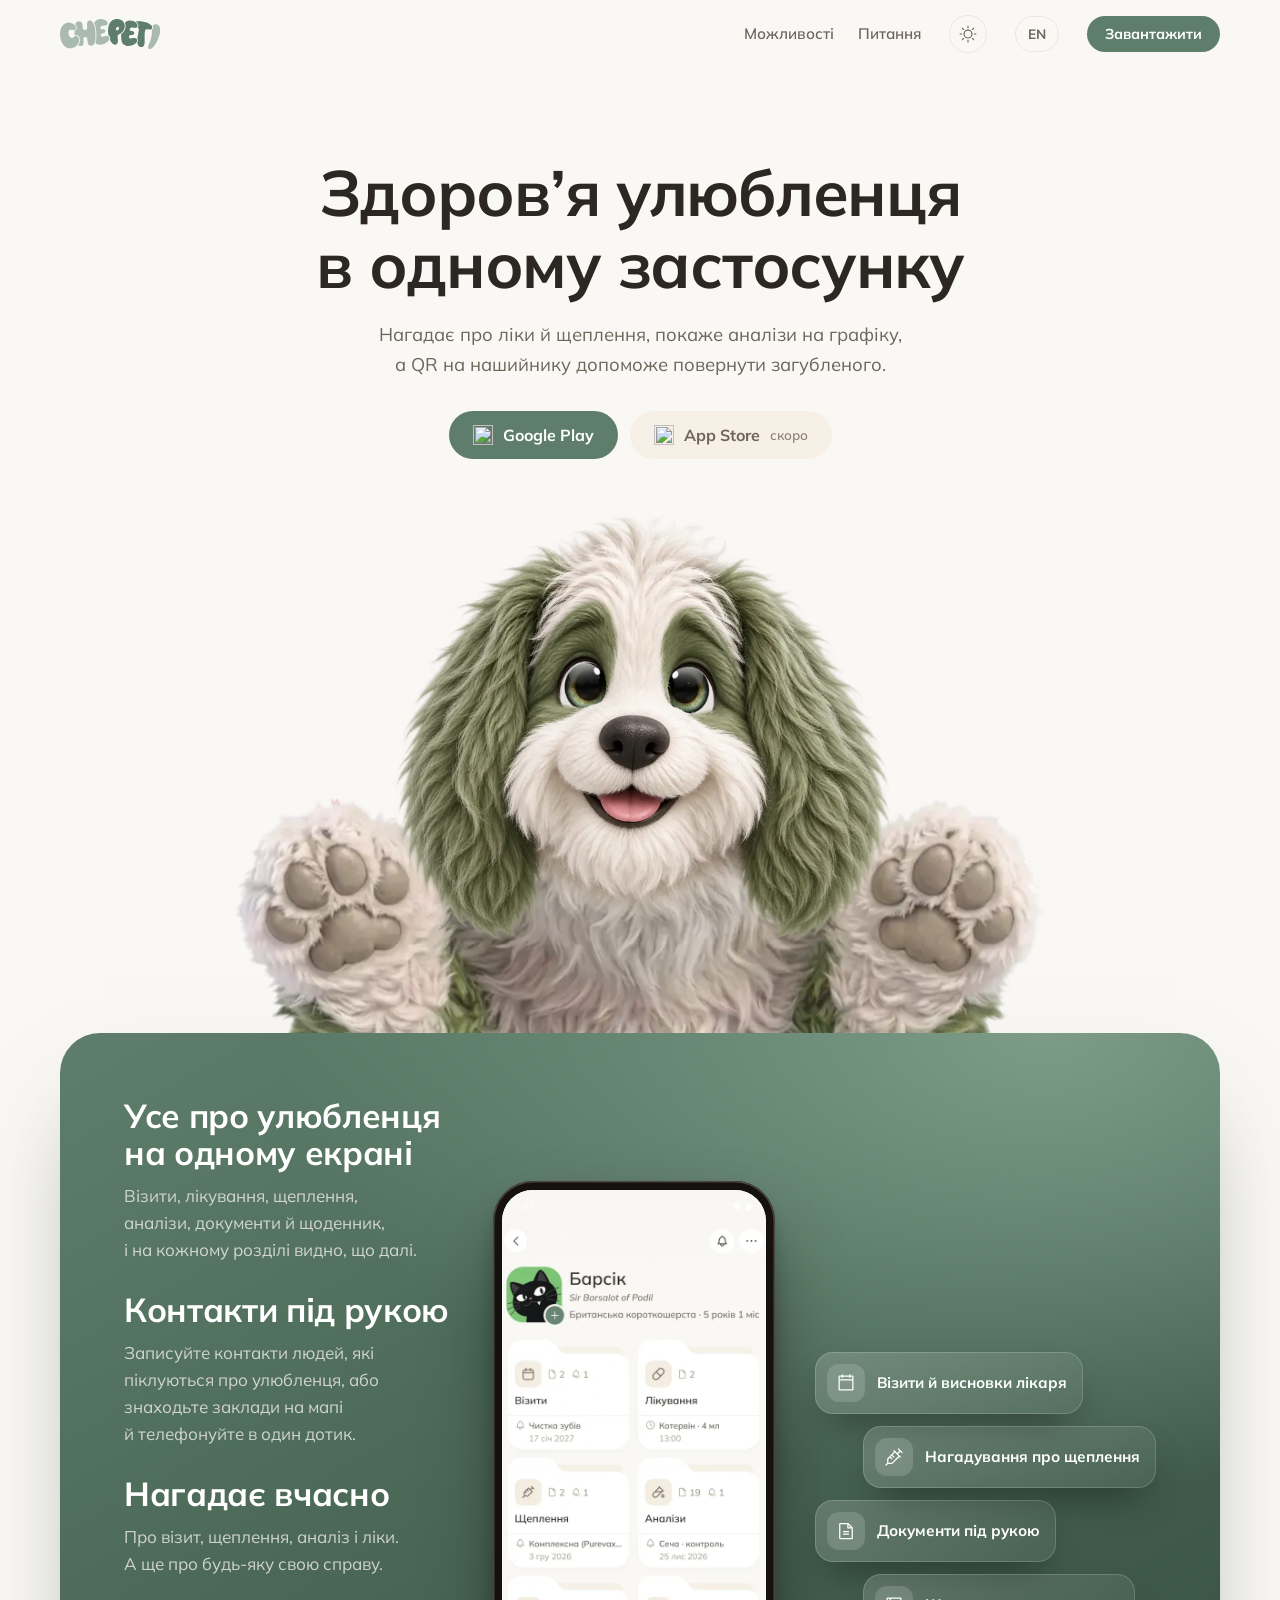
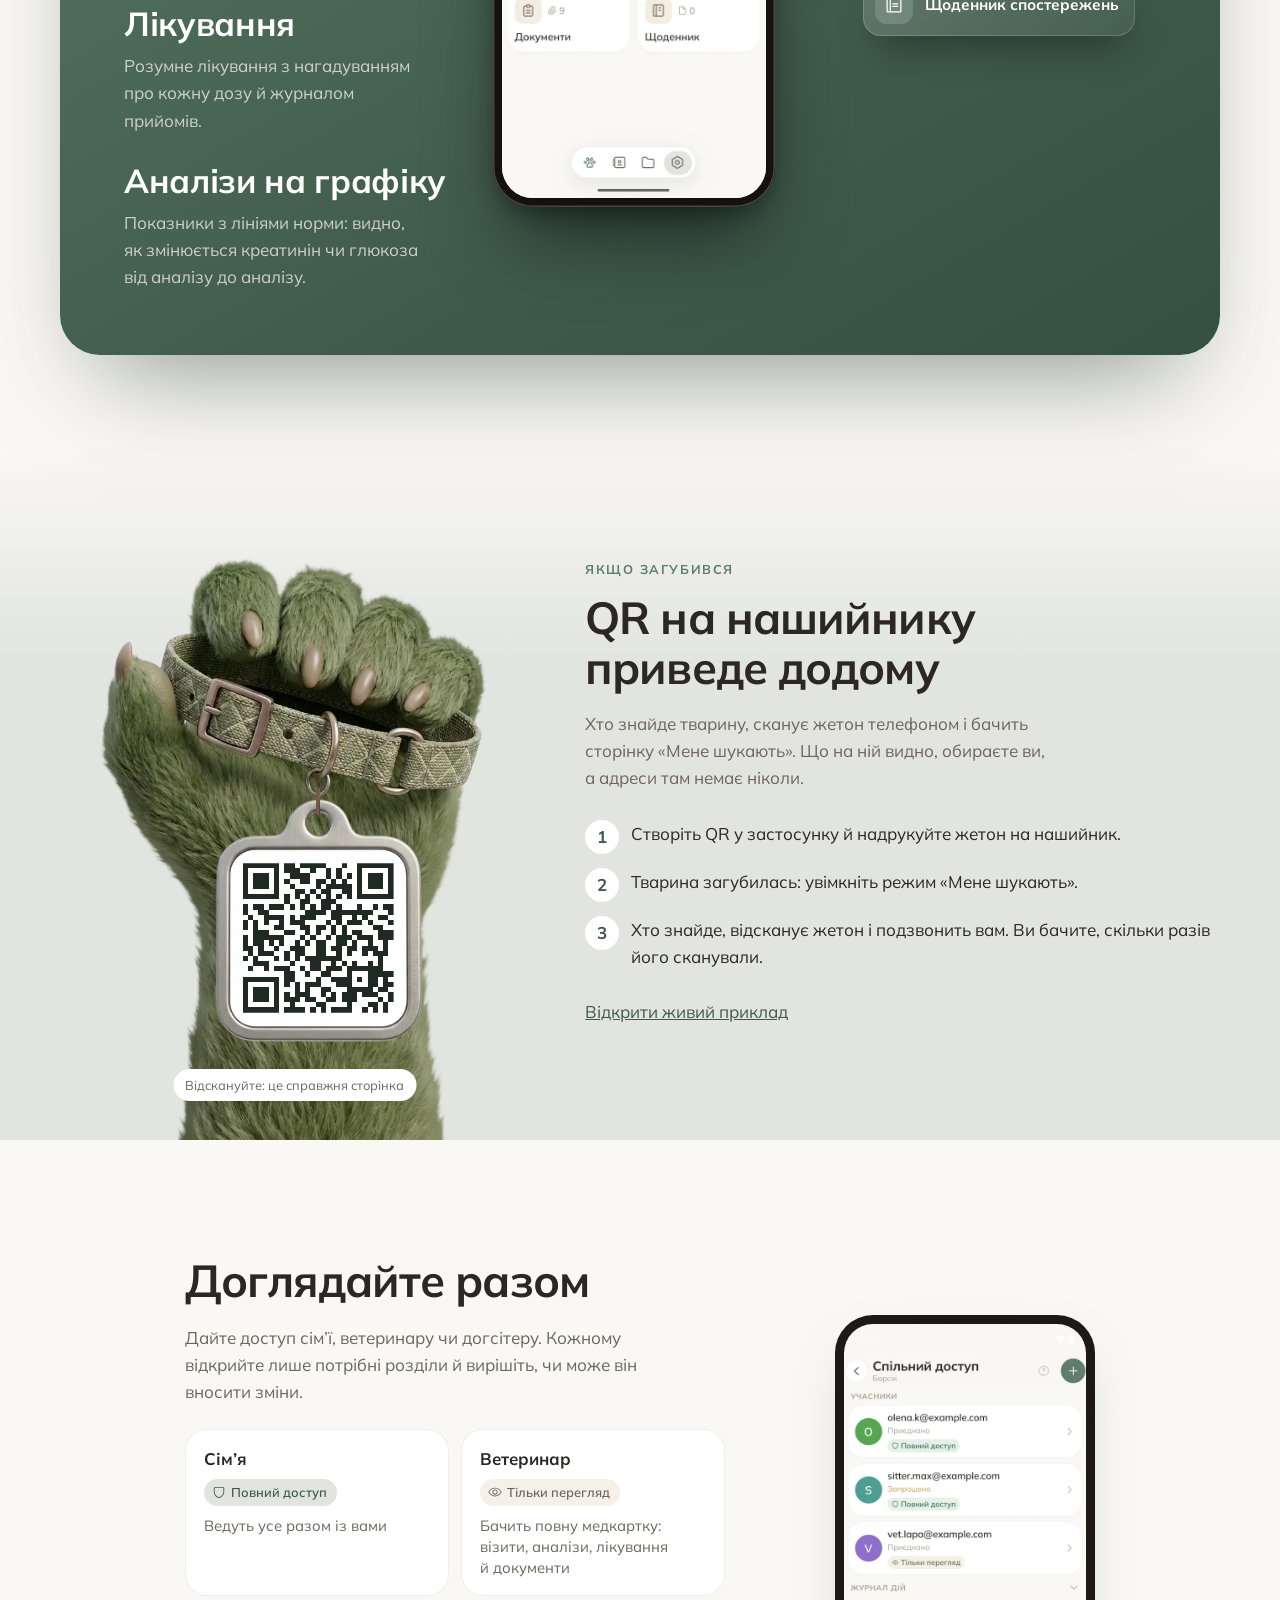
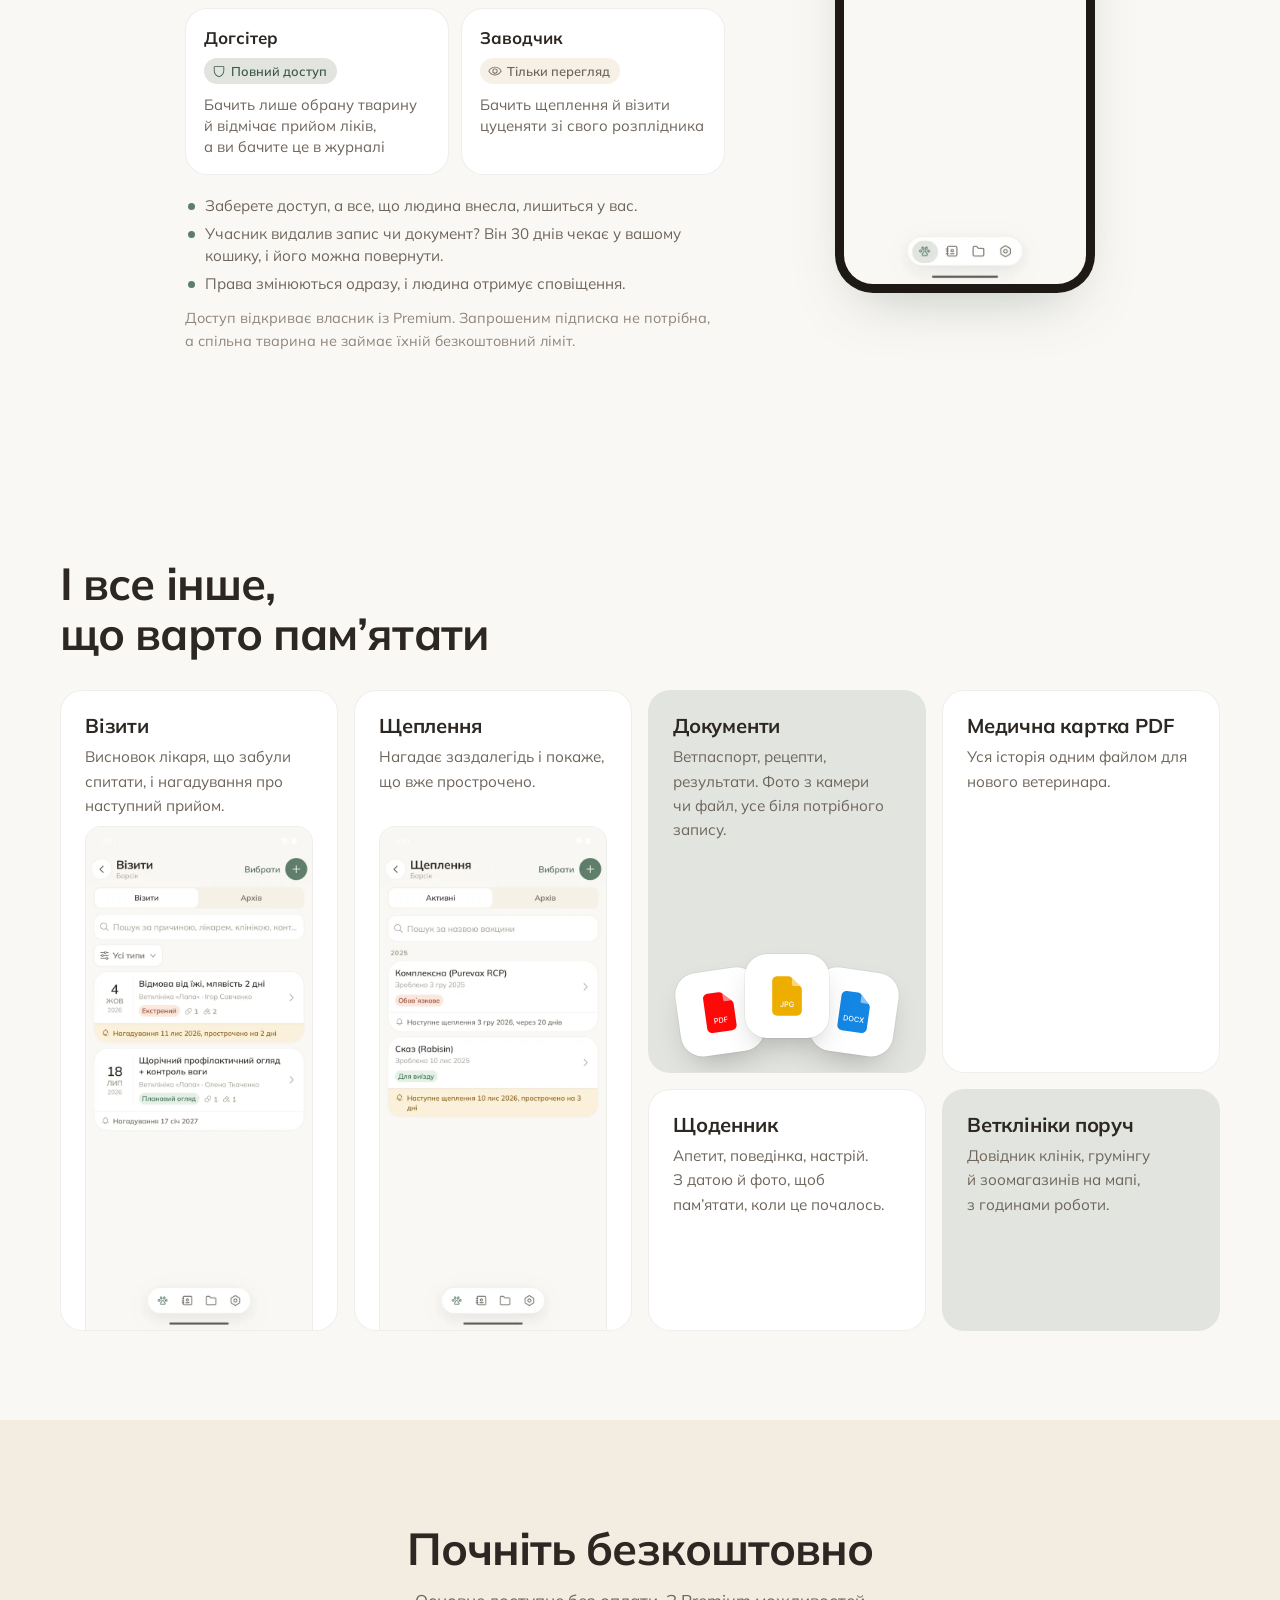
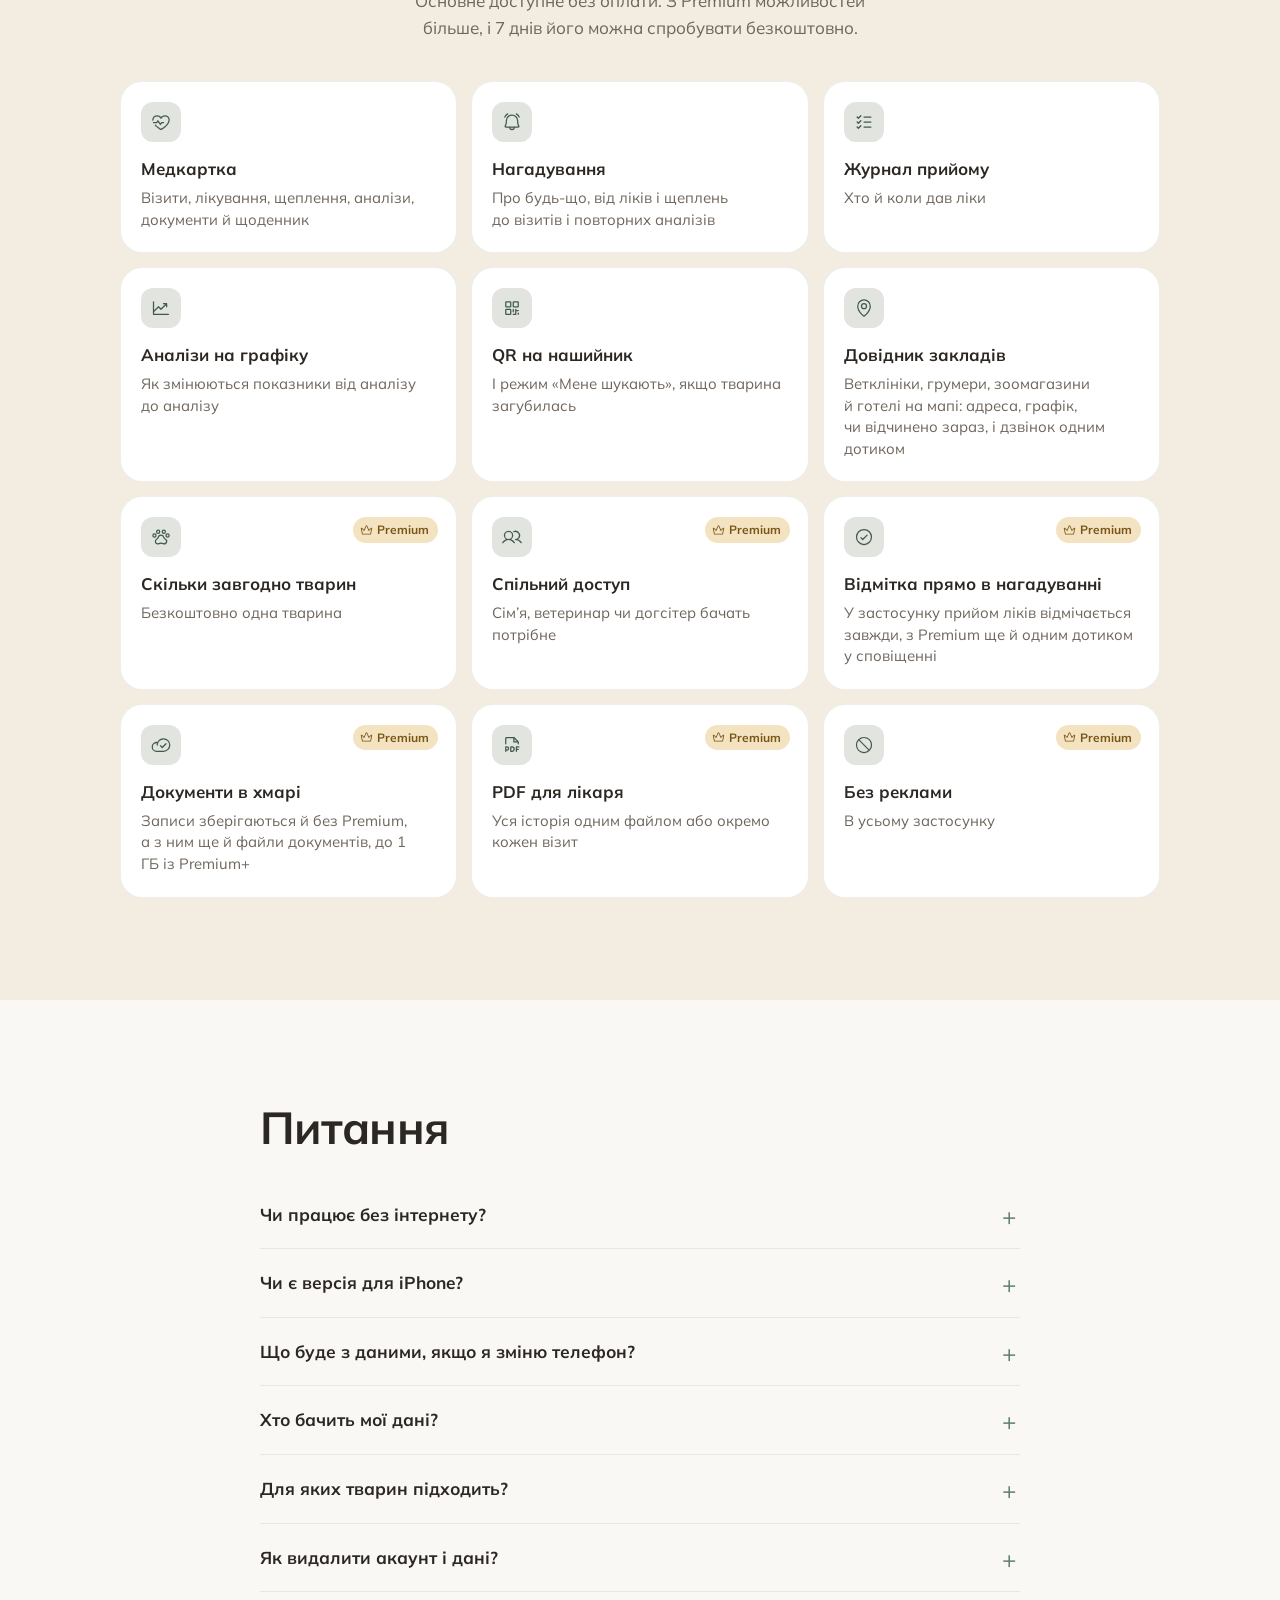
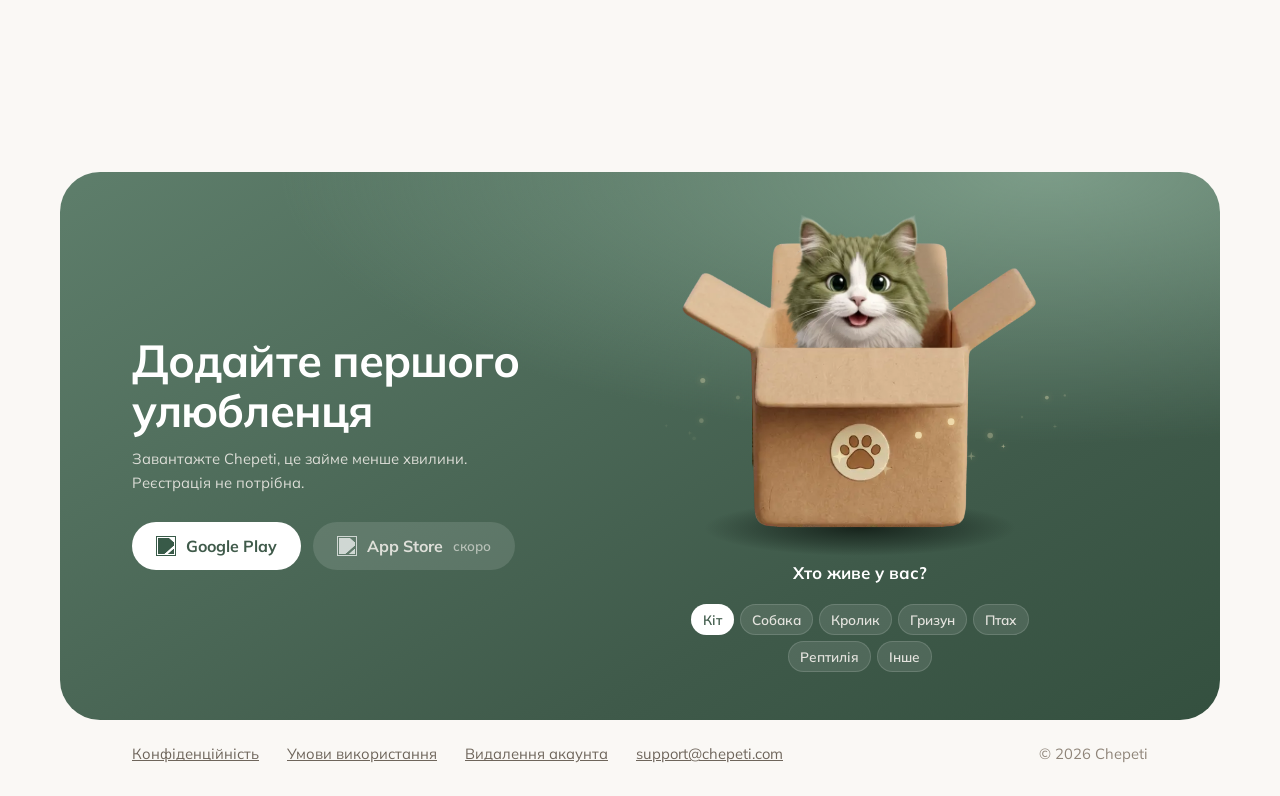
==== index.html @ 8994b9f1 "Лендінг: коробка — тінь на підлозі, рухається в такт хитанню Co-Authored-By: Claude Opus 5.5 <norepl" ====
<!DOCTYPE html>
<html lang="uk">
<head>
<meta charset="utf-8">
<meta name="viewport" content="width=device-width, initial-scale=1">
<title>Chepeti: щеплення, ліки й аналізи улюбленця в одному застосунку</title>
<meta name="description" content="Нагадування про ліки й щеплення, аналізи на графіку, документи, спільний доступ для сім’ї і QR на нашийник, щоб знайти загубленого улюбленця.">
<link rel="canonical" href="https://chepeti.com/">
<link rel="alternate" hreflang="uk" href="https://chepeti.com/">
<link rel="alternate" hreflang="en" href="https://chepeti.com/en/">
<link rel="alternate" hreflang="x-default" href="https://chepeti.com/en/">
<meta name="theme-color" content="#FAF8F5" media="(prefers-color-scheme: light)">
<meta name="theme-color" content="#19120E" media="(prefers-color-scheme: dark)">
<meta property="og:type" content="website">
<meta property="og:title" content="Chepeti: щеплення, ліки й аналізи улюбленця в одному застосунку">
<meta property="og:description" content="Нагадування про ліки й щеплення, аналізи на графіку, документи, спільний доступ для сім’ї і QR на нашийник, щоб знайти загубленого улюбленця.">
<meta property="og:url" content="https://chepeti.com/">
<meta property="og:image" content="https://chepeti.com/assets/og-uk.png">
<meta property="og:image:width" content="1200">
<meta property="og:image:height" content="630">
<meta name="twitter:card" content="summary_large_image">
<meta property="og:locale" content="uk_UA">
<link rel="icon" href="/assets/favicon.png">
<link rel="preload" href="/assets/fonts/Mulish_700Bold.ttf" as="font" type="font/ttf" crossorigin>
<link rel="stylesheet" href="/assets/landing.css?v=44ab7dd6">
<script>document.documentElement.classList.add('js');try{var th=localStorage.getItem('theme');if(th)document.documentElement.dataset.theme=th}catch(e){}</script>
<script src="https://cdnjs.cloudflare.com/ajax/libs/gsap/3.12.5/gsap.min.js" defer></script>
<script src="https://cdnjs.cloudflare.com/ajax/libs/gsap/3.12.5/ScrollTrigger.min.js" defer></script>
<script type="application/ld+json">{"@context": "https://schema.org", "@type": "MobileApplication", "name": "Chepeti", "operatingSystem": "Android", "applicationCategory": "LifestyleApplication", "inLanguage": ["uk", "en"], "description": "Нагадування про ліки й щеплення, аналізи на графіку, документи, спільний доступ для сім’ї і QR на нашийник, щоб знайти загубленого улюбленця.", "url": "https://chepeti.com/", "installUrl": "https://play.google.com/store/apps/details?id=com.chepeti.app", "offers": {"@type": "Offer", "price": "0", "priceCurrency": "USD"}}</script>
<script type="application/ld+json">{"@context": "https://schema.org", "@type": "FAQPage", "mainEntity": [{"@type": "Question", "name": "Чи працює без інтернету?", "acceptedAnswer": {"@type": "Answer", "text": "Так. Дані лежать на телефоні, нагадування приходять і без мережі. Інтернет потрібен для хмарної копії, спільного доступу й сторінки QR. Записи, внесені без мережі, збережуться на телефоні й потраплять у хмару, щойно з’явиться зв’язок."}}, {"@type": "Question", "name": "Чи є версія для iPhone?", "acceptedAnswer": {"@type": "Answer", "text": "Готуємо. Зараз Chepeti є в Google Play, версія для iPhone з’явиться в App Store."}}, {"@type": "Question", "name": "Що буде з даними, якщо я зміню телефон?", "acceptedAnswer": {"@type": "Answer", "text": "Якщо ви додали й підтвердили email, увійдіть в акаунт на новому телефоні, і повернуться всі записи: візити, лікування, щеплення, аналізи, щоденник. З Premium повернуться ще й файли документів."}}, {"@type": "Question", "name": "Хто бачить мої дані?", "acceptedAnswer": {"@type": "Answer", "text": "Лише ви. Без реєстрації все лежить на телефоні, акаунт потрібен тільки для хмарної копії, QR і спільного доступу. Аналітика вмикається лише за вашою згодою, а видалити все можна одним дотиком у застосунку."}}, {"@type": "Question", "name": "Для яких тварин підходить?", "acceptedAnswer": {"@type": "Answer", "text": "Коти, собаки, кролики, гризуни, птахи, рептилії та інші."}}, {"@type": "Question", "name": "Як видалити акаунт і дані?", "acceptedAnswer": {"@type": "Answer", "text": "У застосунку: Профіль, далі «Дані і приватність». Або на сторінці видалення акаунта."}}]}</script>
</head>
<body>
<svg class="grid-bg" aria-hidden="true"></svg>
<header class="top"><div class="wrap">
  <a class="brand" href="/"><svg role="img" aria-label="Chepeti" xmlns="http://www.w3.org/2000/svg" viewBox="0 0 190.1 56.87"><defs><style>.lg-1{opacity:.5;}.lg-1,.lg-2{fill:currentColor;}</style></defs><path class="lg-1" d="M175.93,18.17c-.34.9-.87,1.61-1.55,2.14-.04.72-.07,1.66-.08,2.83l-.08,2.92c-.08,2.33-.28,4.26-.58,5.71-.71,3.45-1.69,6.97-2.91,10.46-.39,1.13-.88,2.46-1.45,3.99l-.66,1.69c-.22.62-.42,1.13-.58,1.55-.91,2.53-1.08,3.8-1.06,4.41.01,1.02.46,1.75,1.39,2.34,1.94,1.23,4.21.7,6.94-1.63,2.57-2.19,5.15-5.65,7.67-10.27,2.43-4.47,4.31-9.14,5.6-13.89,1.38-4.95,1.83-8.98,1.32-12h0c-.31-2.01-1.02-3.74-2.1-5.17-.97-1.26-2.17-2.21-3.55-2.8-1.01-.45-2.03-.68-3.04-.68-.29,0-.59.02-.88.06-1.3.17-2.34.66-3.18,1.5-.52.53-.97,1.23-1.35,2.05.7,1.58.77,3.19.14,4.79Z"/><path class="lg-2" d="M174.58,14.4c-.09-.24-.17-.48-.3-.73-.04-.08-.11-.17-.16-.25-.7-1.21-1.86-2.4-3.52-3.53-3.66-2.49-8.64-4.25-14.82-5.22-2.27-.36-4.38-.53-6.31-.53-2.15,0-4.07.23-5.79.66,1.77,1.27,3.12,2.72,4.01,4.34,1.3,2.36,1.35,4.55.14,6.51-.23.38-.52.7-.82,1,1.41.53,2.3,1.33,2.58,2.42.09.35.24.98-1.5,9.38-.55,2.74-.98,5.12-1.25,7.08-.08.54-.15,1.06-.22,1.58.97,1.27,1.31,2.95.99,5.03-.17,1.06-.58,2.08-1.21,3.07.3,1.96.98,3.68,2.07,5.11,1.58,2.08,3.57,3.06,5.98,2.98,1.54-.06,2.74-.59,3.68-1.65,1.83-2.05,2.63-6.05,2.36-11.9-.24-4.96-.21-9.25.08-12.75.44-5.27,1.3-6.48,2.01-6.94.68-.44,1.71-.61,3.16-.52l3.59.36c1.37.12,2.44.03,3.21-.27.14-.05.26-.12.39-.19.3-.15.57-.33.8-.56.34-.34.6-.76.79-1.27.43-1.09.43-2.14.06-3.2Z"/><path class="lg-2" d="M133.84,16.86c.82-.45,1.93-.64,3.41-.61.46,0,1.08.04,1.85.11l.72.07h0l1.14.11c.96.08,1.77.08,2.44.01h0c.33-.03.64-.07.89-.14.3-.08.57-.18.83-.31.61-.3,1.09-.72,1.45-1.3.9-1.46.85-3.06-.17-4.9-.95-1.71-2.51-3.21-4.61-4.5-.19-.11-.35-.24-.54-.35-.1-.06-.21-.1-.31-.15h0c-.29-.15-.58-.28-.86-.42h0c-2.18-1.03-4.45-1.62-6.78-1.7-.13,0-.27,0-.4,0-2.91,0-5.56.83-7.87,2.47-.71.51-1.39,1.16-2.05,1.93.7,1.57,1.13,3.29,1.26,5.15.26,3.6-.59,7.07-2.54,10.29-1.44,2.38-3.35,4.34-5.66,5.87-.3,4.03-.18,7.76.39,11.09.7,4.03,1.95,6.9,3.73,8.52,1.74,1.6,4.07,2.59,6.95,2.95,2.66.33,5.49.09,8.4-.71,2.83-.76,5.26-1.92,7.22-3.45.87-.69,1.55-1.42,2.1-2.16.27-.37.49-.74.68-1.12.29-.58.51-1.16.61-1.75.22-1.39.07-2.51-.42-3.4-.18-.32-.4-.6-.67-.86-.24-.23-.5-.44-.81-.62-1.85-1.09-4.73-1.22-8.56-.38-1.42.32-2.6.21-3.53-.34-.85-.47-1.38-1.24-1.5-2.24-.1-.93.14-1.76.72-2.47.66-.75,1.57-1.11,2.58-1.06,2.27.13,4.02-.2,5.2-1.01,1.01-.7,1.56-1.68,1.67-3.01.1-1.17-.3-2.09-1.22-2.81-1-.8-2.28-1.1-3.92-.93-2.6.27-3.31-1.31-3.5-2.28-.11-.71-.03-1.38.24-2.03.32-.7.79-1.22,1.41-1.56Z"/><path class="lg-2" d="M122.73,12.45c-.1-1.38-.38-2.67-.83-3.87-.11-.28-.22-.56-.34-.83-.12-.26-.24-.51-.38-.76-.56-1.03-1.26-1.98-2.12-2.83-2.44-2.41-5.77-3.77-9.89-4.04-.42-.02-.83-.04-1.24-.04-3.81,0-7.07,1.08-9.71,3.21-2.65,2.1-4.61,5.19-5.84,9.19-1.14,3.69-1.58,7.85-1.29,12.36.14,2.1.43,4.15.86,6.13,2.11,1.01,3.18,2.95,3.15,5.8,0,.79-.15,1.58-.41,2.37,1.26,2.74,2.66,4.97,4.18,6.6,1.6,1.7,3.25,2.68,4.9,2.91,1.46.21,2.7-.15,3.8-1.12,1.09-.98,1.8-2.38,2.1-4.14.21-1.27.23-2.76.07-4.42-.05-.49-.13-1.17-.24-2.06l-.15-.97c-.06-.4-.09-.73-.1-1.01-.15-1.44-.08-2.6.22-3.48.45-1.17,1.34-2.03,2.67-2.6.87-.37,1.7-.8,2.48-1.27.28-.17.53-.38.8-.57.28-.19.55-.39.81-.59,1.67-1.29,3.1-2.82,4.21-4.65,1.77-2.93,2.55-6.08,2.31-9.35ZM111.32,19.64c-.45.82-1.06,1.42-1.81,1.76-.38.18-.76.27-1.13.27-.4,0-.78-.1-1.14-.31-.48-.29-1.07-.87-1.17-2.01-.1-.83.08-1.67.53-2.47.45-.83,1.05-1.42,1.77-1.76,1.04-.48,1.83-.24,2.3.04.48.28,1.09.86,1.19,2.01.1.83-.08,1.67-.53,2.48Z"/><path class="lg-1" d="M93.56,36.44c-.04-1.29-.38-2.29-.99-3.03-.28-.33-.61-.61-1.01-.84-.18-.11-.34-.24-.55-.32-.11-.04-.23-.07-.34-.11-1.97-.63-4.71-.29-8.17,1.05-1.35.54-2.55.61-3.54.21-.91-.33-1.54-1.02-1.81-1.98-.24-.9-.12-1.76.36-2.56.55-.85,1.35-1.33,2.4-1.45,2.26-.22,3.94-.82,4.99-1.8.89-.84,1.29-1.9,1.22-3.24-.07-1.17-.6-2.02-1.62-2.59-1.11-.63-2.42-.73-4.01-.32-2.53.67-3.46-.79-3.79-1.71-.21-.69-.23-1.36-.05-2.04.21-.74.6-1.33,1.17-1.76.74-.58,1.82-.95,3.29-1.13.45-.07,1.07-.13,1.85-.18l1.86-.1c1.43-.11,2.53-.33,3.27-.64.98-.42,1.64-1.05,2.02-1.94.68-1.58.39-3.16-.89-4.82-1.29-1.68-3.24-3.02-5.8-4-2.03-.75-4.1-1.13-6.15-1.13-.68,0-1.36.04-2.04.12-3.04.4-5.67,1.65-7.81,3.72-1.02,1-1.92,2.33-2.69,3.97,2.22,4.33,3.52,9.91,3.88,16.59.46,8.68.27,15.05-.58,18.93-.18.83-.41,1.58-.66,2.3.48.53.98.98,1.51,1.33,1.95,1.31,4.39,1.94,7.3,1.84,2.68-.09,5.44-.76,8.2-2,2.69-1.19,4.92-2.72,6.64-4.53.96-1.04,1.63-2.07,2.06-3.1.15-.35.29-.69.37-1.03.11-.46.17-.91.18-1.36,0-.12-.03-.22-.03-.33Z"/><path class="lg-2" d="M91.46,10.58c.08-.19.14-.37.2-.56-.09.22-.18.44-.26.67.02-.04.04-.07.06-.11Z"/><path class="lg-1" d="M67.08,24.49c-.32-5.87-1.38-10.82-3.15-14.77-.15-.33-.3-.64-.45-.96-.05-.11-.1-.22-.15-.32-.1-.19-.21-.36-.31-.54-2.09-3.76-4.46-5.42-7.18-5.04-2.02.31-3.33,1.34-4.01,3.16-.74,1.9-.85,4.82-.35,8.7.24,1.98-.07,3.55-.94,4.67-.78,1.02-1.85,1.54-3.18,1.55h-.04c-1.35,0-2.44-.52-3.22-1.53-.75-1-1.11-2.34-1.07-3.98.08-3.94-.54-6.86-1.83-8.67-1.13-1.56-2.83-2.39-5.18-2.55-.17-.01-.34-.02-.51-.02-1.63,0-3.04.57-4.31,1.75-1.12,1.05-1.93,2.46-2.46,4.16.06.06.13.11.19.18,1.22,1.26,2.06,2.67,2.51,4.19.43,1.42.48,2.8.13,4.1-.37,1.3-1.07,2.3-2.07,2.98-.64.44-1.36.67-2.13.74.02,1.36.08,2.76.18,4.21.11,1.52.28,3.02.47,4.51.15-.07.29-.15.44-.21,1.21-.48,2.41-.58,3.57-.3,2.62.63,4.41,2.89,5.31,6.71.98,4.08.23,7.99-2.23,11.6-.16.23-.34.45-.5.67.22.19.44.37.67.53,1.54,1.11,3.13,1.45,4.87,1.05,3.86-.94,5.32-4.04,4.46-9.46-.5-3.11-.29-5.22.63-6.44.52-.69,1.24-1.08,2.14-1.16,1.24-.11,2.32.31,3.11,1.23.94,1.14,1.44,2.9,1.53,5.4.14,3.66.93,6.41,2.37,8.17,1.29,1.58,2.93,2.25,5.06,2.06,2.87-.26,4.91-1.89,6.19-4.93.12-.27.22-.56.33-.85.1-.3.2-.61.29-.93.11-.38.22-.75.31-1.17.82-3.74,1-9.96.55-18.5Z"/><path class="lg-1" d="M35.85,37.59h0c-.77-3.26-2.14-5.08-4.19-5.58-.88-.21-1.75-.13-2.68.24-.25.1-.49.22-.73.35-.24.13-.47.28-.7.44-.23.17-.46.35-.67.55-.18.16-.35.33-.52.51-.99,1.06-2.14,1.62-3.4,1.68-1.16.07-2.32-.32-3.42-1.15-1.06-.83-1.91-1.97-2.54-3.38-.67-1.54-1.01-3.26-1.01-5.14-.01-3.67,1.86-5.05,3.44-5.56,1.53-.49,3.65-.45,6.45.11.07.01.12.02.19.03.2.04.38.05.56.07.26.02.52.01.76-.02.46-.07.88-.23,1.27-.49.71-.48,1.19-1.17,1.46-2.12.27-.99.23-2.08-.12-3.21-.32-1.09-.9-2.1-1.69-3.04-.14-.17-.28-.34-.44-.51-.06-.07-.13-.12-.2-.19-.21-.21-.42-.41-.64-.61-2.16-1.91-4.71-3.1-7.6-3.54-.85-.14-1.7-.2-2.55-.2-2.15,0-4.27.44-6.32,1.3-3.65,1.53-6.46,4.56-8.38,9.01C.06,22.08-.51,27.97.46,34.66c1.1,7.56,3.88,13.24,8.25,16.88,2.02,1.72,4.32,2.87,6.82,3.42,2.5.56,5.15.5,7.87-.17,3.82-.93,6.88-2.69,9.15-5.23.17-.19.34-.38.51-.58.16-.2.32-.42.47-.63.11-.15.23-.29.33-.44,2.23-3.28,2.89-6.66,2-10.34Z"/></svg></a>
  <nav aria-label="Можливості"><a href="#features">Можливості</a><a href="#faq">Питання</a></nav>
  <button class="theme" type="button" aria-label="Світла чи темна тема" title="Світла чи темна тема"><i class="sun"></i><i class="moon"></i></button>
  <a class="lang" href="/en/" hreflang="en">EN</a>
  <details class="dl"><summary class="btn btn-primary btn-sm">Завантажити</summary><div class="dl-menu"><a class="btn btn-primary" href="https://play.google.com/store/apps/details?id=com.chepeti.app" rel="noopener"><img class="mono" src="https://cdn.simpleicons.org/googleplay/ffffff" alt="" width="20" height="20">Google Play</a><span class="btn btn-soon" aria-disabled="true"><img src="https://cdn.simpleicons.org/apple/8F8579" alt="" width="20" height="20">App Store <small>скоро</small></span></div></details>
</div></header>

<main>
<section class="tour" id="features"><div class="tour-stage">
  <div class="tour-intro"><div class="wrap">
    <h1>Здоров’я улюбленця в одному застосунку</h1>
    <p class="lead">Нагадає про ліки й щеплення, покаже аналізи на графіку, а QR на нашийнику допоможе повернути загубленого.</p>
    <div class="cta-row"><a class="btn btn-primary" href="https://play.google.com/store/apps/details?id=com.chepeti.app" rel="noopener"><img class="mono" src="https://cdn.simpleicons.org/googleplay/ffffff" alt="" width="20" height="20">Google Play</a><span class="btn btn-soon" aria-disabled="true"><img src="https://cdn.simpleicons.org/apple/8F8579" alt="" width="20" height="20">App Store <small>скоро</small></span></div>
    <div class="dog" aria-hidden="true">
      <img class="body" src="/assets/dog/body.webp" alt="" width="1200" height="1200">
      <img class="eye eye-l" src="/assets/dog/eye-l.webp" alt="" width="226" height="226">
      <img class="eye eye-r" src="/assets/dog/eye-r.webp" alt="" width="226" height="226">
      <img class="head" src="/assets/dog/head.webp" alt="" width="1000" height="1000" fetchpriority="high">
    </div>
  </div></div>
  <div class="tour-card" data-an="{&quot;dec&quot;: &quot;,&quot;, &quot;prev&quot;: &quot;попередній&quot;, &quot;norm&quot;: &quot;Норма&quot;, &quot;dates&quot;: [&quot;09.12&quot;, &quot;02.01&quot;, &quot;26.01&quot;, &quot;19.02&quot;, &quot;15.03&quot;, &quot;08.04&quot;, &quot;02.05&quot;, &quot;26.05&quot;, &quot;19.06&quot;, &quot;13.07&quot;, &quot;06.08&quot;, &quot;30.08&quot;, &quot;23.09&quot;, &quot;17.10&quot;, &quot;10.11&quot;], &quot;metrics&quot;: [{&quot;name&quot;: &quot;Креатинін&quot;, &quot;unit&quot;: &quot;мкмоль/л&quot;, &quot;v&quot;: [118, 124, 121, 135, 142, 150, 168, 181, 176, 205, 219, 196, 184, 172, 165], &quot;ref&quot;: [71, 212]}, {&quot;name&quot;: &quot;Глюкоза&quot;, &quot;unit&quot;: &quot;ммоль/л&quot;, &quot;v&quot;: [5.1, 5.6, 4.8, 6.2, 5.9, 7.4, 9.1, 8.6, 6.8, 6.1, 5.7, 5.4, 6.0, 5.8, 5.5], &quot;ref&quot;: [3.9, 8.3]}, {&quot;name&quot;: &quot;АЛТ&quot;, &quot;unit&quot;: &quot;Од/л&quot;, &quot;v&quot;: [45, 52, 48, 61, 58, 74, 96, 138, 112, 88, 70, 64, 59, 55, 51], &quot;ref&quot;: [12, 130]}], &quot;rows&quot;: [{&quot;title&quot;: &quot;Біохімія&quot;, &quot;date&quot;: &quot;10 лис 2026&quot;, &quot;series&quot;: 14}, {&quot;title&quot;: &quot;Біохімія&quot;, &quot;date&quot;: &quot;17 жов 2026&quot;, &quot;series&quot;: 13}, {&quot;title&quot;: &quot;Сеча&quot;, &quot;date&quot;: &quot;9 жов 2026&quot;, &quot;vals&quot;: [[&quot;pH&quot;, &quot;6,8&quot;], [&quot;Питома вага&quot;, &quot;1.035&quot;]]}, {&quot;title&quot;: &quot;Кров (загальний аналіз)&quot;, &quot;date&quot;: &quot;4 жов 2026&quot;, &quot;vals&quot;: [[&quot;Лейкоцити&quot;, &quot;14,2×10⁹/л&quot;]]}]}"><div class="tour-steps" aria-hidden="true"><span></span><span></span><span></span><span></span><span></span></div><div class="tour-grid">
    <div class="tour-texts"><div><h3>Усе про улюбленця на одному екрані</h3><p>Візити, лікування, щеплення, аналізи, документи й щоденник, і на кожному розділі видно, що далі.</p></div><div><h3>Контакти під рукою</h3><p>Записуйте контакти людей, які піклуються про улюбленця, або знаходьте заклади на мапі й телефонуйте в один дотик.</p></div><div><h3>Нагадає вчасно</h3><p>Про візит, щеплення, аналіз і ліки. А ще про будь-яку свою справу.</p></div><div><h3>Лікування</h3><p>Розумне лікування з нагадуванням про кожну дозу й журналом прийомів.</p></div><div><h3>Аналізи на графіку</h3><p>Показники з лініями норми: видно, як змінюється креатинін чи глюкоза від аналізу до аналізу.</p></div></div>
    <div class="tour-tilt"><div class="tour-phone"><div class="screens"><img src="/assets/screens/uk-03-pet.webp" alt="Усе про улюбленця на одному екрані" width="600" height="1333" fetchpriority="high"><img src="/assets/screens/uk-13-places.webp" alt="Контакти під рукою" width="600" height="1333" loading="lazy"><img src="/assets/screens/uk-18-reminders.webp" alt="Нагадає вчасно" width="600" height="1333" loading="lazy"><img src="/assets/screens/uk-05-med.webp" alt="Лікування" width="600" height="1333" loading="lazy"><img src="/assets/screens/uk-07-analyses.webp" alt="Аналізи на графіку" width="600" height="1333" loading="lazy"><button type="button" class="an-spot" style="top:32.3%;height:10%" aria-label="Наведіть на аналіз 1"></button><button type="button" class="an-spot" style="top:43.8%;height:10%" aria-label="Наведіть на аналіз 2"></button><button type="button" class="an-spot" style="top:55.3%;height:13.3%" aria-label="Наведіть на аналіз 3"></button><button type="button" class="an-spot" style="top:70.3%;height:15.8%" aria-label="Наведіть на аналіз 4"></button></div></div></div>
    <div class="tour-badges"><div class="badge-set"><div class="badge" style="--m:0"><i style="--ic:url(/assets/icons/calendar-blank.svg)"></i><b>Візити й висновки лікаря</b></div><div class="badge" style="--m:1"><i style="--ic:url(/assets/icons/syringe.svg)"></i><b>Нагадування про щеплення</b></div><div class="badge" style="--m:2"><i style="--ic:url(/assets/icons/file-text.svg)"></i><b>Документи під рукою</b></div><div class="badge" style="--m:3"><i style="--ic:url(/assets/icons/notebook.svg)"></i><b>Щоденник спостережень</b></div></div><div class="badge-set"><div class="badge" style="--m:0"><i style="--ic:url(/assets/icons/first-aid.svg)"></i><b>Ветклініки</b></div><div class="badge" style="--m:1"><i style="--ic:url(/assets/icons/scissors.svg)"></i><b>Грумери</b></div><div class="badge" style="--m:2"><i style="--ic:url(/assets/icons/storefront.svg)"></i><b>Зоомагазини</b></div><div class="badge" style="--m:3"><i style="--ic:url(/assets/icons/bed.svg)"></i><b>Готелі</b></div><div class="badge" style="--m:4"><i style="--ic:url(/assets/icons/dog.svg)"></i><b>Дресирувальники</b></div></div><div class="badge-set"><div class="badge" style="--m:0"><i style="--ic:url(/assets/icons/bell-ringing.svg)"></i><b>Зателефонувати в клініку</b></div><div class="badge" style="--m:1"><i style="--ic:url(/assets/icons/bell-ringing.svg)"></i><b>Здати аналіз сечі</b></div><div class="badge" style="--m:2"><i style="--ic:url(/assets/icons/bell-ringing.svg)"></i><b>Час щеплення: міксоматоз</b></div></div><div class="badge-set"><div class="badge" style="--m:0"><i style="--ic:url(/assets/icons/check-circle.svg)"></i><b>Зафіксувати прийом</b></div><div class="badge" style="--m:1"><i style="--ic:url(/assets/icons/calendar-check.svg)"></i><b>Щоденні прийоми</b></div><div class="badge" style="--m:2"><i style="--ic:url(/assets/icons/arrows-clockwise.svg)"></i><b>Інтервальні прийоми</b></div><div class="badge" style="--m:3"><i style="--ic:url(/assets/icons/hand-pointing.svg)"></i><b>Прийоми за потребою</b></div><div class="badge" style="--m:4"><i style="--ic:url(/assets/icons/camera.svg)"></i><b>Фото препаратів</b></div><div class="badge" style="--m:5"><i style="--ic:url(/assets/icons/list-checks.svg)"></i><b>Журнал: хто й коли дав</b></div></div><div class="badge-set an-set"><div class="an-tip" aria-live="polite"></div></div></div>
  </div></div>
</div></section>

<section class="lost" id="lost"><div class="wrap">
  <div class="lost-visual reveal">
    <div class="paw">
      <img class="paw-arm" src="/assets/paw/paw.webp" alt="" width="670" height="904" loading="lazy">
      <span class="paw-tag"><img src="/assets/paw/badge.webp" alt="" width="670" height="904" loading="lazy"><a class="paw-qr" href="https://p.chepeti.com/7pMdRuCH4Ah" rel="noopener"><img src="/assets/paw/qr.svg" alt="QR-код живого прикладу" width="29" height="29" loading="lazy"></a></span>
      <img class="paw-ring" src="/assets/paw/ring.webp" alt="" width="670" height="904" loading="lazy">
      <span class="paw-cap">Відскануйте: це справжня сторінка</span>
    </div>
  </div>
  <div class="reveal" style="--i:1">
    <p class="eyebrow">Якщо загубився</p>
    <h2 style="margin-top:12px">QR на нашийнику приведе додому</h2>
    <p class="sub">Хто знайде тварину, сканує жетон телефоном і бачить сторінку «Мене шукають». Що на ній видно, обираєте ви, а адреси там немає ніколи.</p>
    <ol class="steps"><li>Створіть QR у застосунку й надрукуйте жетон на нашийник.</li><li>Тварина загубилась: увімкніть режим «Мене шукають».</li><li>Хто знайде, відсканує жетон і подзвонить вам. Ви бачите, скільки разів його сканували.</li></ol>
    <a href="https://p.chepeti.com/7pMdRuCH4Ah" rel="noopener">Відкрити живий приклад</a>
  </div>
</div></section>

<section class="family"><div class="wrap">
  <div class="fam-visual reveal"><div class="phone"><img src="/assets/screens/uk-19-sharing.webp" alt="Екран «Спільний доступ»: троє учасників з різними правами" width="600" height="1333" loading="lazy" style="object-position:top"></div></div>
  <div class="reveal" style="--i:1">
    <h2>Доглядайте разом</h2>
    <p class="sub">Дайте доступ сім’ї, ветеринару чи догсітеру. Кожному відкрийте лише потрібні розділи й вирішіть, чи може він вносити зміни.</p>
    <ul class="roles"><li><b>Сім’я</b><span class="lv0"><i style="--ic:url(/assets/icons/shield.svg)"></i>Повний доступ</span><p>Ведуть усе разом із вами</p></li><li><b>Ветеринар</b><span class="lv1"><i style="--ic:url(/assets/icons/eye.svg)"></i>Тільки перегляд</span><p>Бачить повну медкартку: візити, аналізи, лікування й документи</p></li><li><b>Догсітер</b><span class="lv0"><i style="--ic:url(/assets/icons/shield.svg)"></i>Повний доступ</span><p>Бачить лише обрану тварину й відмічає прийом ліків, а ви бачите це в журналі</p></li><li><b>Заводчик</b><span class="lv1"><i style="--ic:url(/assets/icons/eye.svg)"></i>Тільки перегляд</span><p>Бачить щеплення й візити цуценяти зі свого розплідника</p></li></ul>
    <ul class="fam-facts"><li>Заберете доступ, а все, що людина внесла, лишиться у вас.</li><li>Учасник видалив запис чи документ? Він 30 днів чекає у вашому кошику, і його можна повернути.</li><li>Права змінюються одразу, і людина отримує сповіщення.</li></ul>
    <p class="fam-prem">Доступ відкриває власник із Premium. Запрошеним підписка не потрібна, а спільна тварина не займає їхній безкоштовний ліміт.</p>
  </div>
</div></section>

<section class="more"><div class="wrap">
  <h2 class="reveal">І все інше, що варто пам’ятати</h2>
  <div class="bento">
    <div class="cell shot reveal"><h3>Візити</h3><p>Висновок лікаря, що забули спитати, і нагадування про наступний прийом.</p><img src="/assets/screens/uk-10-visits.webp" alt="Список візитів до ветеринара" width="600" height="1333" loading="lazy"></div>
    <div class="cell shot reveal" style="--i:1"><h3>Щеплення</h3><p>Нагадає заздалегідь і покаже, що вже прострочено.</p><img src="/assets/screens/uk-09-vaccines.webp" alt="Список щеплень з нагадуваннями" width="600" height="1333" loading="lazy"></div>
    <div class="cell tint docs reveal" style="--i:2"><h3>Документи</h3><p>Ветпаспорт, рецепти, результати. Фото з камери чи файл, усе біля потрібного запису.</p><div class="formats" aria-hidden="true"><span><img src="/assets/file-pdf.svg" alt="" width="56" height="56"></span><span><img src="/assets/file-jpg.svg" alt="" width="56" height="56"></span><span><img src="/assets/file-docx.svg" alt="" width="56" height="56"></span></div></div>
    <div class="cell reveal" style="--i:3"><h3>Медична картка PDF</h3><p>Уся історія одним файлом для нового ветеринара.</p></div>
    <div class="cell reveal" style="--i:2"><h3>Щоденник</h3><p>Апетит, поведінка, настрій. З датою й фото, щоб пам’ятати, коли це почалось.</p></div>
    <div class="cell tint reveal" style="--i:3"><h3>Ветклініки поруч</h3><p>Довідник клінік, грумінгу й зоомагазинів на мапі, з годинами роботи.</p></div>
  </div>
</div></section>

<section class="plans" id="plans"><div class="wrap">
  <h2 class="reveal">Почніть безкоштовно</h2>
  <p class="sub reveal">Основне доступне без оплати. З Premium можливостей більше, і 7 днів його можна спробувати безкоштовно.</p>
  <ul class="feats"><li class="reveal" style="--i:0"><i style="--ic:url(/assets/icons/heartbeat.svg)"></i><b>Медкартка</b><p>Візити, лікування, щеплення, аналізи, документи й щоденник</p></li><li class="reveal" style="--i:1"><i style="--ic:url(/assets/icons/bell-ringing.svg)"></i><b>Нагадування</b><p>Про будь-що, від ліків і щеплень до візитів і повторних аналізів</p></li><li class="reveal" style="--i:2"><i style="--ic:url(/assets/icons/list-checks.svg)"></i><b>Журнал прийому</b><p>Хто й коли дав ліки</p></li><li class="reveal" style="--i:0"><i style="--ic:url(/assets/icons/chart-line-up.svg)"></i><b>Аналізи на графіку</b><p>Як змінюються показники від аналізу до аналізу</p></li><li class="reveal" style="--i:1"><i style="--ic:url(/assets/icons/qr-code.svg)"></i><b>QR на нашийник</b><p>І режим «Мене шукають», якщо тварина загубилась</p></li><li class="reveal" style="--i:2"><i style="--ic:url(/assets/icons/map-pin.svg)"></i><b>Довідник закладів</b><p>Ветклініки, грумери, зоомагазини й готелі на мапі: адреса, графік, чи відчинено зараз, і дзвінок одним дотиком</p></li><li class="reveal pro" style="--i:0"><i style="--ic:url(/assets/icons/paw-print.svg)"></i><b>Скільки завгодно тварин</b><p>Безкоштовно одна тварина</p><span class="pro-chip"><i style="--ic:url(/assets/icons/crown-simple.svg)"></i>Premium</span></li><li class="reveal pro" style="--i:1"><i style="--ic:url(/assets/icons/users.svg)"></i><b>Спільний доступ</b><p>Сім’я, ветеринар чи догсітер бачать потрібне</p><span class="pro-chip"><i style="--ic:url(/assets/icons/crown-simple.svg)"></i>Premium</span></li><li class="reveal pro" style="--i:2"><i style="--ic:url(/assets/icons/check-circle.svg)"></i><b>Відмітка прямо в нагадуванні</b><p>У застосунку прийом ліків відмічається завжди, з Premium ще й одним дотиком у сповіщенні</p><span class="pro-chip"><i style="--ic:url(/assets/icons/crown-simple.svg)"></i>Premium</span></li><li class="reveal pro" style="--i:0"><i style="--ic:url(/assets/icons/cloud-check.svg)"></i><b>Документи в хмарі</b><p>Записи зберігаються й без Premium, а з ним ще й файли документів, до 1 ГБ із Premium+</p><span class="pro-chip"><i style="--ic:url(/assets/icons/crown-simple.svg)"></i>Premium</span></li><li class="reveal pro" style="--i:1"><i style="--ic:url(/assets/icons/file-pdf.svg)"></i><b>PDF для лікаря</b><p>Уся історія одним файлом або окремо кожен візит</p><span class="pro-chip"><i style="--ic:url(/assets/icons/crown-simple.svg)"></i>Premium</span></li><li class="reveal pro" style="--i:2"><i style="--ic:url(/assets/icons/prohibit.svg)"></i><b>Без реклами</b><p>В усьому застосунку</p><span class="pro-chip"><i style="--ic:url(/assets/icons/crown-simple.svg)"></i>Premium</span></li></ul>
</div></section>

<section class="faq" id="faq"><div class="wrap">
  <h2>Питання</h2>
  <details><summary>Чи працює без інтернету?</summary><p>Так. Дані лежать на телефоні, нагадування приходять і без мережі. Інтернет потрібен для хмарної копії, спільного доступу й сторінки QR. Записи, внесені без мережі, збережуться на телефоні й потраплять у хмару, щойно з’явиться зв’язок.</p></details><details><summary>Чи є версія для iPhone?</summary><p>Готуємо. Зараз Chepeti є в Google Play, версія для iPhone з’явиться в App Store.</p></details><details><summary>Що буде з даними, якщо я зміню телефон?</summary><p>Якщо ви додали й підтвердили email, увійдіть в акаунт на новому телефоні, і повернуться всі записи: візити, лікування, щеплення, аналізи, щоденник. З Premium повернуться ще й файли документів.</p></details><details><summary>Хто бачить мої дані?</summary><p>Лише ви. Без реєстрації все лежить на телефоні, акаунт потрібен тільки для хмарної копії, QR і спільного доступу. Аналітика вмикається лише за вашою згодою, а видалити все можна одним дотиком у застосунку.</p></details><details><summary>Для яких тварин підходить?</summary><p>Коти, собаки, кролики, гризуни, птахи, рептилії та інші.</p></details><details><summary>Як видалити акаунт і дані?</summary><p>У застосунку: Профіль, далі «Дані і приватність». Або на сторінці <a href="/delete-account.html">видалення акаунта</a>.</p></details>
</div></section>

</main>

<footer class="foot"><div class="foot-card">
  <div class="foot-cta">
    <div class="foot-text reveal"><h2>Додайте першого улюбленця</h2><p>Завантажте Chepeti, це займе менше хвилини. Реєстрація не потрібна.</p><div class="cta-row"><a class="btn btn-primary" href="https://play.google.com/store/apps/details?id=com.chepeti.app" rel="noopener"><img class="mono" src="https://cdn.simpleicons.org/googleplay/ffffff" alt="" width="20" height="20">Google Play</a><span class="btn btn-soon" aria-disabled="true"><img src="https://cdn.simpleicons.org/apple/8F8579" alt="" width="20" height="20">App Store <small>скоро</small></span></div></div>
    <div class="pb reveal" style="--i:1">
      <div class="pb-box" data-sp="cat" aria-hidden="true">
        <i class="pb-ground"></i>
        <img class="pb-back" src="/assets/box/back.webp" alt="" width="640" height="640">
        <div class="pb-cast"><img class="pb-mv" src="/assets/box/cat.webp" alt="" width="640" height="640"></div>
        <div class="pb-pit"><img class="pb-mv pb-pet" src="/assets/box/cat.webp" alt="" width="640" height="640"><i class="pb-mv pb-shade" style="--src:url(/assets/box/cat.webp)"></i></div>
        <img class="pb-front" src="/assets/box/front.webp" alt="" width="640" height="640">
      </div>
      <p class="pb-q">Хто живе у вас?</p>
      <div class="pb-kinds" role="radiogroup" aria-label="Хто живе у вас?"><button type="button" role="radio" aria-checked="true" data-sp="cat">Кіт</button><button type="button" role="radio" aria-checked="false" data-sp="dog">Собака</button><button type="button" role="radio" aria-checked="false" data-sp="rabbit">Кролик</button><button type="button" role="radio" aria-checked="false" data-sp="rodent">Гризун</button><button type="button" role="radio" aria-checked="false" data-sp="bird">Птах</button><button type="button" role="radio" aria-checked="false" data-sp="reptile">Рептилія</button><button type="button" role="radio" aria-checked="false" data-sp="other">Інше</button></div>
    </div>
  </div>
</div>
  <div class="foot-links">
    <a href="/privacy.html">Конфіденційність</a><a href="/terms.html">Умови використання</a><a href="/delete-account.html">Видалення акаунта</a>
    <a href="mailto:support@chepeti.com">support@chepeti.com</a>
    <span class="copy">© 2026 Chepeti</span>
  </div>
</footer>
<script src="/assets/landing.js?v=0fba9341" defer></script>
<script src="/assets/tour.js?v=3582ac54" defer></script>
<script src="/assets/analyses.js?v=65f1976d" defer></script>
<script src="/assets/dog.js?v=57c71c9b" defer></script>
<script src="/assets/petcard.js?v=4c0f94b0" defer></script>
</body>
</html>
---- assets/landing.css ----
/* Лендінг chepeti.com. Кольори, шрифт і скруглення — з токенів застосунку (chepeti-app/src/theme/tokens.ts, акцент sage),
   щоб сайт і застосунок виглядали одним продуктом. Радіуси: кнопки — pill, картки й рамки — 22px, телефон — 38px. */
@font-face { font-family: Mulish; src: url(fonts/Mulish_400Regular.ttf) format('truetype'); font-weight: 400; font-display: swap; }
@font-face { font-family: Mulish; src: url(fonts/Mulish_600SemiBold.ttf) format('truetype'); font-weight: 600; font-display: swap; }
@font-face { font-family: Mulish; src: url(fonts/Mulish_700Bold.ttf) format('truetype'); font-weight: 700; font-display: swap; }

:root {
  --paper: #FAF8F5; --paper2: #F3ECE1; --surface: #FFFFFF; --surface2: #F6F0E7;
  --ink: #2C2722; --ink2: #6E655B; --ink3: #8F8579;
  --line: rgba(44, 39, 34, .08);
  --accent: #5E7E6B; --accent-deep: #3F5A4A; --accent-on: #FFFFFF; --accent-tint: #E1E4DF;
  --danger: #BD4F32; --danger-tint: #FAE7DE;
  --ill-paper: #FFFFFF; --ill-cream: #F6F0E7; --ill-ink: #2C2722; --ill-tint: #E1E4DF;
  --shadow: 0 24px 60px -24px rgba(63, 90, 74, .35);
  --r: 22px; --r-phone: 38px;
  color-scheme: light;
}
@media (prefers-color-scheme: dark) {
  :root:not([data-theme="light"]) {
    --paper: #19120E; --paper2: #221913; --surface: #241B14; --surface2: #2E241B;
    --ink: #F3EBE0; --ink2: #B7AB9C; --ink3: #9A8F81;
    --line: rgba(243, 235, 224, .09);
    --accent: #82A88E; --accent-deep: #A9C7B2; --accent-on: #16221A; --accent-tint: #30332A;
    --danger: #E07A5F; --danger-tint: #3A231A;
    --ill-paper: #E2D5C4; --ill-cream: #5E4D3F; --ill-ink: #241A13; --ill-tint: rgba(48, 51, 42, .55);
    --shadow: 0 24px 60px -24px rgba(0, 0, 0, .6);
    color-scheme: dark;
  }
}
:root[data-theme="dark"] {
    --paper: #19120E; --paper2: #221913; --surface: #241B14; --surface2: #2E241B;
    --ink: #F3EBE0; --ink2: #B7AB9C; --ink3: #9A8F81;
    --line: rgba(243, 235, 224, .09);
    --accent: #82A88E; --accent-deep: #A9C7B2; --accent-on: #16221A; --accent-tint: #30332A;
    --danger: #E07A5F; --danger-tint: #3A231A;
    --ill-paper: #E2D5C4; --ill-cream: #5E4D3F; --ill-ink: #241A13; --ill-tint: rgba(48, 51, 42, .55);
    --shadow: 0 24px 60px -24px rgba(0, 0, 0, .6);
    color-scheme: dark;
}

* { box-sizing: border-box; }
html { -webkit-text-size-adjust: 100%; }
body { margin: 0; background: var(--paper); color: var(--ink); font: 400 17px/1.6 Mulish, system-ui, sans-serif; -webkit-font-smoothing: antialiased; }
img, svg { display: block; max-width: 100%; }
img { height: auto; }
a { color: var(--accent-deep); }
:focus-visible { outline: 3px solid var(--accent); outline-offset: 3px; border-radius: 8px; }
.wrap { width: min(1160px, 100% - 40px); margin-inline: auto; }
h1, h2, h3 { text-wrap: balance; margin: 0; font-weight: 700; letter-spacing: -.02em; line-height: 1.12; }
h1 { font-size: clamp(2.3rem, 4.4vw, 3.5rem); }
h2 { font-size: clamp(1.9rem, 3.6vw, 2.8rem); }
h3 { font-size: 1.25rem; letter-spacing: -.01em; }
p { margin: 0; }
.lead { text-wrap: balance; color: var(--ink2); font-size: 1.15rem; max-width: 34ch; }
.sub { color: var(--ink2); max-width: 46ch; }
.eyebrow { font-size: .8rem; font-weight: 700; letter-spacing: .12em; text-transform: uppercase; color: var(--accent); }

/* Шапка */
.top { position: sticky; top: 0; z-index: 20; background: color-mix(in srgb, var(--paper) 88%, transparent); backdrop-filter: blur(14px); -webkit-backdrop-filter: blur(14px); border-bottom: 1px solid transparent; transition: border-color .3s; }
.top.scrolled { border-bottom-color: var(--line); }
.top .wrap { display: flex; align-items: center; gap: 28px; height: 68px; }
.brand { display: flex; align-items: center; color: var(--accent); text-decoration: none; }
.brand svg { height: 30px; width: auto; display: block; }
.top nav { display: flex; gap: 24px; margin-left: auto; }
.top nav a { color: var(--ink2); text-decoration: none; font-weight: 600; font-size: .95rem; }
.top nav a:hover { color: var(--ink); }
.lang { font-weight: 700; font-size: .85rem; color: var(--ink2); text-decoration: none; border: 1px solid var(--line); border-radius: 999px; padding: 6px 12px; }

/* Кнопки */
.btn { display: inline-flex; align-items: center; gap: 10px; border-radius: 999px; padding: 14px 24px; font: 700 1rem Mulish, sans-serif; text-decoration: none; white-space: nowrap; transition: transform .2s cubic-bezier(.16,1,.3,1), background .2s; }
.btn:active { transform: scale(.98); }
.btn img { width: 20px; height: 20px; }
.btn-primary { background: var(--accent); color: var(--accent-on); }
.btn-primary:hover { background: var(--accent-deep); }
@media (prefers-color-scheme: dark) { :root:not([data-theme="light"]) .btn img.mono { filter: invert(1); } }
:root[data-theme="dark"] .btn img.mono { filter: invert(1); }
.btn-soon { background: var(--surface2); color: var(--ink2); cursor: default; }
.btn-soon small { font-weight: 600; color: var(--ink3); }
.btn-sm { padding: 9px 18px; font-size: .9rem; }
.cta-row { display: flex; flex-wrap: wrap; gap: 12px; }

/* Телефон: справжній скриншот у рамці */
.phone { position: relative; width: 100%; max-width: 300px; aspect-ratio: 1080 / 2400; border-radius: var(--r-phone); padding: 9px; background: #1E1915; box-shadow: var(--shadow); }
.phone img { width: 100%; height: 100%; object-fit: cover; border-radius: calc(var(--r-phone) - 9px); }

/* 1. Перший екран */
.hero { padding: clamp(32px, 6vw, 72px) 0 clamp(48px, 7vw, 96px); }
.hero .wrap { display: grid; grid-template-columns: 1.15fr .85fr; align-items: center; gap: 48px; }
.hero h1 { max-width: 17ch; }
.hero .lead { margin: 20px 0 32px; }
.hero-art { position: relative; justify-self: center; width: min(100%, 440px); }
.hero-art .ill { position: absolute; left: -26%; bottom: -4%; width: 62%; }
.hero-art .phone { margin-left: auto; max-width: 268px; }

/* 2. Загубився: суцільна тонована смуга */
.lost { background: var(--accent-tint); padding: clamp(56px, 8vw, 112px) 0; }
.lost .wrap { display: grid; grid-template-columns: .85fr 1.15fr; gap: 56px; align-items: center; }
.lost h2 { max-width: 16ch; }
.lost .sub { margin: 18px 0 28px; }
.steps { list-style: none; padding: 0; margin: 0 0 28px; display: grid; gap: 14px; counter-reset: s; }
.steps li { display: grid; grid-template-columns: 34px 1fr; gap: 12px; align-items: start; counter-increment: s; }
.steps li::before { content: counter(s); display: grid; place-items: center; width: 34px; height: 34px; border-radius: 999px; background: var(--surface); color: var(--accent-deep); font-weight: 700; }

/* 3. Ліки: два телефони внахльост */
.meds { padding: clamp(64px, 9vw, 128px) 0; }
.meds .wrap { display: grid; grid-template-columns: 1fr 1fr; gap: 56px; align-items: center; }
.pair { position: relative; height: clamp(440px, 52vw, 600px); }
.pair .phone { position: absolute; max-width: 250px; }
.pair .phone:first-child { left: 0; top: 0; }
.pair .phone:last-child { right: 4%; bottom: 0; }
.meds h2 { max-width: 15ch; }
.meds .sub { margin: 18px 0 24px; }
.note { color: var(--ink2); font-size: .95rem; max-width: 44ch; padding: 14px 18px; background: var(--surface2); border-radius: 16px; }
.note b { color: var(--ink); }

/* 4. Аналізи: текст зверху, кадр графіка по центру */
.tests { padding: clamp(56px, 8vw, 104px) 0; background: var(--paper2); }
.tests .wrap { display: grid; justify-items: center; text-align: center; gap: 18px; }
.tests .sub { margin-inline: auto; }
.tests .phone { max-width: 290px; margin-top: 20px; }

/* 5. Разом з сімʼєю: ілюстрація власника */
.family { padding: clamp(64px, 9vw, 120px) 0; }
.family .wrap { display: grid; grid-template-columns: .9fr 1.1fr; gap: 48px; align-items: center; }
.family .ill { width: min(100%, 460px); }
.family .sub { margin: 18px 0 0; }

/* 6. Решта: бенто з 6 клітинок (6 тем — 6 клітинок) */
.more { padding: clamp(48px, 7vw, 96px) 0; }
.more h2 { max-width: 18ch; margin-bottom: 32px; }
.bento { display: grid; grid-template-columns: repeat(4, 1fr); grid-auto-rows: minmax(150px, auto); gap: 16px; }
.cell { background: var(--surface); border: 1px solid var(--line); border-radius: var(--r); padding: 24px; display: flex; flex-direction: column; gap: 8px; overflow: hidden; }
.cell p { color: var(--ink2); font-size: .95rem; }
.cell.shot { grid-row: span 2; padding-bottom: 0; }
.cell.shot img { margin-top: auto; width: 100%; border-radius: 16px 16px 0 0; border: 1px solid var(--line); border-bottom: 0; }
.cell.tint { background: var(--accent-tint); border-color: transparent; }
.cell.wide { grid-column: span 2; }

/* 7. Приватність */
.privacy { padding: clamp(56px, 8vw, 104px) 0; border-top: 1px solid var(--line); }
.privacy .wrap { display: grid; grid-template-columns: 1fr 1fr; gap: 48px; align-items: center; }
.privacy .ill { width: min(100%, 400px); justify-self: end; }
.facts { margin-top: 28px; display: grid; gap: 22px; }
.facts div { padding-left: 18px; border-left: 3px solid var(--accent); }
.facts p { color: var(--ink2); font-size: .97rem; margin-top: 4px; }

/* 8. Безкоштовно і Premium */
.plans { padding: clamp(56px, 8vw, 104px) 0; background: var(--paper2); }
.plans h2 { text-align: center; }
.plans .sub { text-align: center; margin: 14px auto 40px; }
.cols { display: grid; grid-template-columns: 1fr 1.25fr; gap: 20px; max-width: 900px; margin-inline: auto; }
.plan { background: var(--surface); border-radius: var(--r); padding: 32px; border: 1px solid var(--line); }
.plan.premium { border: 2px solid var(--accent); }
.plan h3 { font-size: 1.4rem; }
.plan .price { color: var(--ink2); margin: 6px 0 20px; font-weight: 600; }
.plan ul { margin: 0; padding: 0; list-style: none; display: grid; gap: 12px; }
.plan li { display: grid; grid-template-columns: 22px 1fr; gap: 10px; }
.plan li::before { content: ""; width: 6px; height: 11px; margin: 5px 0 0 6px; border: solid var(--accent); border-width: 0 2.5px 2.5px 0; transform: rotate(45deg); }

/* 9. Питання */
.faq { padding: clamp(56px, 8vw, 104px) 0; }
.faq .wrap { max-width: 760px; }
.faq h2 { margin-bottom: 28px; }
details { border-bottom: 1px solid var(--line); }
summary { cursor: pointer; list-style: none; padding: 20px 40px 20px 0; font-weight: 700; font-size: 1.08rem; position: relative; }
summary::-webkit-details-marker { display: none; }
summary::after { content: "+"; position: absolute; right: 4px; top: 16px; font-size: 1.5rem; font-weight: 400; color: var(--accent); transition: transform .25s; }
details[open] summary::after { transform: rotate(45deg); }
details p { color: var(--ink2); padding-bottom: 22px; max-width: 62ch; }

/* 10. Фінал і підвал */
.final { padding: clamp(56px, 8vw, 96px) 0; }
.final .wrap { background: var(--accent); color: var(--accent-on); border-radius: calc(var(--r) + 10px); padding: clamp(36px, 6vw, 64px); display: grid; grid-template-columns: 1fr auto; gap: 32px; align-items: center; }
.final p { opacity: .9; margin-top: 10px; max-width: 40ch; }
.final .btn-primary { background: var(--accent-on); color: var(--accent-deep); }
.final .btn-primary:hover { background: var(--paper); }
.final .btn img.mono { filter: none; }
:root .final .btn img.mono { filter: none; }
footer { padding: 40px 0 56px; color: var(--ink2); font-size: .92rem; }
footer .wrap { display: flex; flex-wrap: wrap; gap: 16px 28px; align-items: center; }
footer a { color: var(--ink2); }
footer .copy { margin-left: auto; }

/* Поява блоків під час прокрутки: лише transform і opacity; без «зменшити рух» — одразу видно */
@media (prefers-reduced-motion: no-preference) {
  .js .reveal { opacity: 0; transform: translateY(28px); transition: opacity .8s cubic-bezier(.16,1,.3,1), transform .8s cubic-bezier(.16,1,.3,1); transition-delay: calc(var(--i, 0) * 90ms); }
  .js .reveal.in { opacity: 1; transform: none; }
}

/* Телефон: одна колонка */
@media (max-width: 860px) {
  body { font-size: 16px; }
  .top nav { display: none; }
  .top .btn-sm { margin-left: auto; }
  .hero .wrap, .lost .wrap, .meds .wrap, .family .wrap, .privacy .wrap, .cols, .final .wrap { grid-template-columns: 1fr; }
  .hero-art { width: min(100%, 340px); }
  .lost-visual { order: 2; justify-content: center; }
  .pair { height: 470px; max-width: 380px; margin-inline: auto; order: 2; }
  .pair .phone { max-width: 210px; }
  .family .ill, .privacy .ill { justify-self: center; width: min(100%, 320px); }
  .bento { grid-template-columns: 1fr 1fr; }
  .cell.wide { grid-column: span 2; }
  .final .wrap { text-align: left; }
  footer .copy { margin-left: 0; width: 100%; }
}
@media (max-width: 520px) {
  .bento { grid-template-columns: 1fr; }
  .cell.wide { grid-column: auto; }
  .cell.shot { grid-row: auto; }
  .btn { padding: 13px 20px; }
}

/* Перемикач теми */
.theme { width: 38px; height: 38px; border-radius: 999px; border: 1px solid var(--line); background: transparent; color: var(--ink2); display: grid; place-items: center; cursor: pointer; }
.theme:hover { color: var(--ink); }
.theme i { width: 18px; height: 18px; background: currentColor; -webkit-mask: var(--ic) center / contain no-repeat; mask: var(--ic) center / contain no-repeat; }
.theme .sun { --ic: url(/assets/icons/sun.svg); }
.theme .moon { --ic: url(/assets/icons/moon.svg); }
.theme .moon { display: none; }
:root[data-theme="dark"] .theme .sun { display: none; }
:root[data-theme="dark"] .theme .moon { display: block; }
@media (prefers-color-scheme: dark) { :root:not([data-theme="light"]) .theme .sun { display: none; } :root:not([data-theme="light"]) .theme .moon { display: block; } }

/* Тур застосунком: перший екран + картка з телефоном, екрани міняються під час прокрутки (GSAP, tour.js).
   Без JS чи з «зменшити рух» — статичний варіант нижче: заголовок, потім картка з першим кадром і списком підписів. */
.tour { position: relative; }
.tour-stage { position: relative; }
.tour-intro { padding: clamp(40px, 7vw, 88px) 0 clamp(32px, 5vw, 56px); text-align: center; }
.tour-intro h1 { max-width: 20ch; margin-inline: auto; font-size: clamp(2.3rem, 5vw, 4.2rem); }
.tour-intro .lead { margin: 20px auto 32px; text-align: center; max-width: 56ch; }
.tour-intro .cta-row { justify-content: center; }
.tour-intro .ill { width: min(60vw, 230px); margin: 28px auto 0; }
.tour-card { margin: 0 auto clamp(48px, 7vw, 96px); width: min(1160px, 100% - 40px); border-radius: 40px; overflow: hidden; color: #F4F1EC;
  background: radial-gradient(120% 90% at 85% 0%, #7C9C88 0%, transparent 55%), linear-gradient(150deg, #5E7E6B 0%, #3F5A4A 70%, #34503F 100%);
  box-shadow: 0 50px 100px -40px rgba(40, 60, 48, .55); }
:root[data-theme="dark"] .tour-card { background: radial-gradient(120% 90% at 85% 0%, #3E5547 0%, transparent 55%), linear-gradient(150deg, #2C3E33 0%, #1D2A22 100%); }
@media (prefers-color-scheme: dark) { :root:not([data-theme="light"]) .tour-card { background: radial-gradient(120% 90% at 85% 0%, #3E5547 0%, transparent 55%), linear-gradient(150deg, #2C3E33 0%, #1D2A22 100%); } }
.tour-grid { display: grid; grid-template-columns: 1fr auto 1fr; align-items: center; gap: 40px; padding: clamp(32px, 5vw, 64px); min-height: 100%; }
.tour-texts { display: grid; gap: 28px; }
.tour-texts h3 { font-size: clamp(1.5rem, 2.6vw, 2.2rem); color: #fff; }
.tour-texts p { color: rgba(244, 241, 236, .78); margin-top: 10px; max-width: 30ch; }
.tour-phone { position: relative; width: min(clamp(220px, 22vw, 290px), (100svh - 68px - 4vh - 80px) * .45); aspect-ratio: 1080 / 2400; border-radius: 40px; padding: 9px; background: #14110E;
  box-shadow: inset 0 0 0 1.5px #4A443D, 0 40px 80px -20px rgba(0,0,0,.6), 0 12px 24px -8px rgba(0,0,0,.4); transform-style: preserve-3d; will-change: transform; }
.tour-phone .screens { position: relative; width: 100%; height: 100%; border-radius: 31px; overflow: hidden; background: #FAF8F5; }
.tour-phone img { position: absolute; inset: 0; width: 100%; height: 100%; object-fit: cover; object-position: top; }
.tour-phone img + img { opacity: 0; }
.tour-phone::after { content: ""; position: absolute; inset: 9px; border-radius: 31px; pointer-events: none; background: linear-gradient(115deg, rgba(255,255,255,.12) 0%, rgba(255,255,255,0) 40%); }
.tour-badges { position: relative; align-self: stretch; }
.badge-set { display: grid; grid-template-columns: max-content; justify-items: start; gap: 12px; align-content: center; height: 100%; }
.badge-set .badge:nth-child(even) { margin-left: 48px; }
.badge { display: flex; align-items: center; gap: 12px; padding: 12px 16px 12px 12px; border-radius: 18px; color: #fff;
  /* Без backdrop-filter (17.11): під плашками рівний градієнт картки, розмиття там не видно, а на ПК воно перемальовувалось
     на кожному кадрі прокрутки й гальмувало тур. */
  background: linear-gradient(135deg, rgba(255,255,255,.17), rgba(255,255,255,.05));
  box-shadow: inset 0 0 0 1px rgba(255,255,255,.17), 0 20px 40px -14px rgba(0,0,0,.45); }
.badge b { font-size: .95rem; font-weight: 700; line-height: 1.25; white-space: nowrap; }
.badge > i { flex: none; width: 38px; height: 38px; border-radius: 12px; background: rgba(255,255,255,.15); position: relative; }
.badge > i::after { content: ""; position: absolute; inset: 9px; background: #fff; -webkit-mask: var(--ic) center / contain no-repeat; mask: var(--ic) center / contain no-repeat; }


.tour-steps { position: absolute; top: 26px; left: 0; right: 0; display: flex; justify-content: center; gap: 8px; z-index: 2; }
.tour-steps span { width: 22px; height: 4px; border-radius: 4px; background: rgba(255,255,255,.25); }
.tour-steps span.on { background: #fff; }
.tour-card { position: relative; }
.tour:not(.anim) .badge-set:not(:first-child) { display: none; }
.tour:not(.anim) .tour-steps { display: none; }

/* Анімований режим (клас .anim ставить tour.js): сцена на весь екран, картка й тексти керуються GSAP */
.tour.anim .tour-stage { height: 100svh; overflow: hidden; display: grid; place-items: center; }
.tour.anim .tour-intro { position: absolute; inset: 0; display: grid; align-content: center; padding-top: 68px; }
.tour.anim .tour-card { position: absolute; inset: 68px 0 0; margin: auto; width: 90vw; height: calc(100svh - 68px - 4vh); }
.tour.anim .tour-grid { height: 100%; }
.tour.anim .tour-texts { position: relative; height: 220px; }
.tour.anim .tour-texts > div { position: absolute; inset: 0; display: flex; flex-direction: column; justify-content: center; opacity: 0; }
.tour.anim .badge-set { position: absolute; inset: 0; }
.tour.anim .badge { opacity: 0; }

@media (max-width: 860px) {
  .tour-grid { grid-template-columns: 1fr; justify-items: center; text-align: center; gap: 22px; padding: 28px 20px; }
  .tour-texts p { margin-inline: auto; }
  .tour-phone { width: min(56vw, 230px); }
  .tour-tilt { order: 2; }
  .tour-texts { order: 1; width: 100%; }
  .tour-badges { order: 3; min-height: 96px; width: 100%; }
  .badge-set { grid-template-columns: repeat(2, minmax(0, 1fr)); gap: 8px; align-content: start; }
  .badge-set .badge:nth-child(even) { margin-left: 0; }
    .badge { padding: 8px 10px; gap: 8px; border-radius: 14px; max-width: none; }
  .badge > i { width: 28px; height: 28px; border-radius: 9px; } .badge > i::after { inset: 6px; }
  .badge b { font-size: .8rem; text-align: left; white-space: normal; }
  .badge-set .badge:nth-child(n+5) { display: none; }
  .tour:not(.anim) .tour-grid { grid-template-columns: 1fr; }
  .tour.anim .tour-texts { height: 130px; }
  .tour.anim .tour-texts h3 { font-size: 1.35rem; }
  .tour.anim .tour-card { width: 94vw; height: calc(100svh - 68px - 3vh); border-radius: 28px; }
  .tour-phone { width: min(56vw, 230px, (100svh - 68px - 3vh - 360px) * .45); }
  .tour-steps { top: 14px; }
}

.tour-tilt { transform-style: preserve-3d; }

/* Аналізи: телефон зі списком і картка графіка поруч (як QR у «Якщо загубився») */
.tests2 { padding: clamp(64px, 9vw, 120px) 0; }
.tests2 .wrap { display: grid; grid-template-columns: 1fr 1fr; gap: 56px; align-items: center; }
.tests2 .sub { margin: 18px 0 0; }
.tests-visual { position: relative; display: flex; justify-content: center; }
.tests-visual .phone { max-width: 260px; }
.chart-card { position: absolute; right: -2%; bottom: 8%; width: min(62%, 320px); margin: 0; background: #fff; border-radius: var(--r); padding: 10px 10px 14px; box-shadow: var(--shadow); }
.chart-card img { width: 100%; border-radius: 14px; }
.chart-card figcaption { margin-top: 8px; text-align: center; font-size: .82rem; color: #6E655B; font-weight: 600; }
@media (max-width: 860px) { .tests2 .wrap { grid-template-columns: 1fr; } .tests-visual .phone { max-width: 210px; margin-right: 30%; } .chart-card { width: 62%; right: 0; } }

/* «Документи»: віяло білих квадратів зі значками форматів (ті самі, що в застосунку) */
.cell.docs { position: relative; }
.formats { margin-top: auto; padding-top: 24px; display: flex; justify-content: center; align-items: flex-end; }
.formats span { width: 84px; height: 84px; border-radius: 22px; background: #fff; display: grid; place-items: center;
  box-shadow: 0 14px 30px -12px rgba(44, 39, 34, .35), 0 0 0 1px rgba(44, 39, 34, .05); margin: 0 -8px; transition: transform .3s cubic-bezier(.16,1,.3,1); }
.formats span:nth-child(1) { transform: rotate(-8deg) translateY(6px); }
.formats span:nth-child(2) { transform: translateY(-10px); z-index: 1; }
.formats span:nth-child(3) { transform: rotate(8deg) translateY(6px); }
.formats img { width: 56px; height: 56px; }
.cell.docs:hover .formats span:nth-child(1) { transform: rotate(-12deg) translate(-6px, 4px); }
.cell.docs:hover .formats span:nth-child(3) { transform: rotate(12deg) translate(6px, 4px); }

/* Аналізи: зони на рядках скриншота й підказка з графіком (analyses.js) */
.an-visual { flex-direction: column; align-items: flex-start; }
.an-visual .phone { position: relative; }
.an-spot { position: absolute; left: 5%; right: 5%; border: 0; padding: 0; background: transparent; border-radius: 16px; cursor: pointer;
  box-shadow: inset 0 0 0 2px transparent; transition: box-shadow .2s; }
.an-spot.on, .an-spot:hover, .an-spot:focus-visible { box-shadow: inset 0 0 0 2.5px var(--accent); }
.an-tip { position: absolute; left: 200px; top: calc(var(--top, 32%) - 2%); width: min(330px, calc(100% - 200px)); background: var(--surface); color: var(--ink);
  border-radius: var(--r); padding: 16px 16px 14px; box-shadow: var(--shadow), 0 0 0 1px var(--line); z-index: 2;
  transition: top .35s cubic-bezier(.16,1,.3,1); }
.an-tip.pop { animation: an-pop .35s cubic-bezier(.16,1,.3,1); }
@keyframes an-pop { from { opacity: 0; transform: translateY(6px) scale(.98); } }
@media (prefers-reduced-motion: reduce) { .an-tip, .an-tip.pop { animation: none; transition: none; } }
.an-title { font-weight: 700; display: flex; justify-content: space-between; gap: 10px; margin-bottom: 10px; }
.an-title span { font-weight: 400; color: var(--ink2); font-size: .85rem; }
.an-tabs { display: flex; gap: 6px; margin-bottom: 10px; }
.an-tabs button { border: 1px solid var(--line); background: transparent; color: var(--ink2); border-radius: 999px; padding: 5px 11px; font: 600 .8rem Mulish, sans-serif; cursor: pointer; }
.an-tabs button[aria-selected="true"] { background: var(--accent); border-color: var(--accent); color: var(--accent-on); }
.an-now { margin-bottom: 4px; color: var(--ink2); font-size: .9rem; }
.an-now b { font-size: 1.5rem; color: var(--ink); margin-right: 2px; }
.an-now span { margin-left: 10px; font-size: .8rem; }
.an-tip svg { width: 100%; height: auto; display: block; }
.an-tip svg text { font: 600 9px Mulish, sans-serif; fill: var(--ink3); }
.an-line { stroke-dasharray: 1; stroke-dashoffset: 1; animation: an-draw .8s .1s cubic-bezier(.16,1,.3,1) forwards; }
@keyframes an-draw { to { stroke-dashoffset: 0; } }
@media (prefers-reduced-motion: reduce) { .an-line { animation: none; stroke-dashoffset: 0; } }
.an-norm, .an-note { color: var(--ink2); font-size: .82rem; margin-top: 6px; }
.an-vals { list-style: none; margin: 0; padding: 0; display: grid; gap: 8px; }
.an-vals li { display: flex; justify-content: space-between; gap: 12px; padding: 10px 12px; background: var(--surface2); border-radius: 12px; }
.an-vals b { color: #8A5A12; }
.an-hint { margin-top: 18px; color: var(--ink3); font-size: .85rem; }
@media (max-width: 860px) { .an-tip { position: relative; left: auto; top: auto; width: 100%; margin-top: -40px; transition: none; } .an-visual .phone { margin-right: 0; } }
.an-hint { align-self: flex-start; padding-left: 60px; }
@media (max-width: 860px) { .an-visual { align-items: center; } .an-hint { align-self: center; padding-left: 0; } }

/* Аналізи — на зеленій картці, як продовження туру (логіка та сама, analyses.js) */
.tests2 { padding: 0 0 clamp(48px, 7vw, 96px); }
.tests2 > .wrap { border-radius: 40px; padding: clamp(32px, 5vw, 64px); color: #F4F1EC;
  background: radial-gradient(120% 90% at 15% 0%, #7C9C88 0%, transparent 55%), linear-gradient(150deg, #5E7E6B 0%, #3F5A4A 70%, #34503F 100%);
  box-shadow: 0 50px 100px -40px rgba(40, 60, 48, .55); }
:root[data-theme="dark"] .tests2 > .wrap { background: radial-gradient(120% 90% at 15% 0%, #3E5547 0%, transparent 55%), linear-gradient(150deg, #2C3E33 0%, #1D2A22 100%); }
@media (prefers-color-scheme: dark) { :root:not([data-theme="light"]) .tests2 > .wrap { background: radial-gradient(120% 90% at 15% 0%, #3E5547 0%, transparent 55%), linear-gradient(150deg, #2C3E33 0%, #1D2A22 100%); } }
.tests2 h2 { color: #fff; }
.tests2 .sub { color: rgba(244, 241, 236, .78); }
.tests2 .who span { background: linear-gradient(135deg, rgba(255,255,255,.17), rgba(255,255,255,.05)); border: 0; color: #fff;
  box-shadow: inset 0 0 0 1px rgba(255,255,255,.17); }
.tests2 .an-hint { color: rgba(244, 241, 236, .7); }
.tests2 .an-spot.on, .tests2 .an-spot:hover, .tests2 .an-spot:focus-visible { box-shadow: inset 0 0 0 2.5px #5E7E6B; }
.tests2 .phone { box-shadow: 0 40px 80px -20px rgba(0,0,0,.6); }
@media (max-width: 860px) { .tests2 > .wrap { width: calc(100% - 24px); border-radius: 28px; padding: 28px 18px; } }

/* Аналізи — 5-й крок туру: зони на рядках телефона активні лише на цьому кроці, підказка — на місці плашок */
.tour .screens { position: relative; }
.tour .an-spot { pointer-events: none; opacity: 0; }
.tour[data-step="4"] .an-spot { pointer-events: auto; opacity: 1; z-index: 2; }
.tour .an-set { grid-template-columns: minmax(0, 330px); }
.tour .an-tip { position: static; width: 100%; transition: none; }
.tour .an-hint { color: rgba(244, 241, 236, .75); margin-top: 4px; padding-left: 4px; }
.tour .an-spot.on, .tour .an-spot:hover { box-shadow: inset 0 0 0 2.5px #5E7E6B; }
@media (max-width: 860px) {
  .tour .an-set { grid-template-columns: 1fr; }
  .tour .an-tip { padding: 10px 12px; }
  .tour .an-tip svg { max-height: 54px; }
  .tour .an-tabs { margin-bottom: 6px; } .tour .an-tabs button { padding: 3px 9px; font-size: .75rem; }
  .tour .an-now { margin-bottom: 0; } .tour .an-now b { font-size: 1.15rem; }
  .tour .an-vals { gap: 4px; } .tour .an-vals li { padding: 6px 10px; }
  .tour .an-norm, .tour .an-hint, .tour .an-note { display: none; }
  .tour .an-title { margin-bottom: 6px; }
}
/* Активний рядок — не обводка, а точка біля краю телефона (власник 13.11) */
.an-spot, .an-spot.on, .an-spot:hover, .an-spot:focus-visible, .tour .an-spot.on, .tour .an-spot:hover { box-shadow: none; }
.an-spot::after { content: ""; position: absolute; right: -11px; top: 50%; width: 8px; height: 8px; margin-top: -4px; border-radius: 999px;
  background: #5E7E6B; box-shadow: 0 0 0 2px #fff; opacity: 0; transform: scale(.4); transition: opacity .2s, transform .25s cubic-bezier(.16,1,.3,1); }
.an-spot.on::after { opacity: 1; transform: none; }
.an-spot:hover::after { opacity: .6; transform: none; }
.an-spot:focus-visible { outline: 2px solid #fff; outline-offset: 2px; }
/* Тінь зеленої картки туру лягає на наступний блок; його тло проявляється з фону сторінки плавно, без різкого краю */
.tour { position: relative; z-index: 1; }
.lost { background: linear-gradient(to bottom, var(--paper) 0, var(--accent-tint) 220px); }
.tour.anim .tour-stage { overflow-x: clip; overflow-y: visible; }

/* Песик на першому екрані: голова поверх, очі під нею (видно крізь отвори), рухає їх dog.js */
.dog { position: relative; width: min(46vw, 500px); aspect-ratio: 1; margin: 18px auto 0; }
.dog img { position: absolute; display: block; }
.dog .head { inset: 0; width: 100%; height: 100%; z-index: 2; }
.dog .eye { width: 18.02%; height: 18.02%; z-index: 1; will-change: transform; }
.dog .eye-l { left: 30.30%; top: 32.86%; }
.dog .eye-r { left: 50.40%; top: 33.33%; }
.tour.anim .tour-intro { align-content: start; padding-top: calc(68px + clamp(16px, 5vh, 56px)); }
@media (max-width: 860px) { .dog { width: min(78vw, 360px); } }

/* «Якщо загубився»: лапа тримає нашийник, жетон зі справжнім QR гойдається на кільці.
   Шари на одному полотні 670×904: лапа, жетон (+QR), кільце зверху — так кільце проходить крізь вушко.
   Точка підвісу — центр вушка (369, 408). Жетон збільшено в 1,3 раза навколо неї, щоб QR легше сканувався. */
.lost-visual { display: block; align-self: end; margin-bottom: calc(-1 * clamp(56px, 8vw, 112px)); }
.paw { position: relative; display: block; width: min(100%, 440px); aspect-ratio: 670 / 904; margin: 0 auto; }
.paw > img, .paw-tag, .paw-tag > img { position: absolute; inset: 0; width: 100%; height: 100%; display: block; }
.paw-tag { transform-origin: 55.07% 45.13%; transform: scale(1.3); }
.paw-qr { position: absolute; left: 42.09%; top: 51.33%; width: 26.27%; aspect-ratio: 1; }
.paw-qr img { display: block; width: 100%; height: 100%; }
.paw-ring { z-index: 1; pointer-events: none; } /* кільце накриває все полотно — інакше перехоплює тап по QR */
.paw-cap { position: absolute; left: 50%; top: 88%; transform: translateX(-50%); white-space: nowrap; z-index: 2;
  background: #fff; color: #6E655B; font-size: .8rem; padding: 6px 12px; border-radius: 999px; box-shadow: var(--shadow); }
@media (prefers-reduced-motion: no-preference) {
  .paw-tag { animation: tag-swing 5s ease-in-out infinite; }
  @keyframes tag-swing { 0%, 100% { transform: scale(1.3) rotate(-3deg); } 50% { transform: scale(1.3) rotate(3deg); } }
}
@media (max-width: 860px) { .paw { width: min(78vw, 340px); } }

/* «Доглядайте разом»: ролі — картки 2×2, різниця в одному реченні й чіпі рівня */
.family .wrap { grid-template-columns: minmax(0, 560px) auto; justify-content: center; gap: clamp(32px, 7vw, 112px); align-items: center; }
.fam-visual { order: 2; } /* телефон праворуч: у блоці вище ліворуч уже лапа (власник 14.11) */
.fam-visual .phone { max-width: 260px; }
.roles { list-style: none; margin: 24px 0 0; padding: 0; display: grid; grid-template-columns: 1fr 1fr; gap: 12px; max-width: 540px; }
.roles li { background: var(--surface); border: 1px solid var(--line); border-radius: var(--r); padding: 16px 18px; }
.roles b { display: block; font-size: 1.05rem; }
.roles span { white-space: nowrap; display: inline-flex; align-items: center; gap: 5px; margin-top: 6px; padding: 3px 10px 3px 8px; border-radius: 999px; font-size: .8rem; font-weight: 600; }
.roles .lv0 { background: var(--accent-tint); color: var(--accent-deep); }
.roles .lv1 { background: var(--surface2); color: var(--ink2); }
.roles i { width: 14px; height: 14px; background: currentColor; -webkit-mask: var(--ic) center / contain no-repeat; mask: var(--ic) center / contain no-repeat; }
.roles p { margin: 10px 0 0; color: var(--ink2); font-size: .93rem; line-height: 1.4; }
.fam-facts { list-style: none; margin: 20px 0 0; padding: 0; display: grid; gap: 6px; max-width: 540px; }
.fam-facts li { position: relative; padding-left: 20px; color: var(--ink2); font-size: .95rem; line-height: 1.45; }
.fam-facts li::before { content: ""; position: absolute; left: 3px; top: .55em; width: 7px; height: 7px; border-radius: 50%; background: var(--accent); }
.fam-prem { margin-top: 12px; font-size: .9rem; color: var(--ink3); max-width: 540px; }
@media (max-width: 860px) {
  .family .wrap { grid-template-columns: 1fr; }
  .fam-visual { order: 2; }
  .fam-visual .phone { max-width: 240px; margin: 0 auto; }
}
@media (max-width: 520px) { .roles { gap: 8px; } .roles li { padding: 12px 12px 14px; } .roles b { font-size: .95rem; } .roles p { font-size: .85rem; } .roles span { font-size: .74rem; padding: 3px 8px 3px 6px; } }
@media (max-width: 330px) { .roles { grid-template-columns: 1fr; } }

/* Можливості: один перелік, Premium-пункти з чіпом у куті (замість двох тарифних карток) */
.feats { list-style: none; margin: 0; padding: 0; display: grid; grid-template-columns: repeat(3, 1fr); gap: 14px; max-width: 1040px; margin-inline: auto; }
.feats li { position: relative; background: var(--surface); border: 1px solid var(--line); border-radius: var(--r); padding: 20px 20px 22px; }
.feats li > i { display: block; width: 40px; height: 40px; border-radius: 12px; background: var(--accent-tint); position: relative; }
.feats li > i::after { content: ""; position: absolute; inset: 10px; background: var(--accent-deep); -webkit-mask: var(--ic) center / contain no-repeat; mask: var(--ic) center / contain no-repeat; }
.feats b { display: block; margin-top: 14px; font-size: 1.05rem; }
.feats p { margin: 4px 0 0; color: var(--ink2); font-size: .93rem; line-height: 1.45; }
.pro-chip { position: absolute; top: 20px; right: 18px; display: inline-flex; align-items: center; gap: 4px; padding: 3px 9px 3px 7px; border-radius: 999px;
  background: #F3E3C0; color: #7A5418; font-size: .75rem; font-weight: 700; }
.pro-chip i { width: 13px; height: 13px; background: currentColor; -webkit-mask: var(--ic) center / contain no-repeat; mask: var(--ic) center / contain no-repeat; }
@media (prefers-color-scheme: dark) { :root:not([data-theme="light"]) .pro-chip { background: #4A3A1C; color: #F1D28E; } }
:root[data-theme="dark"] .pro-chip { background: #4A3A1C; color: #F1D28E; }
@media (max-width: 860px) { .feats { grid-template-columns: 1fr 1fr; } }
@media (max-width: 520px) { .feats { gap: 8px; } .feats li { padding: 14px 12px 16px; } .feats b { font-size: .95rem; } .feats p { font-size: .85rem; }
  .pro-chip { top: 14px; right: 10px; padding: 2px 7px 2px 5px; font-size: .68rem; } }

/* Підвал: заклик завантажити й посилання на одній зеленій картці, праворуч песик «клас» стоїть на лінії посилань */
.foot { padding: clamp(40px, 6vw, 80px) 0 20px; }
.foot-card { width: min(1160px, 100% - 40px); margin: 0 auto; border-radius: 40px; overflow: hidden; color: #F4F1EC;
  background: radial-gradient(120% 90% at 85% 0%, #7C9C88 0%, transparent 55%), linear-gradient(150deg, #5E7E6B 0%, #3F5A4A 70%, #34503F 100%); }
:root[data-theme="dark"] .foot-card { background: radial-gradient(120% 90% at 85% 0%, #3E5547 0%, transparent 55%), linear-gradient(150deg, #2C3E33 0%, #1D2A22 100%); }
@media (prefers-color-scheme: dark) { :root:not([data-theme="light"]) .foot-card { background: radial-gradient(120% 90% at 85% 0%, #3E5547 0%, transparent 55%), linear-gradient(150deg, #2C3E33 0%, #1D2A22 100%); } }
.foot-cta { display: grid; grid-template-columns: 1fr auto; align-items: end; gap: 24px; padding: clamp(36px, 6vw, 72px) clamp(28px, 6vw, 72px) 0; }
.foot-text { align-self: center; padding-bottom: clamp(28px, 4vw, 56px); }
.foot-text h2 { color: #fff; }
.foot-text p { margin-top: 12px; max-width: 40ch; color: rgba(244, 241, 236, .85); }
.foot-text .cta-row { margin-top: 28px; display: flex; flex-wrap: wrap; gap: 12px; }
.foot .btn-primary { background: #fff; color: #3F5A4A; }
.foot .btn-primary:hover { background: #F4F1EC; }
.foot .btn img.mono { filter: brightness(0) saturate(100%) invert(31%) sepia(14%) saturate(800%) hue-rotate(95deg); }
.foot .btn-soon { background: rgba(255, 255, 255, .12); color: rgba(244, 241, 236, .85); }
.foot .btn-soon small { color: rgba(244, 241, 236, .6); }
.foot .btn-soon img { filter: brightness(0) invert(1); opacity: .7; }
.foot-dog { display: block; width: clamp(200px, 26vw, 300px); height: auto; margin-bottom: -2px; }
.foot-links { display: flex; flex-wrap: wrap; gap: 12px 28px; align-items: center; padding: 22px clamp(28px, 6vw, 72px) 26px;
  border-top: 1px solid rgba(244, 241, 236, .18); font-size: .92rem; }
.foot-links a { color: rgba(244, 241, 236, .85); }
.foot-links a:hover { color: #fff; }
.foot-links .copy { margin-left: auto; color: rgba(244, 241, 236, .6); }
@media (max-width: 860px) {
  .foot-card { border-radius: 28px; width: calc(100% - 24px); }
  .foot-cta { grid-template-columns: 1fr; }
  .foot-text { padding-bottom: 8px; }
  .foot-dog { width: min(56vw, 220px); justify-self: center; }
  .foot-links .copy { margin-left: 0; width: 100%; }
}
.lost { overflow-x: clip; } /* збільшене прозоре полотно жетона виступало за край на телефоні */
/* Підвал на всю ширину (власник 14.11): фон від краю до краю, вміст — по ширині .wrap */
.foot { padding-bottom: 0; }
.foot-card { width: 100%; border-radius: 0; }
.foot-cta, .foot-links { padding-inline: max(20px, (100% - 1160px) / 2); }
@media (max-width: 860px) { .foot-card { width: 100%; border-radius: 0; } }
/* Голова песика виглядає над зеленим на світлий фон; сам він не торкається лінії посилань (власник 14.11) */
.foot { padding-top: clamp(120px, 12vw, 170px); }
.foot-card { overflow: visible; }
.foot-cta { padding-top: clamp(28px, 4vw, 48px); }
.foot-dog { margin-top: calc(-1 * clamp(90px, 9vw, 130px)); margin-bottom: 22px; }
@media (max-width: 860px) {
  .foot { padding-top: 40px; }
  .foot-dog { margin-top: 0; margin-bottom: 16px; }
}
/* Песик «клас» більший (власник 14.11): нова версія з тінню */
.foot-dog { width: clamp(260px, 30vw, 380px); margin-top: calc(-1 * clamp(110px, 11vw, 160px)); }
@media (max-width: 860px) { .foot-dog { width: min(64vw, 260px); margin-top: 0; } }
/* Сітка-слід під усією сторінкою (ідея — InteractiveGrid, переписано без React): клітинка під курсором спалахує й повільно гасне.
   Лежить під вмістом; зелена картка туру й підвал мають свій фон і накривають її. На першому екрані шлейф показує, за чим стежить песик (власник 14.11). Лише з мишею. */
.grid-bg { position: fixed; inset: 0; width: 100%; height: 100%; z-index: 0; pointer-events: none; color: var(--ink); display: none; }
.has-grid .grid-bg { display: block; }
.has-grid main, .has-grid .foot { position: relative; z-index: 1; }
.grid-bg rect { fill: currentColor; fill-opacity: 0; stroke: none; transition: fill-opacity 1s ease-out; }
.grid-bg rect.on { fill-opacity: .07; transition: none; }
@media (prefers-reduced-motion: reduce) { .grid-bg rect { transition: none; } }
/* Подяка півколом над головою песика «клас» (власник 14.11): дуга на світлому тлі над зеленим */
.foot-dog { position: relative; }
.foot-dog img { display: block; width: 100%; height: auto; }
.foot-arc { position: absolute; inset: 0; width: 100%; height: 100%; overflow: visible; pointer-events: none; }
.foot-arc text { fill: var(--ink2); font: 700 22px Mulish, sans-serif; letter-spacing: .14em; text-transform: uppercase; }
@media (max-width: 860px) { .foot-dog { margin-top: 36px; } .foot-arc text { fill: rgba(244, 241, 236, .8); } } /* на телефоні песик увесь на зеленому — текст світлий, зверху місце для дуги */
@media (max-width: 420px) { .tour-intro h1 { font-size: clamp(1.8rem, 8.6vw, 2.3rem); } } /* на 375 px «Здоров’я улюбленця» не влазило в рядок */
@media (max-width: 860px) { .tour.anim .tour-texts p { font-size: .9rem; line-height: 1.45; max-width: 36ch; margin-top: 6px; } } /* довший опис першого кроку вилазив за верх картки */
/* Легкий режим туру на телефоні (клас .lite ставить tour.js): без розмиття під плашками й шапкою — щільний фон замість скла */
.tour.lite .badge { backdrop-filter: none; -webkit-backdrop-filter: none; background: rgba(255, 255, 255, .13); }
@media (pointer: coarse), (max-width: 860px) { .top { backdrop-filter: none; -webkit-backdrop-filter: none; background: color-mix(in srgb, var(--paper) 97%, transparent); } }
/* svh у турі: висота екрана з видимим адресним рядком — не змінюється, коли рядок ховається, тож сцена й картка не розʼїжджаються (власник 14.11) */
/* Тур на телефоні (власник 14.11): телефон більший і обрізається низом картки, плашки лежать поверх нього внизу,
   під ними темний перехід, щоб білий текст читався на світлому скріні */
@media (max-width: 860px) {
  .tour.anim .tour-grid { display: flex; flex-direction: column; align-items: center; justify-content: flex-start; gap: 16px; padding: 34px 16px 0; }
  .tour.anim .tour-phone { width: min(76vw, 330px); flex: none; }
  .tour.anim .tour-badges { position: absolute; left: 12px; right: 12px; bottom: 14px; width: auto; min-height: 0; z-index: 3; }
  .tour.anim .badge-set { inset: auto 0 0 0; height: auto; }
  .tour.anim .tour-card::after { content: ""; position: absolute; left: 0; right: 0; bottom: 0; height: 34%; z-index: 2; pointer-events: none;
    background: linear-gradient(to top, rgba(28, 42, 34, .92) 30%, rgba(28, 42, 34, 0)); }
}
/* Тур на телефоні: текст від верху (не по центру — довгий опис вилазив над карткою під крапки), телефон нижче (власник 14.11) */
@media (max-width: 860px) {
  .tour.anim .tour-grid { padding-top: 40px; gap: 18px; }
  .tour.anim .tour-texts { height: 150px; flex: none; }
  .tour.anim .tour-texts > div { justify-content: flex-start; }
}
/* Шапка (власник 14.11): «Завантажити» відкриває віконце з Google Play і App Store; на телефоні тема й мова — праворуч біля кнопки */
.dl { position: relative; }
.dl { border-bottom: 0; } /* роздільник питань FAQ (details) не для кнопки «Завантажити» в шапці — лінія під нею, 17.11 */
.dl summary { list-style: none; cursor: pointer; }
.dl summary::-webkit-details-marker { display: none; }
.dl-menu { position: absolute; right: 0; top: calc(100% + 10px); display: grid; gap: 8px; padding: 10px; border-radius: 22px; background: var(--surface);
  border: 1px solid var(--line); box-shadow: 0 24px 48px -16px rgba(0, 0, 0, .28); z-index: 30; }
.dl-menu .btn { justify-content: flex-start; }
@media (max-width: 860px) {
  .top .wrap { gap: 10px; }
  .top .theme { margin-left: auto; }
  .top .btn-sm { margin-left: 0; }
}
/* Легкий тур: без важких тіней на плашках і телефоні — їх перемальовує кожен кадр прокрутки */
.tour.lite .badge { box-shadow: inset 0 0 0 1px rgba(255, 255, 255, .17); }
.tour.lite .tour-phone { box-shadow: inset 0 0 0 1.5px #4A443D; }
/* Плашки туру на телефоні: дві рівні колонки на всю ширину — довгі не вилазять за край, короткі не «танцюють» (власник 14.11) */
@media (max-width: 860px) {
  .tour .badge-set { justify-items: stretch; }
  .tour .badge { min-width: 0; width: 100%; }
  .tour .badge b { min-width: 0; overflow-wrap: anywhere; }
}
/* «Завантажити»: без «+» від стилю FAQ (він повертався у «×» на кнопці); закривається тапом повз (власник 14.11).
   Ширина за вмістом: інакше віконце стискалось до ширини кнопки, і «скоро» впиралось у край */
.dl summary::after { content: none; display: none; }
.dl-menu { width: max-content; }

/* Поява першого екрана, як у застосунку (Stagger: блоки по черзі піднімаються на 14 px із проявленням, 0,42 с, крок 50 мс,
   крива 0.22, .9, .3, 1). Песик виринає знизу трохи довше. Лише CSS — стартує до завантаження скриптів; текст не ховається
   довше за мить (власник 17.11). Анімуємо дітей .tour-intro, не сам блок: ним керує тур (GSAP). */
@keyframes rise { from { opacity: 0; transform: translateY(14px); } }
@keyframes dog-rise { from { opacity: 0; transform: translateY(60px) scale(.94); } }
@media (prefers-reduced-motion: no-preference) {
  .top .wrap > * { animation: rise .42s cubic-bezier(.22,.9,.3,1) both; animation-delay: .02s; }
  .tour-intro h1 { animation: rise .42s cubic-bezier(.22,.9,.3,1) .07s both; }
  .tour-intro .lead { animation: rise .42s cubic-bezier(.22,.9,.3,1) .12s both; }
  .tour-intro .cta-row { animation: rise .42s cubic-bezier(.22,.9,.3,1) .17s both; }
  .tour-intro .dog { animation: dog-rise .7s cubic-bezier(.22,.9,.3,1) .22s both; }
}

/* Тур на телефоні без «прибивання» (tour.js → .flow, власник 18.11): кроки один під одним, сторінка гортається звичайно. */
.tour.flow .tour-card { margin: 8px auto 40px; width: calc(100% - 24px); border-radius: 28px; }
.tour.flow .tour-grid { display: flex; flex-direction: column; gap: 56px; padding: 40px 18px 44px; }
.flow-step { display: flex; flex-direction: column; align-items: center; gap: 18px; text-align: center; }
.flow-step > div:first-child h3 { font-size: 1.45rem; color: #fff; }
.flow-step > div:first-child p { color: rgba(244, 241, 236, .82); margin: 8px auto 0; max-width: 34ch; font-size: .95rem; }
/* Повний скрін, плашки поверх низу телефона (власник 18.11); фон плашок щільний — скрін під ними не просвічує. */
.flow-media { position: relative; width: min(78vw, 310px); }
.flow-phone { width: 100%; aspect-ratio: 1080 / 2400; border-radius: 36px; padding: 8px; background: #14110E;
  box-shadow: inset 0 0 0 1.5px #4A443D, 0 24px 48px -18px rgba(0,0,0,.55); }
.flow-phone .screens { position: relative; width: 100%; height: 100%; border-radius: 29px; overflow: hidden; background: #FAF8F5; }
.flow-phone img { position: absolute; inset: 0; width: 100%; height: 100%; object-fit: cover; object-position: top; display: block; }
.tour.flow .flow-media > .badge-set.badge-set { display: flex; flex-direction: column; gap: 8px; position: absolute; left: 0; right: 0; bottom: 18px; height: auto; z-index: 2; }
/* Плашки по боках, наїжджають на скрін (власник 18.11): непарні — зліва з виступом за телефон, парні — справа. */
.tour.flow .flow-media > .badge-set > .badge:nth-child(odd) { align-self: flex-start; margin-left: -19px; }
.tour.flow .flow-media > .badge-set > .badge:nth-child(even) { align-self: flex-end; margin-right: -19px; } /* сильніше за «:not(.anim) лише перший набір» */
.tour.flow .badge-set .badge:nth-child(even) { margin-left: 0; }
.tour.flow .badge { padding: 8px 12px 8px 8px; border-radius: 14px; background: rgba(52, 76, 62, .84); box-shadow: inset 0 0 0 1px rgba(255,255,255,.2), 0 10px 24px -10px rgba(0,0,0,.5); }
.tour.flow .badge b { font-size: .85rem; white-space: normal; text-align: left; }
.tour.flow .badge > i { width: 30px; height: 30px; border-radius: 9px; }
.tour.flow .badge > i::after { inset: 7px; }
.tour.flow .flow-media > .an-set.badge-set { display: block; left: -10px; right: -10px; }
.tour.flow .flow-step .badge { width: auto; flex: 0 0 auto; max-width: 88%; }

/* Тулуб песика (власник 18.11): окремий шар позаду голови (очі лишаються на своїх місцях), у 2,2 раза ширший за голову —
   за макетом власника (18.11, поміряно за очима й подушечками лап): лапи стирчать з боків над вухами; нижня частина ховається під зеленою карткою туру. */
.dog .body { left: -56%; top: 3%; width: 220%; max-width: none; height: auto; z-index: 0; }
/* Телефон (тур без «прибивання»): зелена картка наїжджає на низ песика, тулуб ховається під нею. */
.tour.flow .tour-intro { position: relative; z-index: 0; }
.tour.flow .tour-card { position: relative; z-index: 1; margin-top: -36px; }
/* З тулубом лапи виходять за голову на ~30% з кожного боку: на телефоні песик менший, щоб лапи вмістились у ширину екрана. */
@media (max-width: 860px) { .dog { width: min(56vw, 300px); } }
.tour-intro { overflow-x: clip; }

/* Підвал, варіант А (власник 18.11): заокруглена зелена картка, як тур; песик «клас» сидить у ній, голова визирає над верхнім
   краєм; службові посилання — окремим тихим рядком на фоні сторінки під карткою. Скасовує «на всю ширину» від 14.11. */
.foot { padding-top: clamp(110px, 11vw, 150px); padding-bottom: 0; }
.foot-card { width: min(1160px, 100% - 40px); margin: 0 auto; border-radius: 40px; overflow: visible; }
.foot-cta { padding: clamp(36px, 5vw, 64px) clamp(28px, 6vw, 72px) 0; }
.foot-dog { width: clamp(240px, 26vw, 330px); margin-top: calc(-1 * clamp(100px, 10vw, 140px)); margin-bottom: clamp(20px, 3vw, 36px); }
.foot-links { width: min(1160px, 100% - 40px); margin: 0 auto; padding: 22px clamp(28px, 6vw, 72px) 30px; border-top: 0; color: var(--ink2); }
.foot-links a { color: var(--ink2); }
.foot-links a:hover { color: var(--ink); }
.foot-links .copy { color: var(--ink3); }
@media (max-width: 860px) {
  .foot { padding-top: 120px; }
  .foot-card { width: calc(100% - 24px); border-radius: 28px; }
  .foot-cta { padding: 0 22px; justify-items: center; text-align: center; }
  .foot-dog { order: -1; width: min(58vw, 230px); margin-top: -96px; }
  .foot-arc text { fill: var(--ink2); }
  .foot-text .cta-row { justify-content: center; }
  .foot-text p { margin-inline: auto; }
  .foot-links { width: calc(100% - 24px); padding: 20px 10px 28px; justify-content: center; text-align: center; }
}

/* Підвал: коробка, з якої визирає улюбленець (власник 18.11). Три шари на одному полотні 640×640: задня частина коробки,
   тварина в «ямі» (обрізана по низу коробки, щоб, ховаючись, не вилазила знизу), передні стінки. */
.foot { padding-top: clamp(40px, 6vw, 80px); }
.foot-cta { align-items: end; }
.pb { width: min(100%, 400px); display: grid; justify-items: center; gap: 10px; margin-bottom: clamp(28px, 4vw, 48px); }
.pb-box { position: relative; width: 100%; aspect-ratio: 1; margin: -12% 0 -14%; cursor: pointer; transform-origin: 50% 85%; }
.pb-box > img, .pb-pit, .pb-cast { position: absolute; inset: 0; width: 100%; height: 100%; }
/* Яма: видно лише над вінцем коробки й усередині її силуету, тож тварина, пірнаючи, не вилазить знизу чи збоку. */
.pb-pit { clip-path: polygon(0 -20%, 100% -20%, 100% 40%, 77% 40%, 77% 84.5%, 23% 84.5%, 23% 40%, 0 40%); }
.pb-mv { position: absolute; left: 12%; top: 0%; width: 74%; height: auto; aspect-ratio: 1; transition: transform .3s cubic-bezier(.5,0,.75,0); }
/* Підгонка висоти під вид (власник 18.11): кіт трохи нижче, кролик вище. */
.pb-box[data-sp="cat"] .pb-mv { top: 3%; }
.pb-box[data-sp="rabbit"] .pb-mv { top: -3.5%; }
.pb-box.down .pb-mv { transform: translateY(78%); }
.pb-box.up .pb-mv { transition: transform .55s cubic-bezier(.3,1.5,.5,1); }
/* Тінь коробки на тварині: темніє донизу до вінця, по силуету самої тварини. */
.pb-shade { -webkit-mask: var(--src) center / 100% no-repeat; mask: var(--src) center / 100% no-repeat;
  background: linear-gradient(to bottom, transparent 38%, rgba(60, 36, 12, .35) 56%); }
/* Тінь тварини на коробці ззаду: силует, зсунутий назад-праворуч, лише там, де є коробка. */
.pb-cast { -webkit-mask: url(box/back.webp) center / 100% no-repeat; mask: url(box/back.webp) center / 100% no-repeat; }
.pb-cast .pb-mv { filter: brightness(0) blur(5px); opacity: .22; translate: 6% -4%; }
/* Кільце зірочок довкола коробки (власник 18.11): дві «комети» по нахиленому еліпсу; задня половина за коробкою, передня — перед. */
.pb-box { isolation: isolate; }
.pb-back { z-index: 1; } .pb-cast { z-index: 2; } .pb-pit { z-index: 3; } .pb-front { z-index: 4; }
.pb-orbit { position: absolute; inset: 0; pointer-events: none; filter: drop-shadow(0 0 3px rgba(255, 232, 160, .9)); }
.pb-orbit.back { z-index: 0; } .pb-orbit.front { z-index: 5; }
.pb-star { position: absolute; width: var(--s); height: var(--s); margin: calc(var(--s) / -2) 0 0 calc(var(--s) / -2); background: #FFF1C4;
  clip-path: polygon(50% 0, 60% 40%, 100% 50%, 60% 60%, 50% 100%, 40% 60%, 0 50%, 40% 40%); }
.pb-star.dot { clip-path: circle(30%); }
.pb-box.wob { animation: pb-wob .5s ease-in-out; }
@keyframes pb-wob { 25% { transform: rotate(-2.5deg); } 60% { transform: rotate(2deg); } 85% { transform: rotate(-.8deg); } }
/* Тінь коробки на «підлозі». Коробка хитається навколо низу, тінь — ні: гасить поворот і лише зсувається та стискається в такт. */
.pb-ground { position: absolute; left: 11%; width: 78%; top: 78%; height: 14%; z-index: 0; border-radius: 50%;
  background: radial-gradient(closest-side, rgba(5, 12, 8, .7), rgba(5, 12, 8, .3) 60%, transparent); transform-origin: 50% 50%; }
.pb-box.wob .pb-ground { animation: pb-shwob .5s ease-in-out; }
@keyframes pb-shwob { 25% { transform: rotate(2.5deg) translateX(-3%) scaleX(.93); } 60% { transform: rotate(-2deg) translateX(2.5%) scaleX(.95); }
  85% { transform: rotate(.8deg) translateX(-1%) scaleX(.98); } }
.pb-q { margin: 18px 0 8px; color: #fff; font-weight: 700; font-size: 1.05rem; }
.pb-kinds { display: flex; flex-wrap: wrap; justify-content: center; gap: 6px; }
.pb-kinds button { font: 600 .85rem Mulish, sans-serif; color: rgba(244, 241, 236, .9); background: rgba(255,255,255,.1); border: 0; border-radius: 999px;
  padding: 7px 12px; cursor: pointer; box-shadow: inset 0 0 0 1px rgba(255,255,255,.14); transition: background .2s, color .2s; }
.pb-kinds button[aria-checked="true"] { background: #fff; color: #3F5A4A; }
@media (max-width: 860px) {
  .foot { padding-top: 40px; }
  .foot-cta { padding: 32px 18px 0; }
  .pb { margin: 0 auto 28px; width: min(100%, 340px); }
}
@media (prefers-reduced-motion: reduce) { .pb-mv, .pb-box.up .pb-mv { transition: none; } .pb-box.wob, .pb-box.wob .pb-ground { animation: none; } }
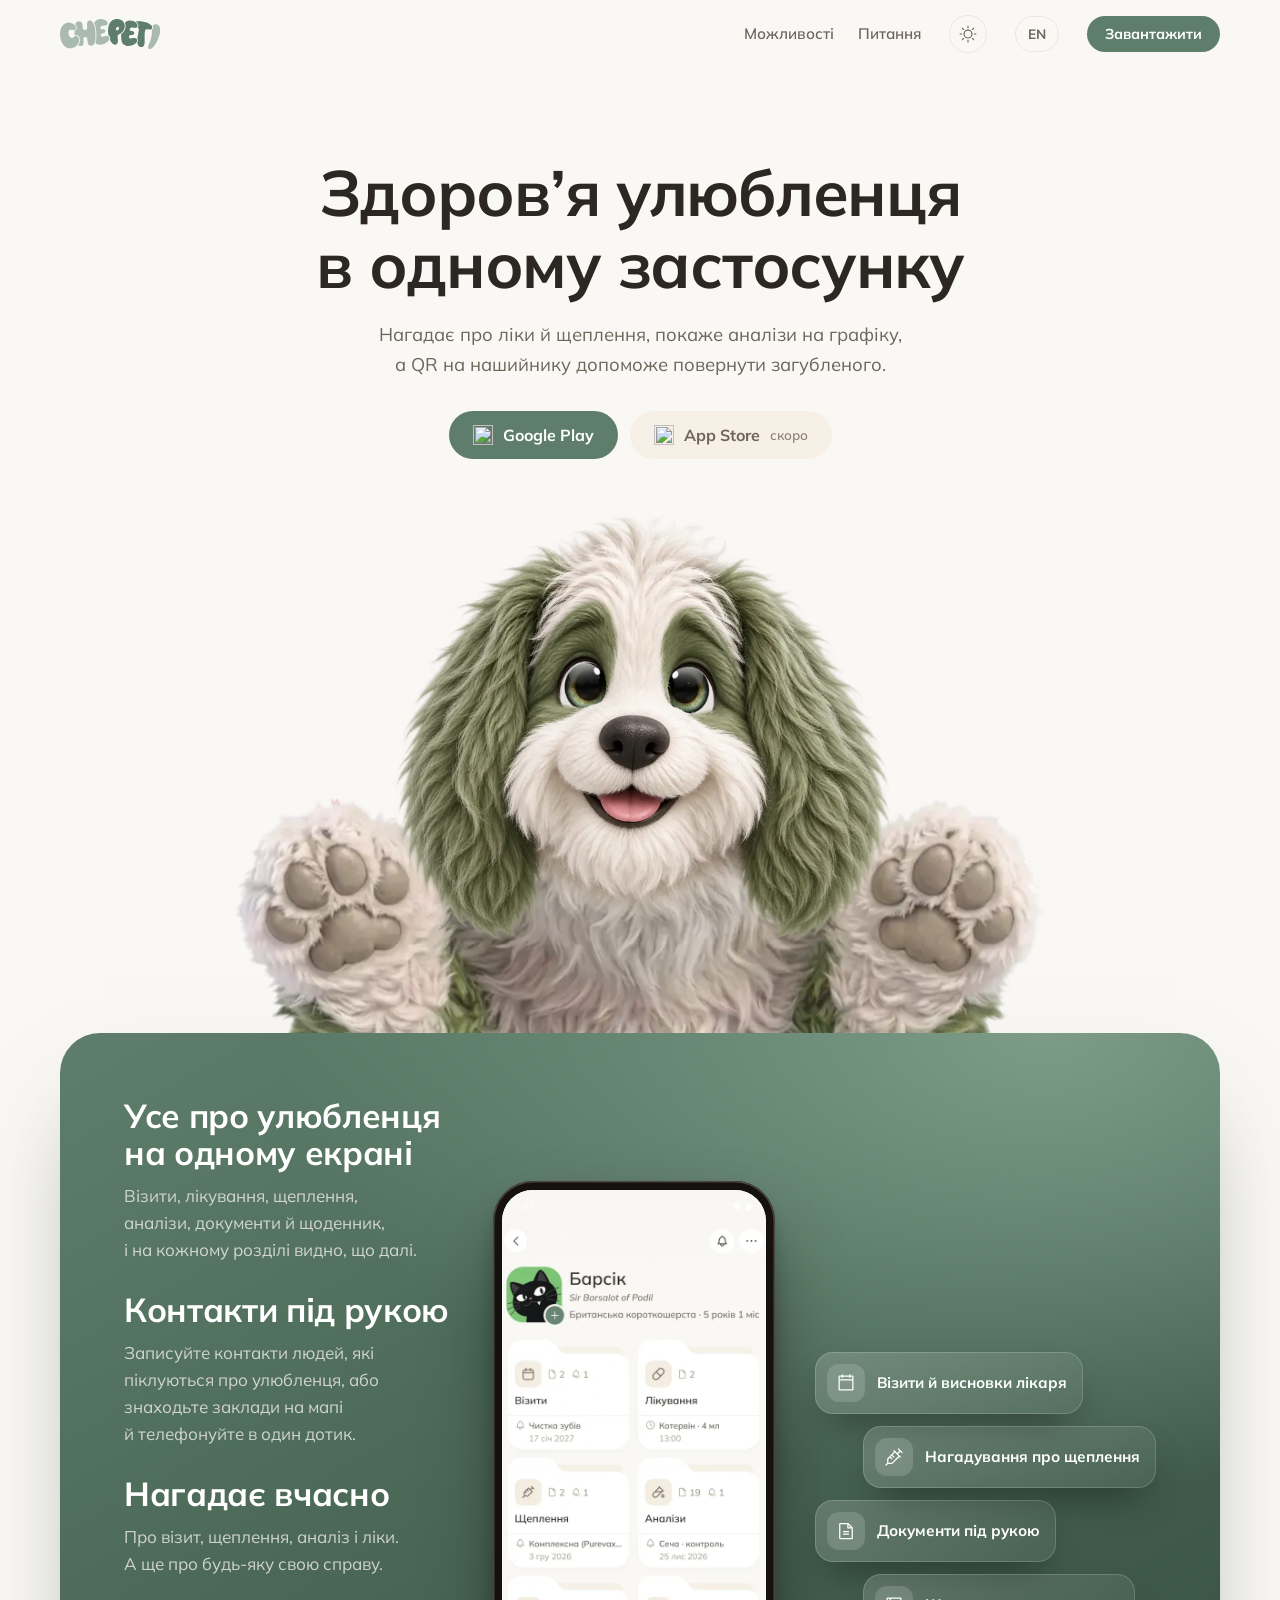
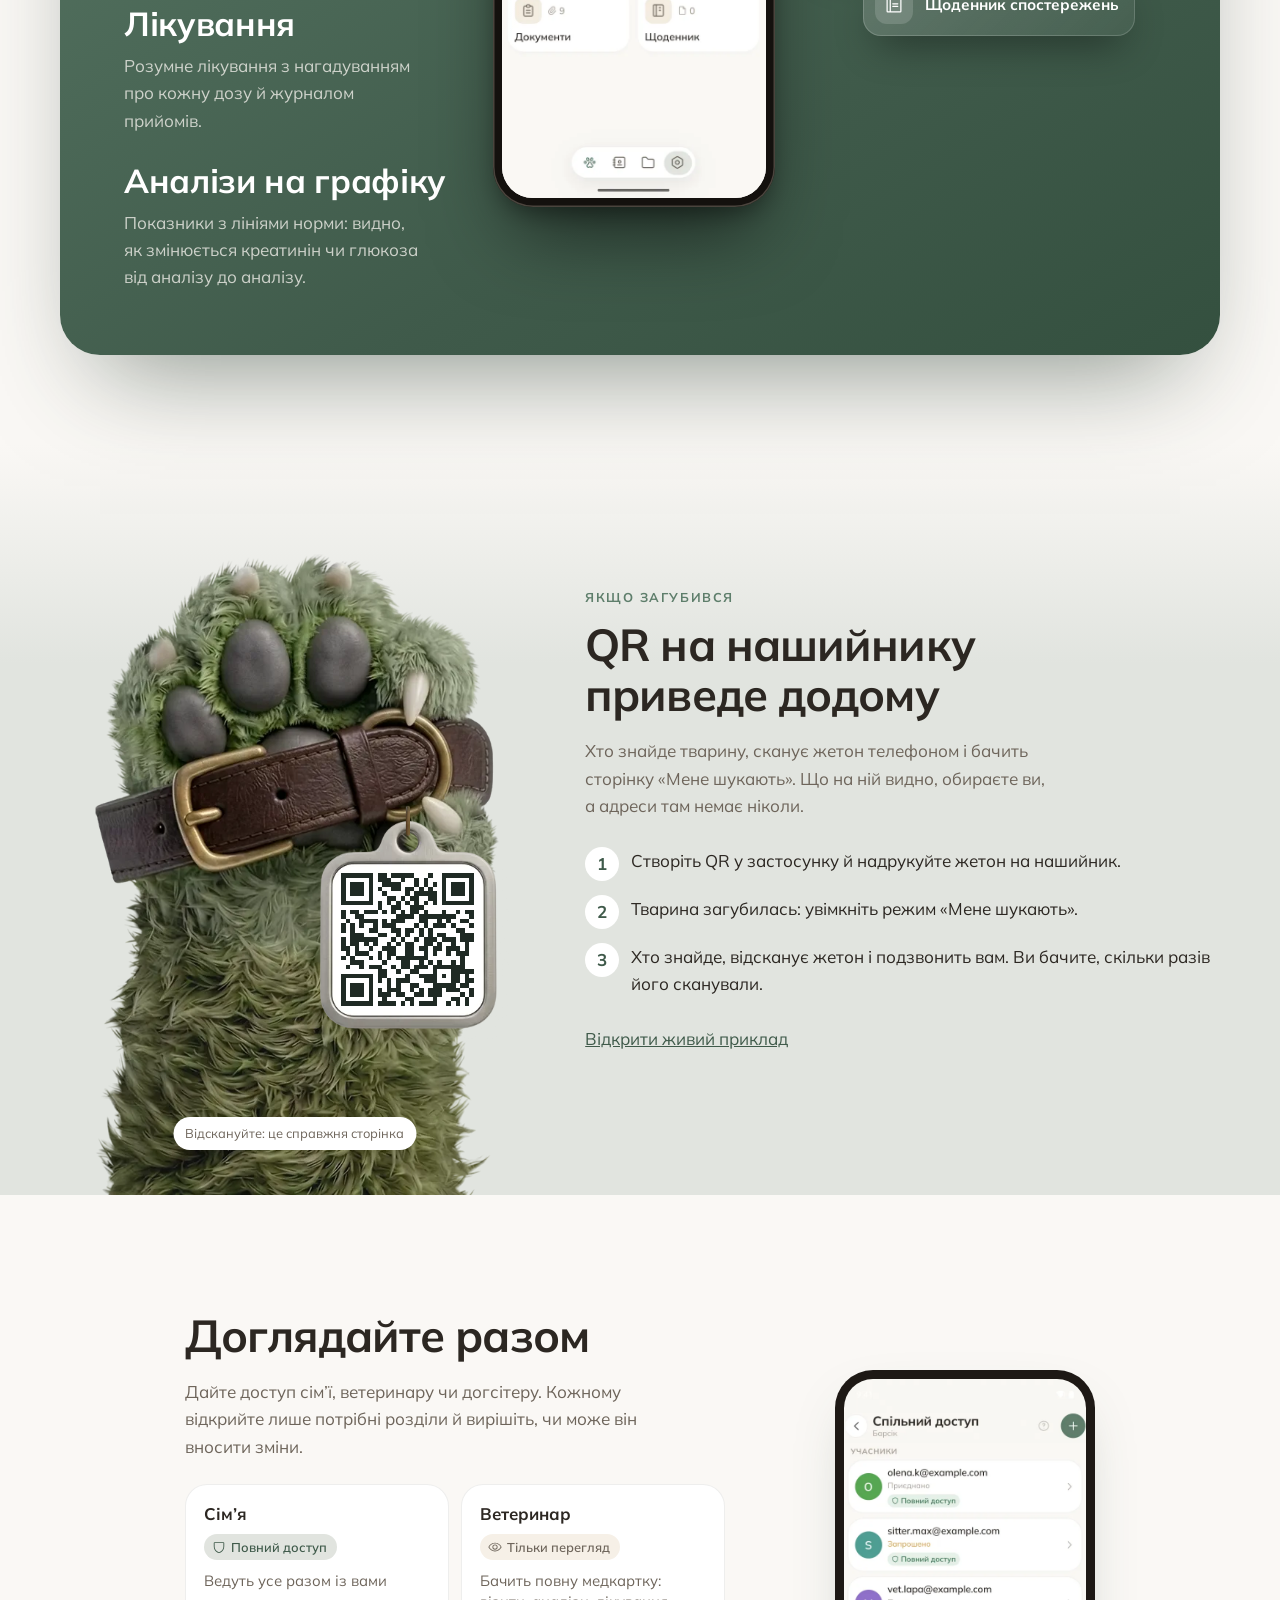
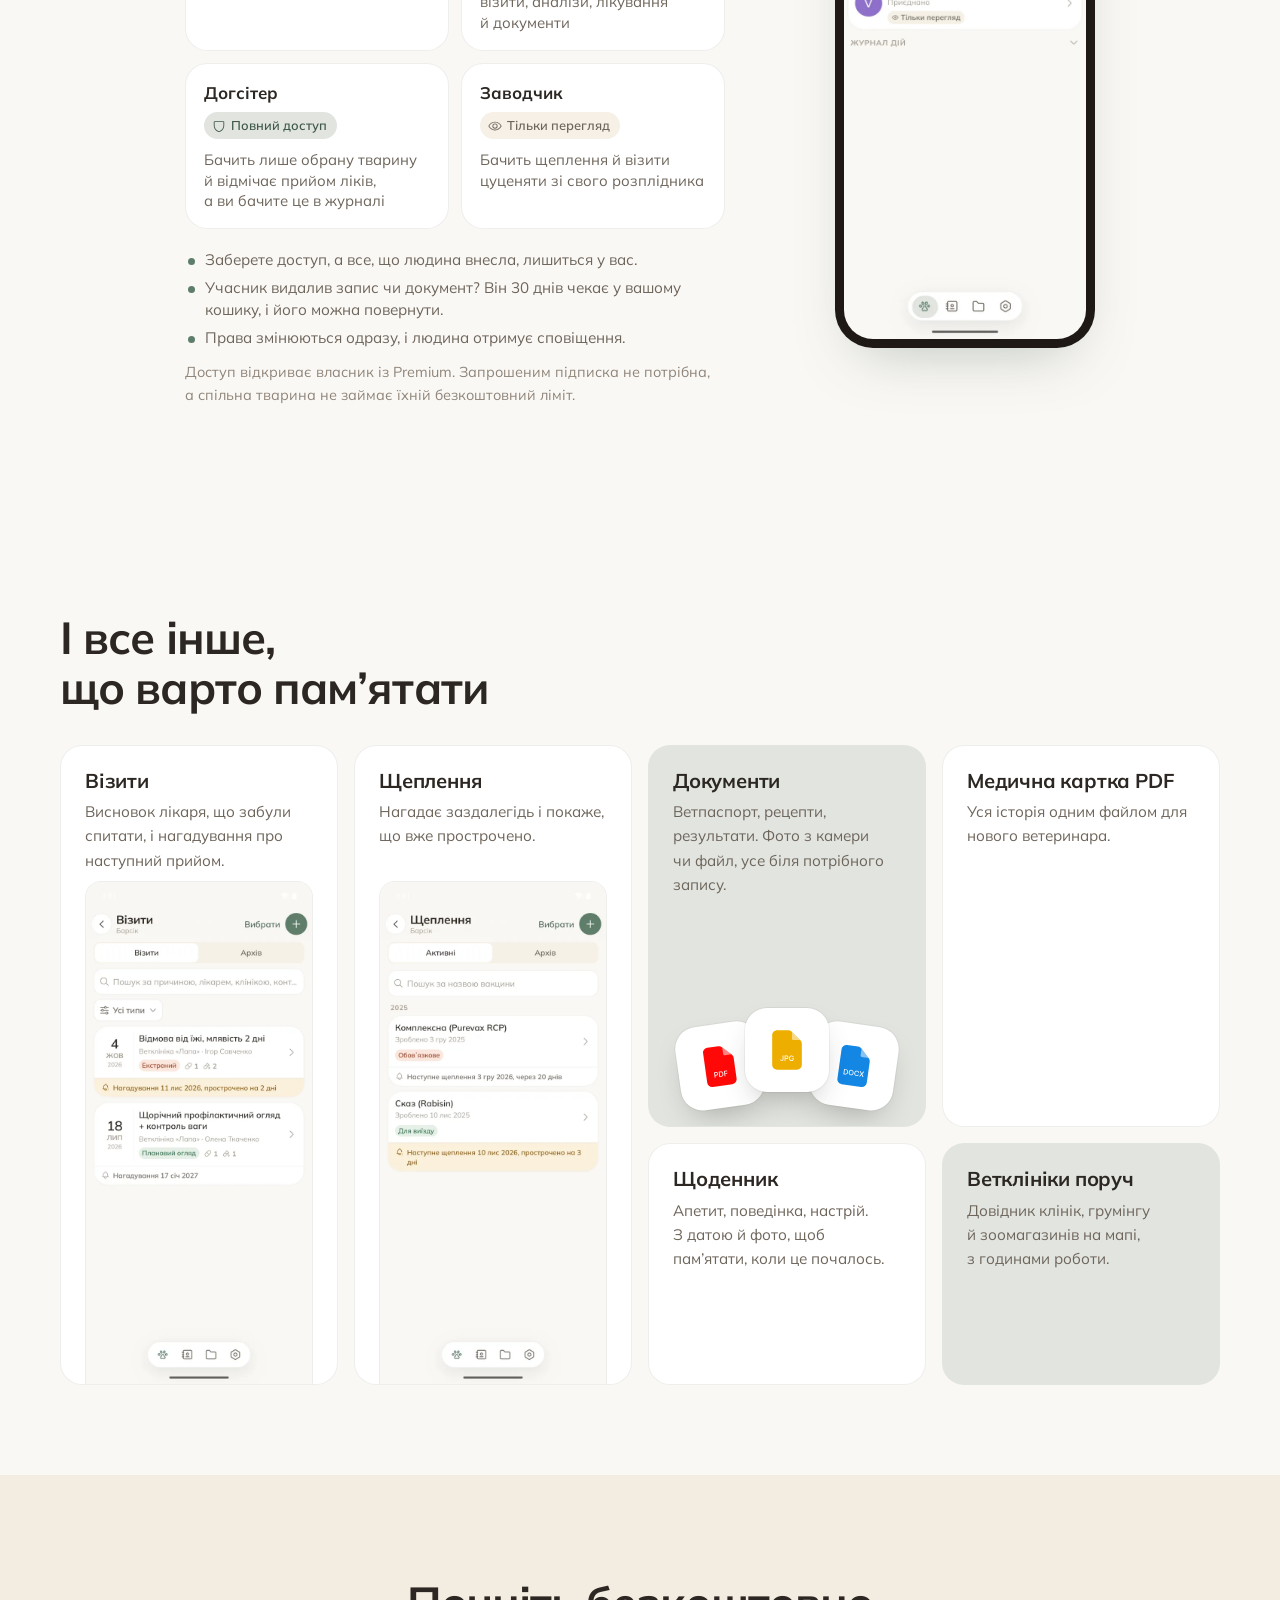
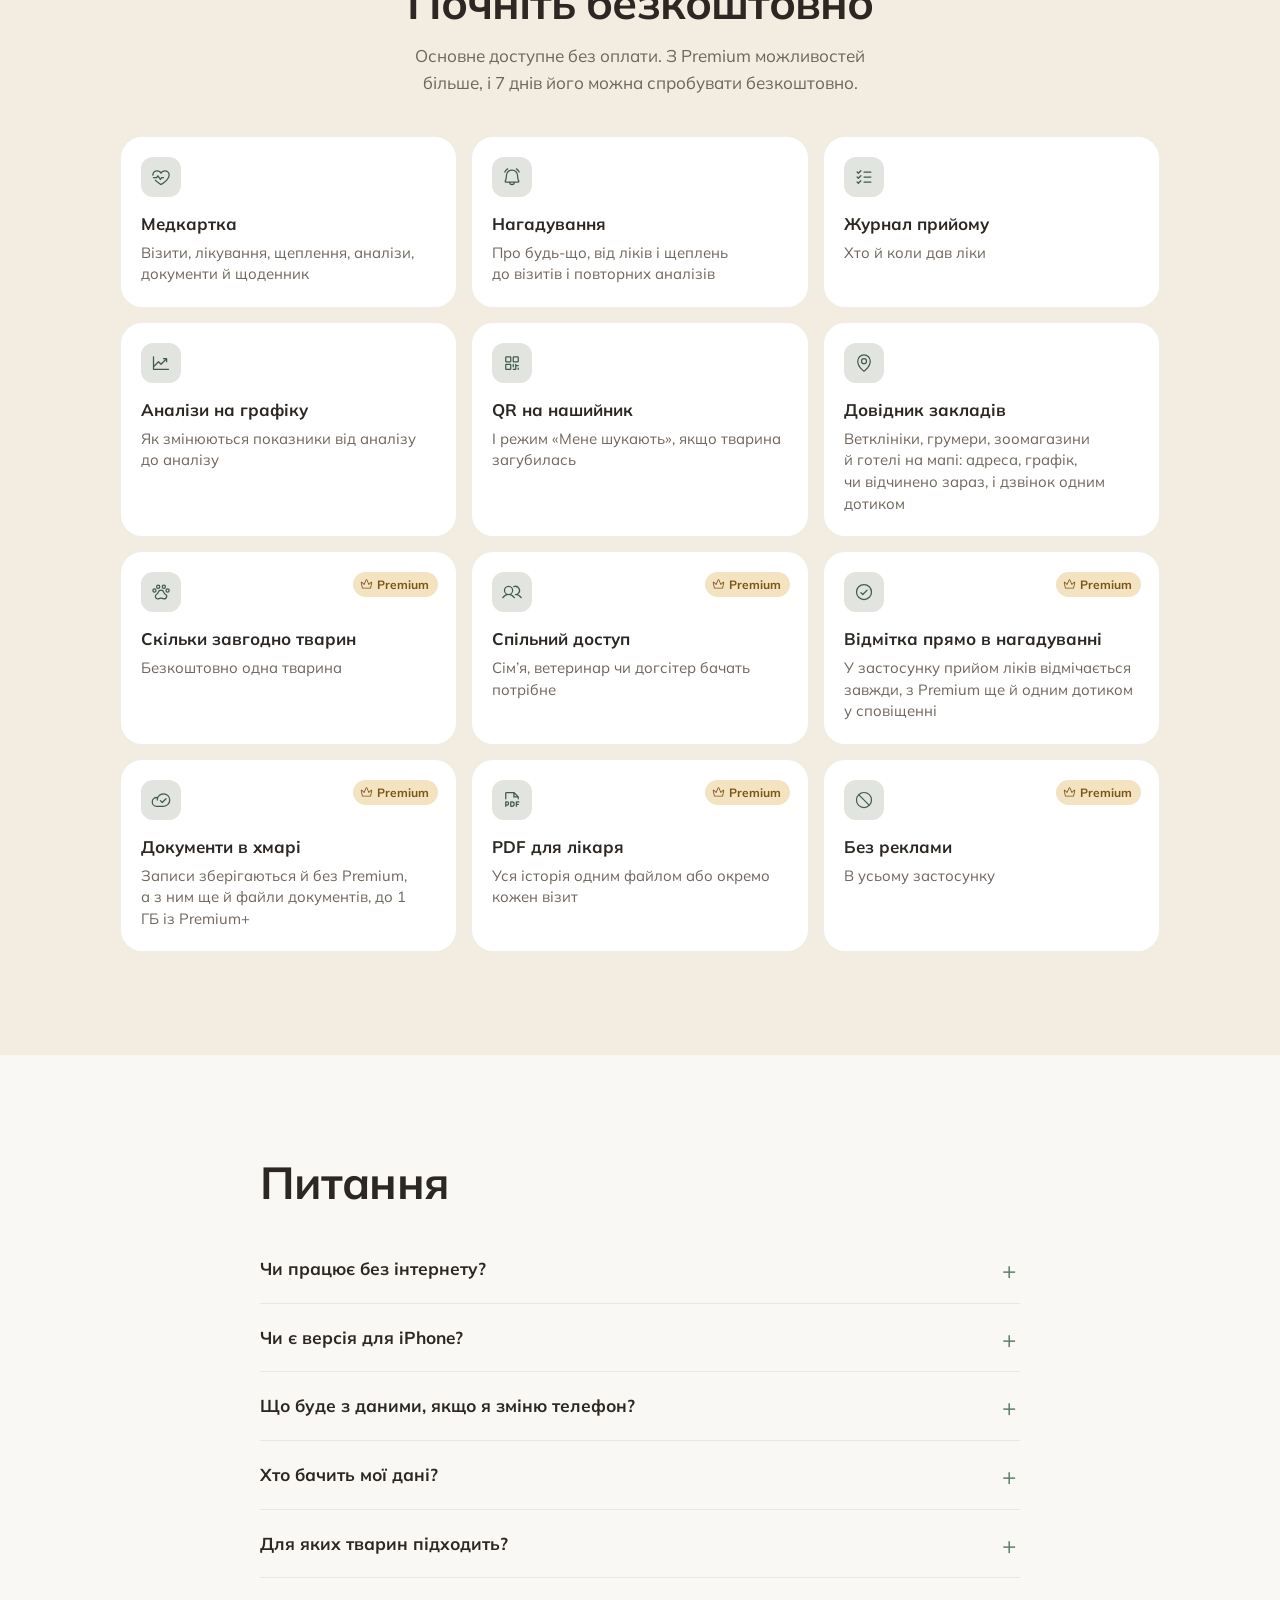
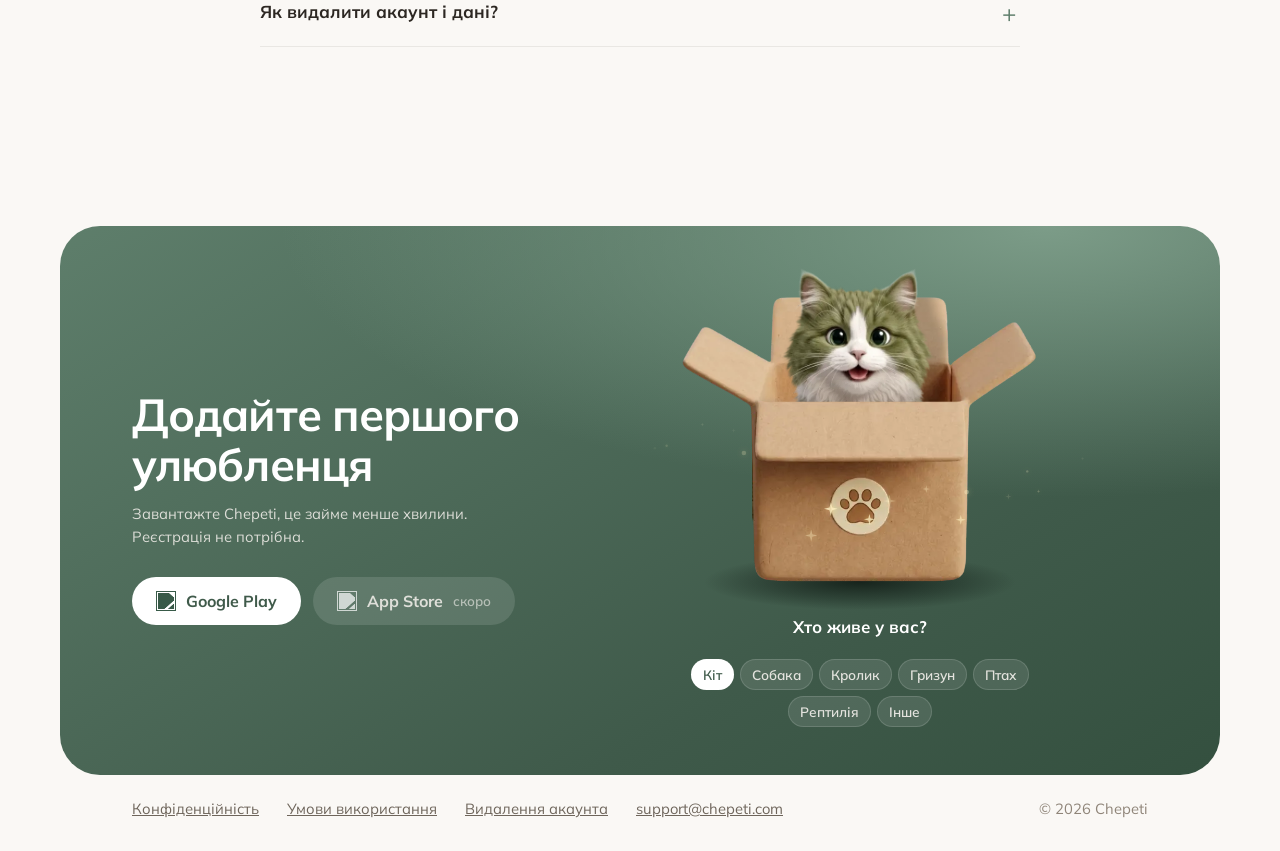
==== commit 440f1598: "Лендінг: блок QR — нова лапа долонею до нас (шари власника), жетон праворуч на ланці; файли переймен" ====
--- a/index.html
+++ b/index.html
@@ -22,7 +22,7 @@
 <meta property="og:locale" content="uk_UA">
 <link rel="icon" href="/assets/favicon.png">
 <link rel="preload" href="/assets/fonts/Mulish_700Bold.ttf" as="font" type="font/ttf" crossorigin>
-<link rel="stylesheet" href="/assets/landing.css?v=44ab7dd6">
+<link rel="stylesheet" href="/assets/landing.css?v=c5575bc4">
 <script>document.documentElement.classList.add('js');try{var th=localStorage.getItem('theme');if(th)document.documentElement.dataset.theme=th}catch(e){}</script>
 <script src="https://cdnjs.cloudflare.com/ajax/libs/gsap/3.12.5/gsap.min.js" defer></script>
 <script src="https://cdnjs.cloudflare.com/ajax/libs/gsap/3.12.5/ScrollTrigger.min.js" defer></script>
@@ -62,9 +62,9 @@
 <section class="lost" id="lost"><div class="wrap">
   <div class="lost-visual reveal">
     <div class="paw">
-      <img class="paw-arm" src="/assets/paw/paw.webp" alt="" width="670" height="904" loading="lazy">
-      <span class="paw-tag"><img src="/assets/paw/badge.webp" alt="" width="670" height="904" loading="lazy"><a class="paw-qr" href="https://p.chepeti.com/7pMdRuCH4Ah" rel="noopener"><img src="/assets/paw/qr.svg" alt="QR-код живого прикладу" width="29" height="29" loading="lazy"></a></span>
-      <img class="paw-ring" src="/assets/paw/ring.webp" alt="" width="670" height="904" loading="lazy">
+      <img class="paw-arm" src="/assets/paw/palm.webp" alt="" width="600" height="884" loading="lazy">
+      <span class="paw-tag"><img src="/assets/paw/palm-tag.webp" alt="" width="600" height="884" loading="lazy"><a class="paw-qr" href="https://p.chepeti.com/7pMdRuCH4Ah" rel="noopener"><img src="/assets/paw/qr.svg" alt="QR-код живого прикладу" width="29" height="29" loading="lazy"></a></span>
+      <img class="paw-ring" src="/assets/paw/palm-link.webp" alt="" width="600" height="884" loading="lazy">
       <span class="paw-cap">Відскануйте: це справжня сторінка</span>
     </div>
   </div>
--- a/assets/landing.css
+++ b/assets/landing.css
@@ -412,20 +412,20 @@
 @media (max-width: 860px) { .dog { width: min(78vw, 360px); } }
 
 /* «Якщо загубився»: лапа тримає нашийник, жетон зі справжнім QR гойдається на кільці.
-   Шари на одному полотні 670×904: лапа, жетон (+QR), кільце зверху — так кільце проходить крізь вушко.
-   Точка підвісу — центр вушка (369, 408). Жетон збільшено в 1,3 раза навколо неї, щоб QR легше сканувався. */
+   Шари на одному полотні 600×884 (лапа долонею до нас, власник 18.11): лапа, жетон (+QR), ланка зверху — так вона проходить крізь вушко.
+   Точка підвісу — центр вушка (453, 402). Жетон уже великий, без збільшення. */
 .lost-visual { display: block; align-self: end; margin-bottom: calc(-1 * clamp(56px, 8vw, 112px)); }
-.paw { position: relative; display: block; width: min(100%, 440px); aspect-ratio: 670 / 904; margin: 0 auto; }
+.paw { position: relative; display: block; width: min(100%, 440px); aspect-ratio: 600 / 884; margin: 0 auto; }
 .paw > img, .paw-tag, .paw-tag > img { position: absolute; inset: 0; width: 100%; height: 100%; display: block; }
-.paw-tag { transform-origin: 55.07% 45.13%; transform: scale(1.3); }
-.paw-qr { position: absolute; left: 42.09%; top: 51.33%; width: 26.27%; aspect-ratio: 1; }
+.paw-tag { transform-origin: 75.58% 45.48%; }
+.paw-qr { position: absolute; left: 60.5%; top: 50.34%; width: 30.17%; aspect-ratio: 1; }
 .paw-qr img { display: block; width: 100%; height: 100%; }
 .paw-ring { z-index: 1; pointer-events: none; } /* кільце накриває все полотно — інакше перехоплює тап по QR */
 .paw-cap { position: absolute; left: 50%; top: 88%; transform: translateX(-50%); white-space: nowrap; z-index: 2;
   background: #fff; color: #6E655B; font-size: .8rem; padding: 6px 12px; border-radius: 999px; box-shadow: var(--shadow); }
 @media (prefers-reduced-motion: no-preference) {
   .paw-tag { animation: tag-swing 5s ease-in-out infinite; }
-  @keyframes tag-swing { 0%, 100% { transform: scale(1.3) rotate(-3deg); } 50% { transform: scale(1.3) rotate(3deg); } }
+  @keyframes tag-swing { 0%, 100% { transform: rotate(-3deg); } 50% { transform: rotate(3deg); } }
 }
 @media (max-width: 860px) { .paw { width: min(78vw, 340px); } }
 
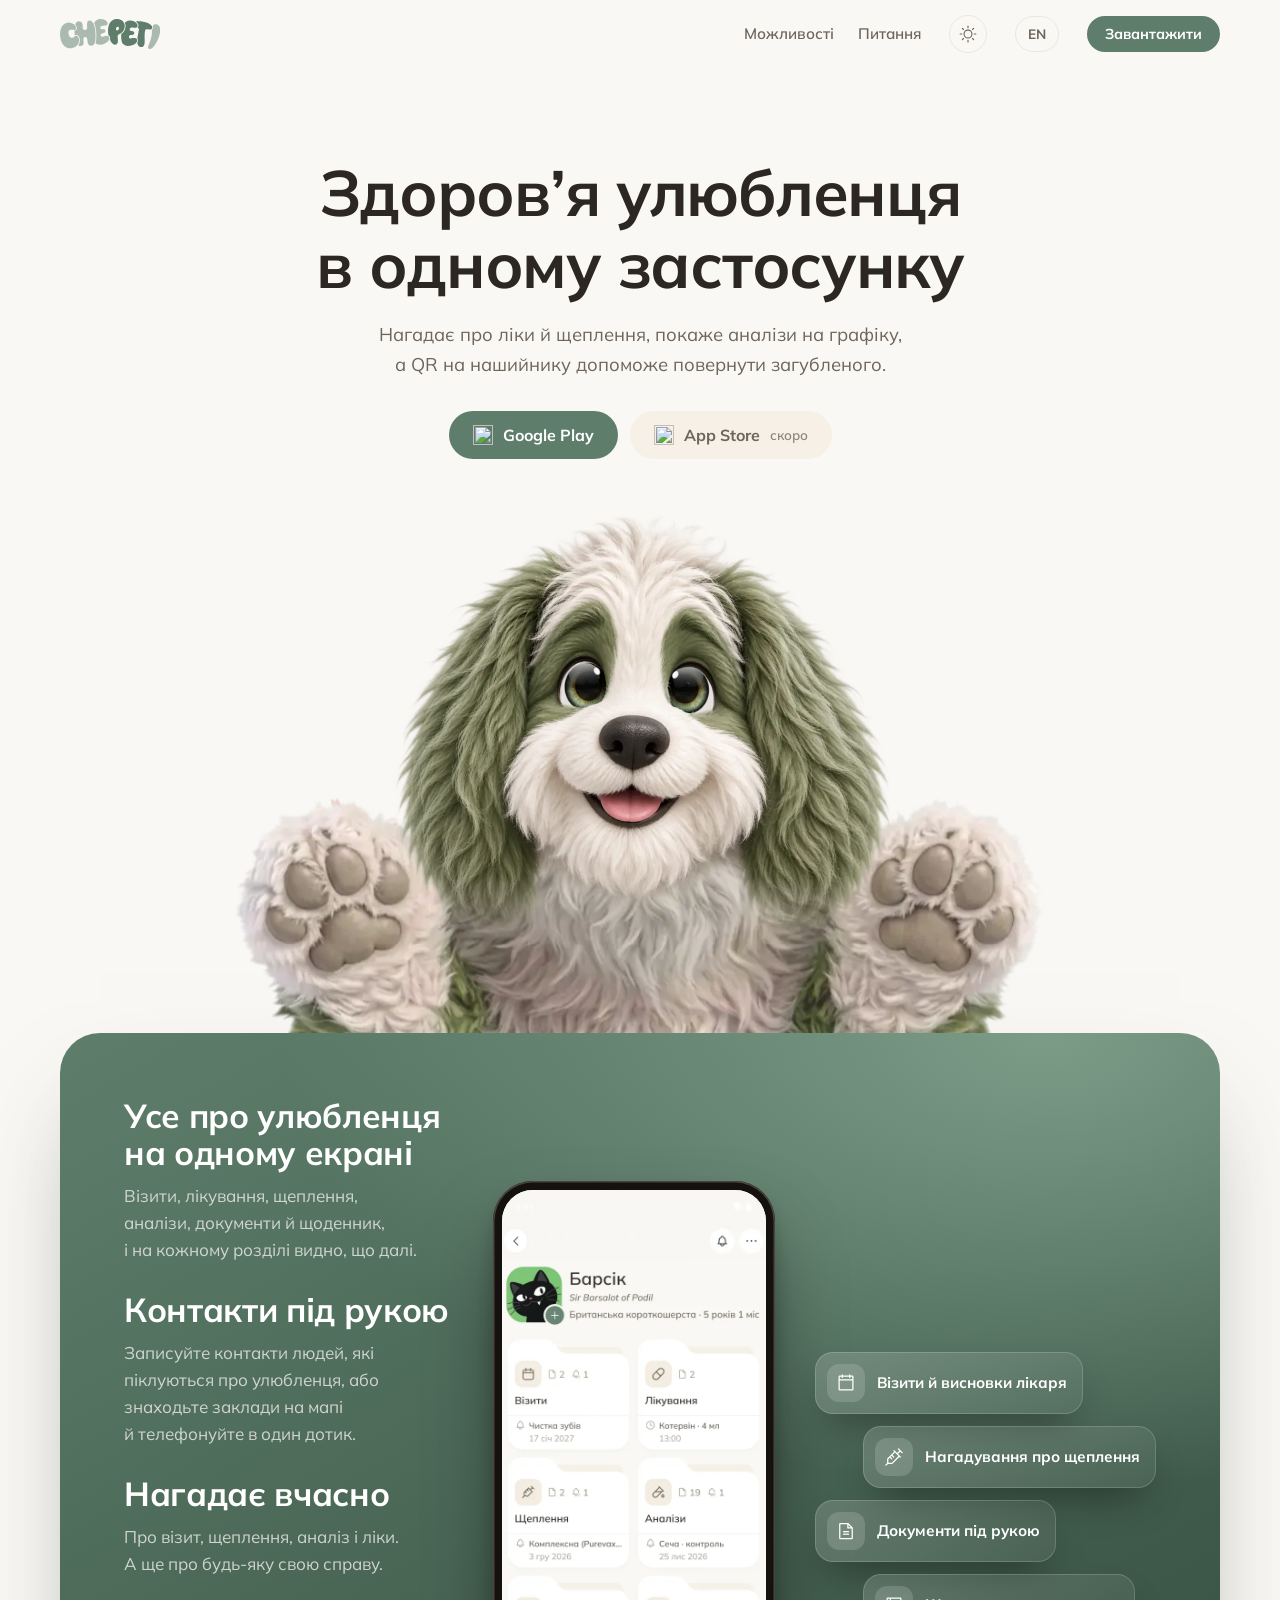
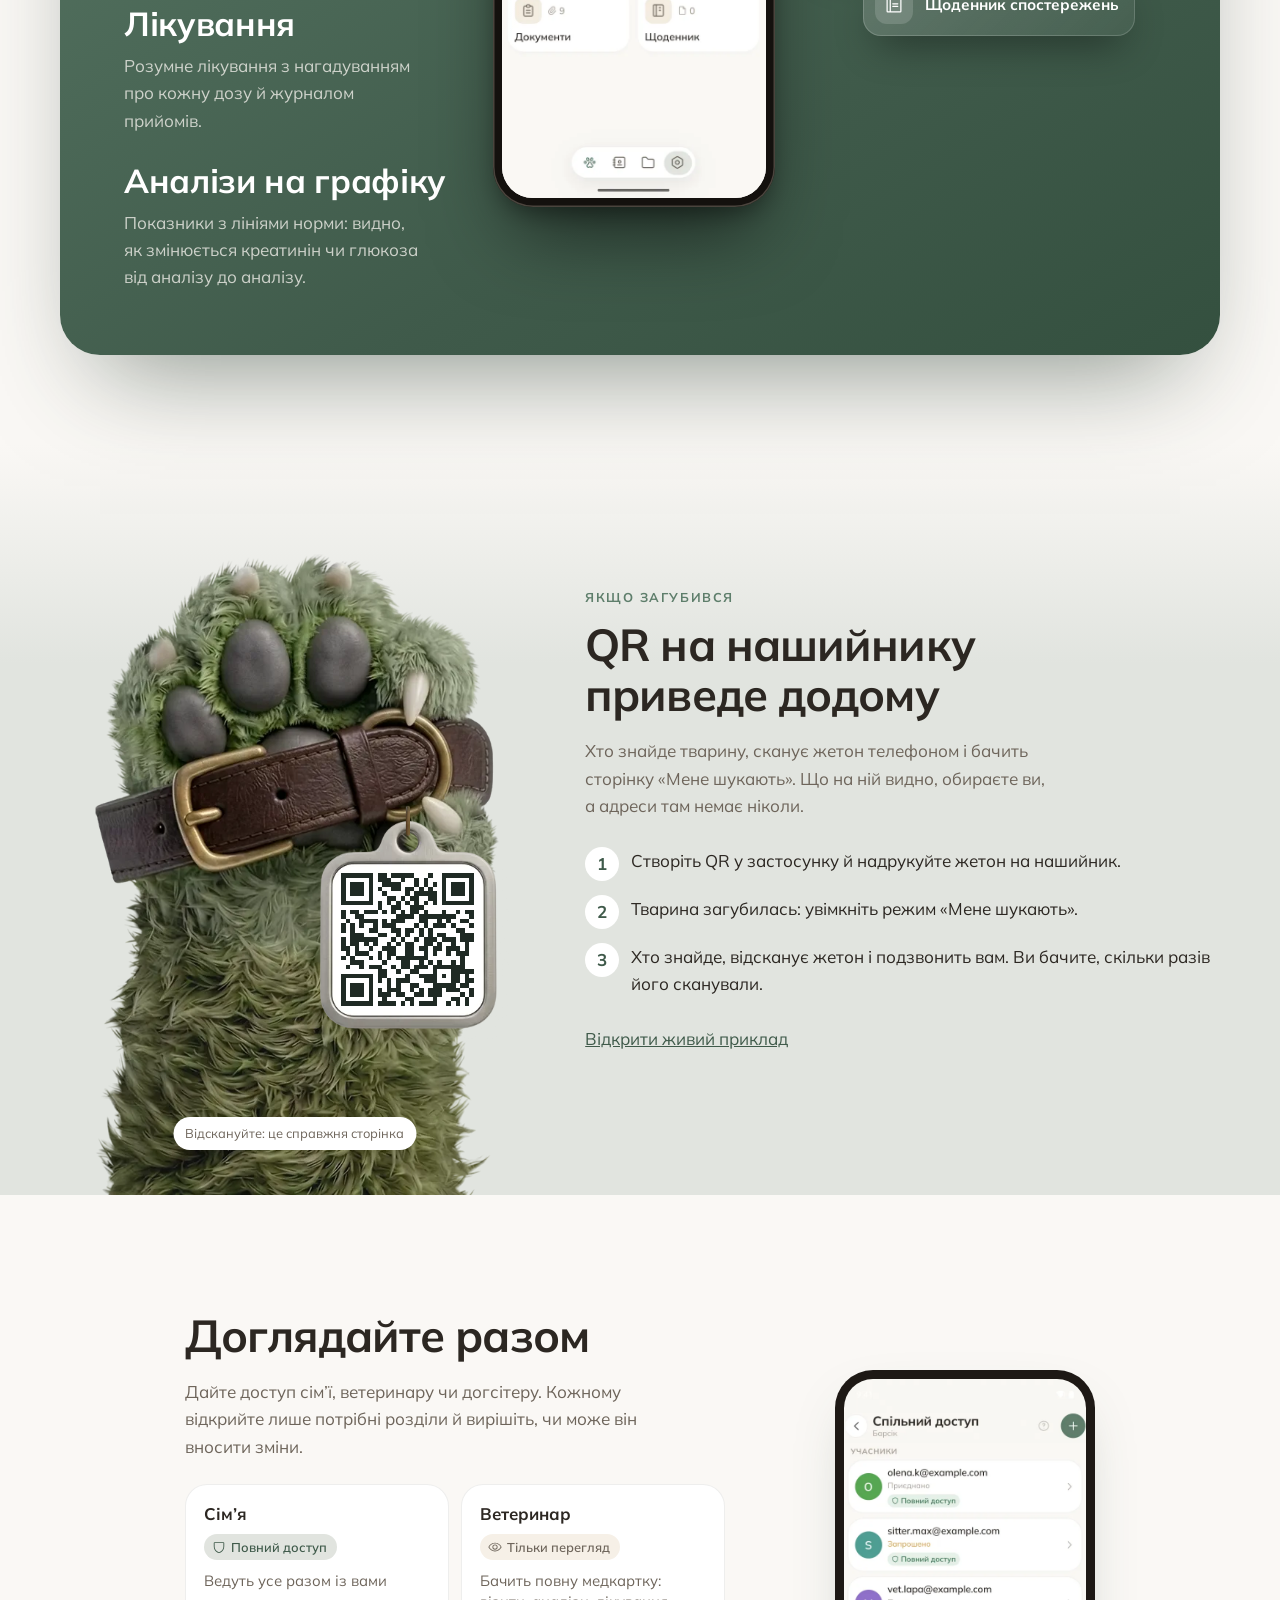
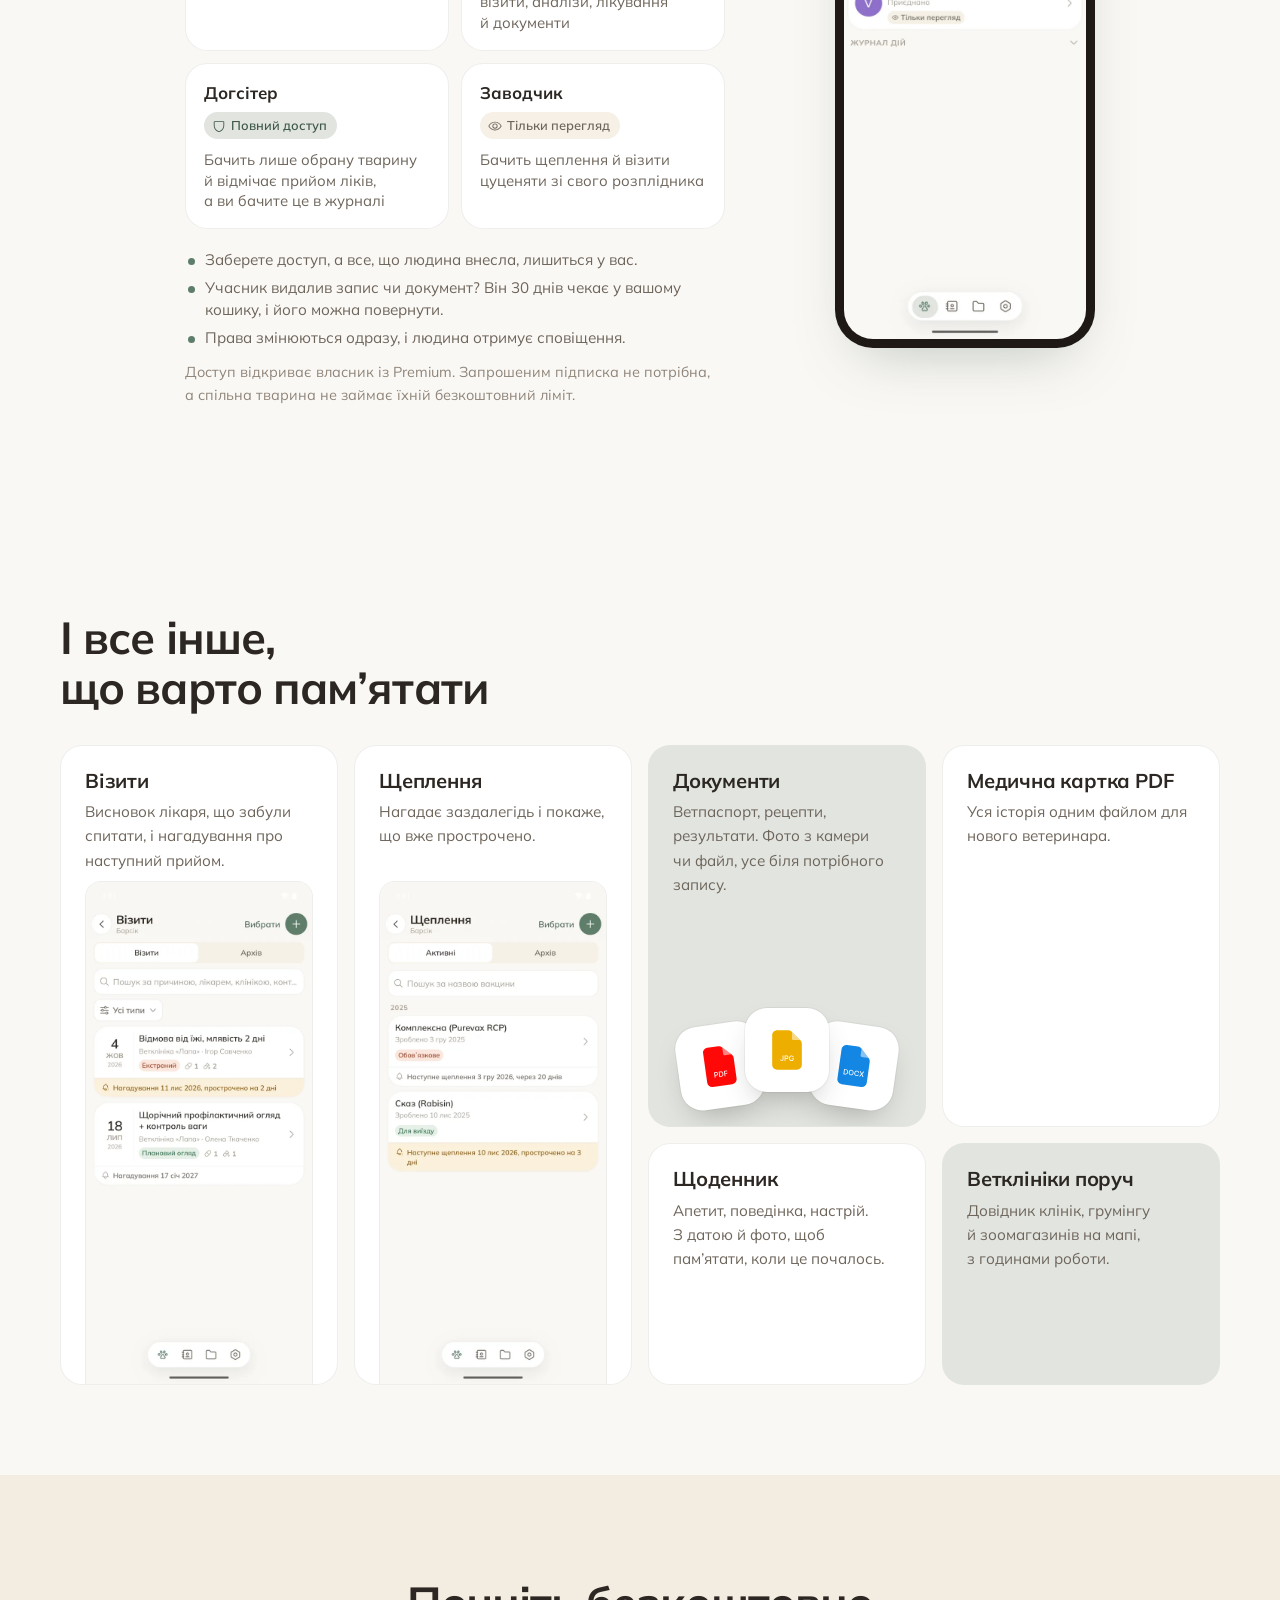
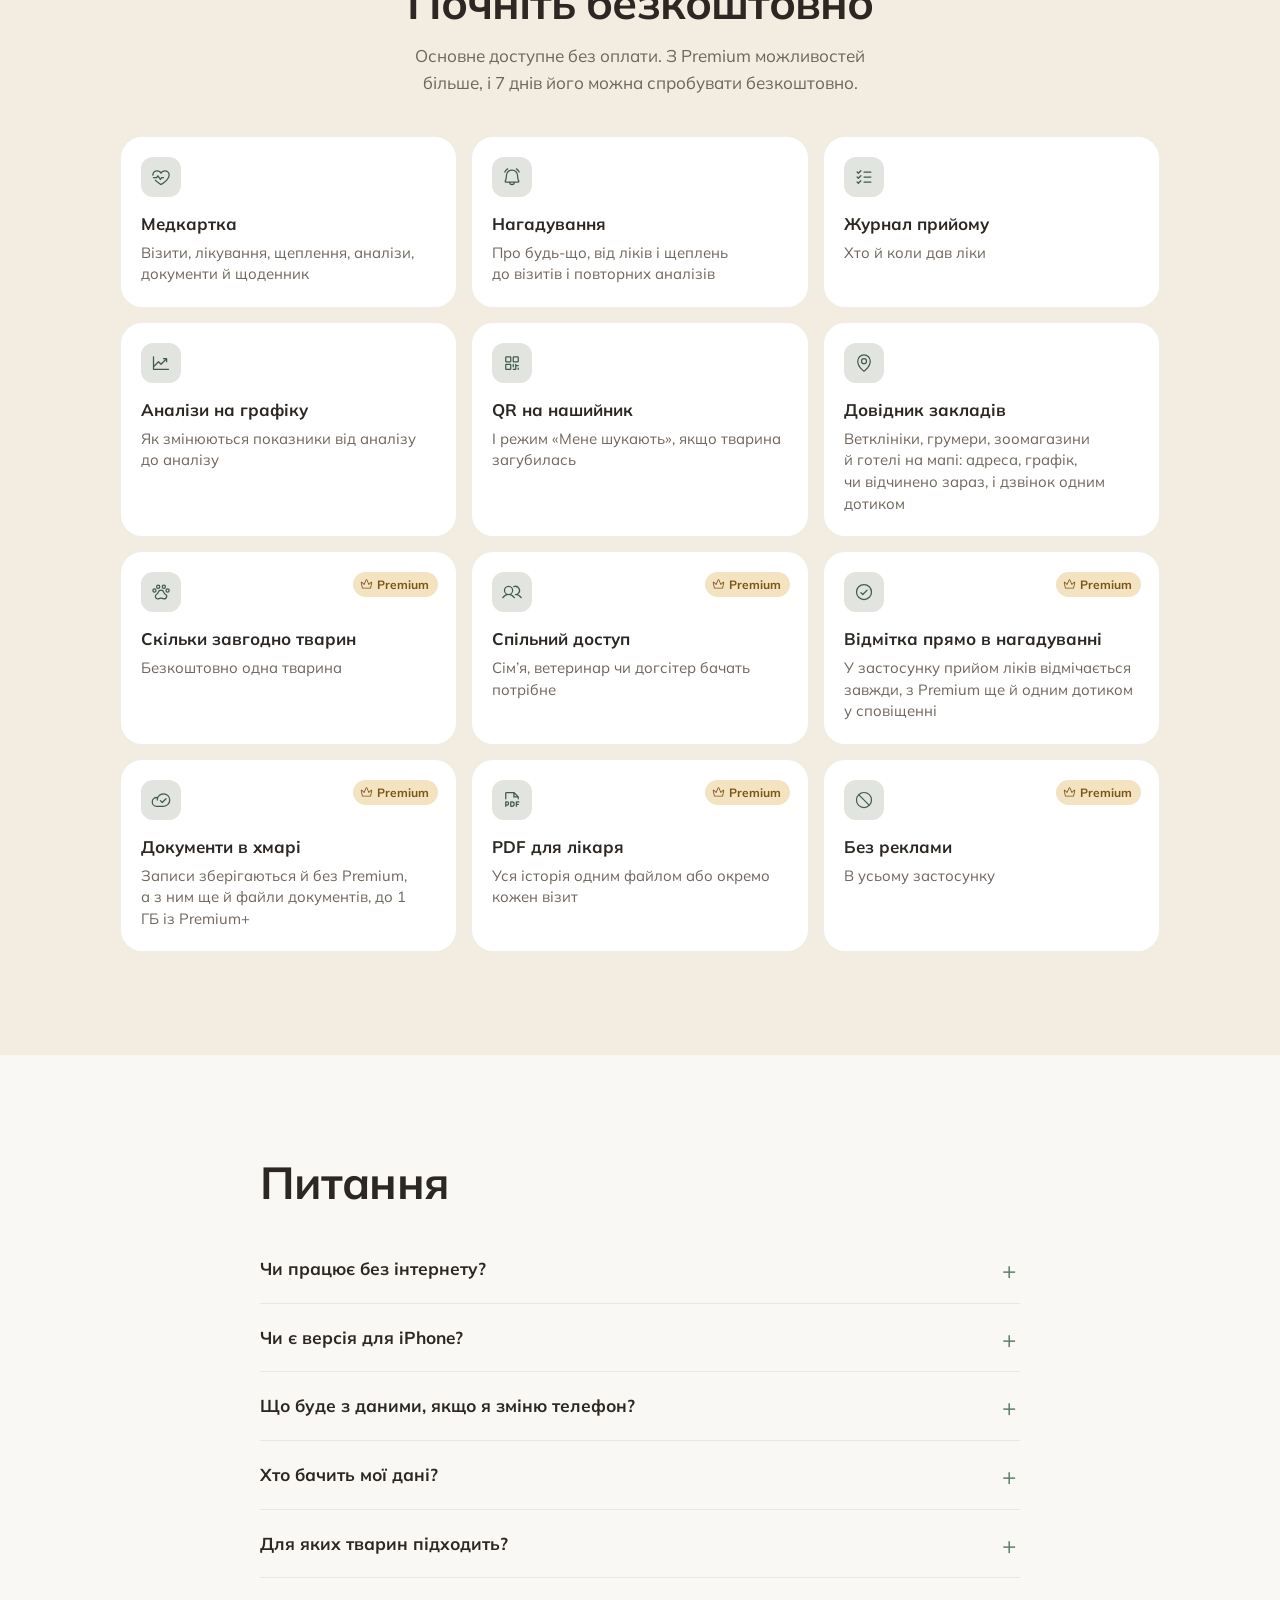
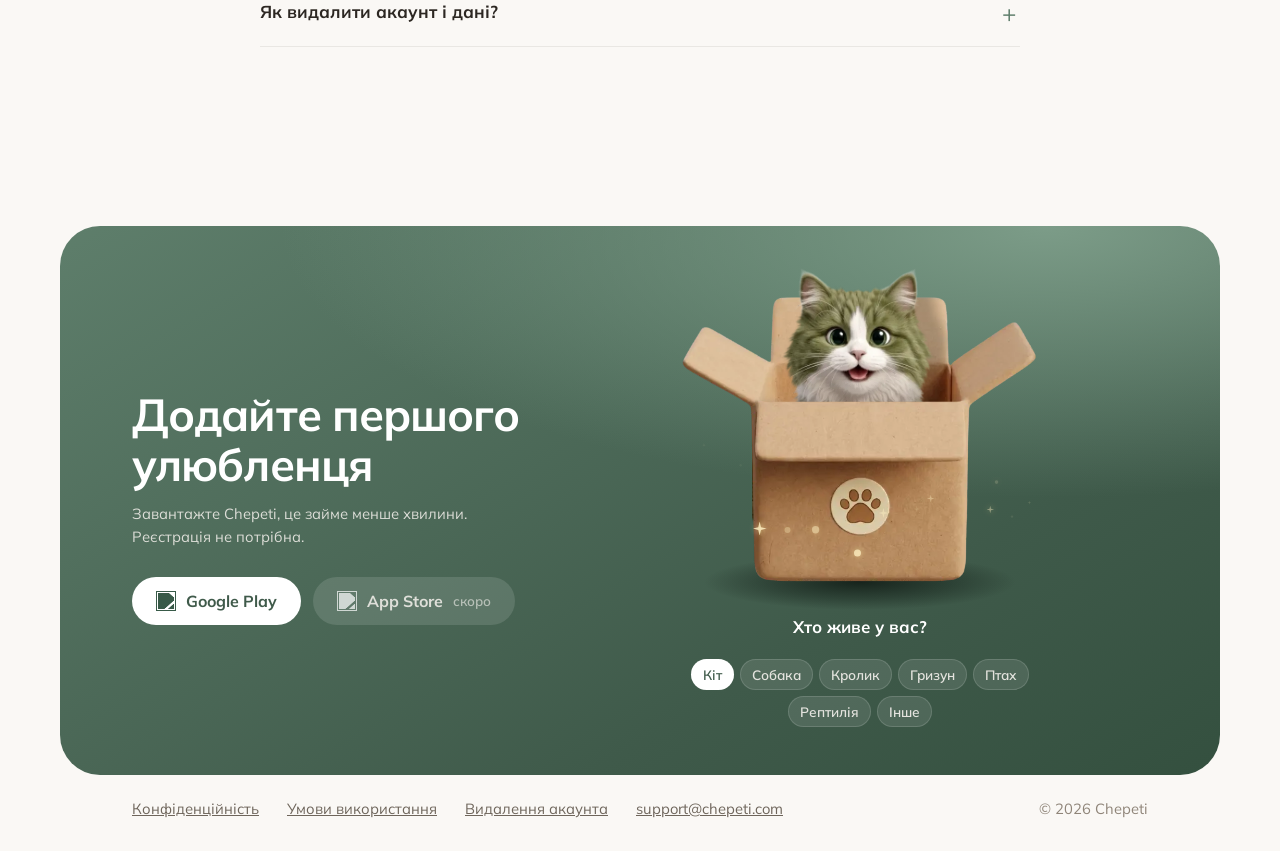
==== commit 279005ec: "Лендінг: песик — нова голова власника (face.webp, нова назва від кешу), низ бороди тане в груди тулу" ====
--- a/index.html
+++ b/index.html
@@ -22,7 +22,7 @@
 <meta property="og:locale" content="uk_UA">
 <link rel="icon" href="/assets/favicon.png">
 <link rel="preload" href="/assets/fonts/Mulish_700Bold.ttf" as="font" type="font/ttf" crossorigin>
-<link rel="stylesheet" href="/assets/landing.css?v=c5575bc4">
+<link rel="stylesheet" href="/assets/landing.css?v=a3432a01">
 <script>document.documentElement.classList.add('js');try{var th=localStorage.getItem('theme');if(th)document.documentElement.dataset.theme=th}catch(e){}</script>
 <script src="https://cdnjs.cloudflare.com/ajax/libs/gsap/3.12.5/gsap.min.js" defer></script>
 <script src="https://cdnjs.cloudflare.com/ajax/libs/gsap/3.12.5/ScrollTrigger.min.js" defer></script>
@@ -49,7 +49,7 @@
       <img class="body" src="/assets/dog/body.webp" alt="" width="1200" height="1200">
       <img class="eye eye-l" src="/assets/dog/eye-l.webp" alt="" width="226" height="226">
       <img class="eye eye-r" src="/assets/dog/eye-r.webp" alt="" width="226" height="226">
-      <img class="head" src="/assets/dog/head.webp" alt="" width="1000" height="1000" fetchpriority="high">
+      <img class="head" src="/assets/dog/face.webp" alt="" width="1000" height="1000" fetchpriority="high">
     </div>
   </div></div>
   <div class="tour-card" data-an="{&quot;dec&quot;: &quot;,&quot;, &quot;prev&quot;: &quot;попередній&quot;, &quot;norm&quot;: &quot;Норма&quot;, &quot;dates&quot;: [&quot;09.12&quot;, &quot;02.01&quot;, &quot;26.01&quot;, &quot;19.02&quot;, &quot;15.03&quot;, &quot;08.04&quot;, &quot;02.05&quot;, &quot;26.05&quot;, &quot;19.06&quot;, &quot;13.07&quot;, &quot;06.08&quot;, &quot;30.08&quot;, &quot;23.09&quot;, &quot;17.10&quot;, &quot;10.11&quot;], &quot;metrics&quot;: [{&quot;name&quot;: &quot;Креатинін&quot;, &quot;unit&quot;: &quot;мкмоль/л&quot;, &quot;v&quot;: [118, 124, 121, 135, 142, 150, 168, 181, 176, 205, 219, 196, 184, 172, 165], &quot;ref&quot;: [71, 212]}, {&quot;name&quot;: &quot;Глюкоза&quot;, &quot;unit&quot;: &quot;ммоль/л&quot;, &quot;v&quot;: [5.1, 5.6, 4.8, 6.2, 5.9, 7.4, 9.1, 8.6, 6.8, 6.1, 5.7, 5.4, 6.0, 5.8, 5.5], &quot;ref&quot;: [3.9, 8.3]}, {&quot;name&quot;: &quot;АЛТ&quot;, &quot;unit&quot;: &quot;Од/л&quot;, &quot;v&quot;: [45, 52, 48, 61, 58, 74, 96, 138, 112, 88, 70, 64, 59, 55, 51], &quot;ref&quot;: [12, 130]}], &quot;rows&quot;: [{&quot;title&quot;: &quot;Біохімія&quot;, &quot;date&quot;: &quot;10 лис 2026&quot;, &quot;series&quot;: 14}, {&quot;title&quot;: &quot;Біохімія&quot;, &quot;date&quot;: &quot;17 жов 2026&quot;, &quot;series&quot;: 13}, {&quot;title&quot;: &quot;Сеча&quot;, &quot;date&quot;: &quot;9 жов 2026&quot;, &quot;vals&quot;: [[&quot;pH&quot;, &quot;6,8&quot;], [&quot;Питома вага&quot;, &quot;1.035&quot;]]}, {&quot;title&quot;: &quot;Кров (загальний аналіз)&quot;, &quot;date&quot;: &quot;4 жов 2026&quot;, &quot;vals&quot;: [[&quot;Лейкоцити&quot;, &quot;14,2×10⁹/л&quot;]]}]}"><div class="tour-steps" aria-hidden="true"><span></span><span></span><span></span><span></span><span></span></div><div class="tour-grid">
--- a/assets/landing.css
+++ b/assets/landing.css
@@ -404,7 +404,7 @@
 /* Песик на першому екрані: голова поверх, очі під нею (видно крізь отвори), рухає їх dog.js */
 .dog { position: relative; width: min(46vw, 500px); aspect-ratio: 1; margin: 18px auto 0; }
 .dog img { position: absolute; display: block; }
-.dog .head { inset: 0; width: 100%; height: 100%; z-index: 2; }
+.dog .head { inset: 0; width: 100%; height: 100%; z-index: 2; -webkit-mask-image: linear-gradient(#000 80%, transparent 93%); mask-image: linear-gradient(#000 80%, transparent 93%); } /* низ бороди тане в груди тулуба, щоб не видно було шва */
 .dog .eye { width: 18.02%; height: 18.02%; z-index: 1; will-change: transform; }
 .dog .eye-l { left: 30.30%; top: 32.86%; }
 .dog .eye-r { left: 50.40%; top: 33.33%; }
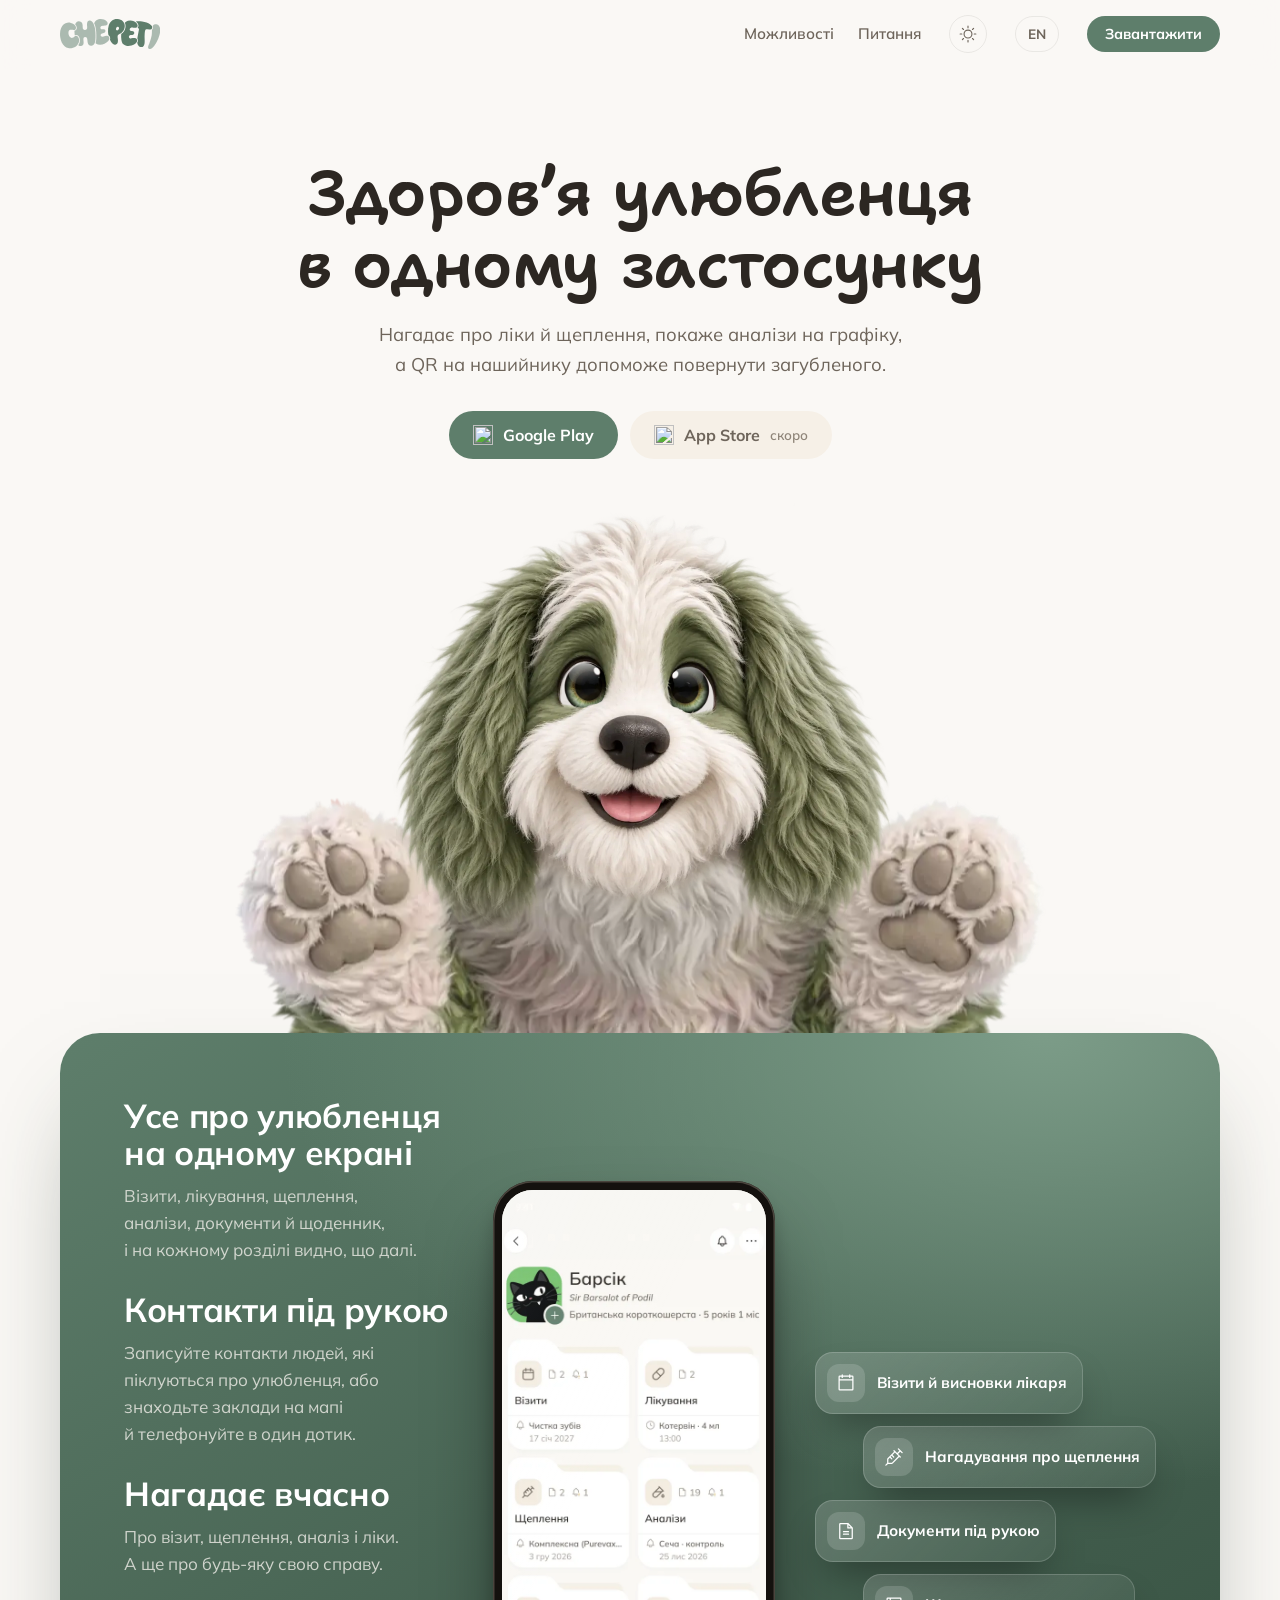
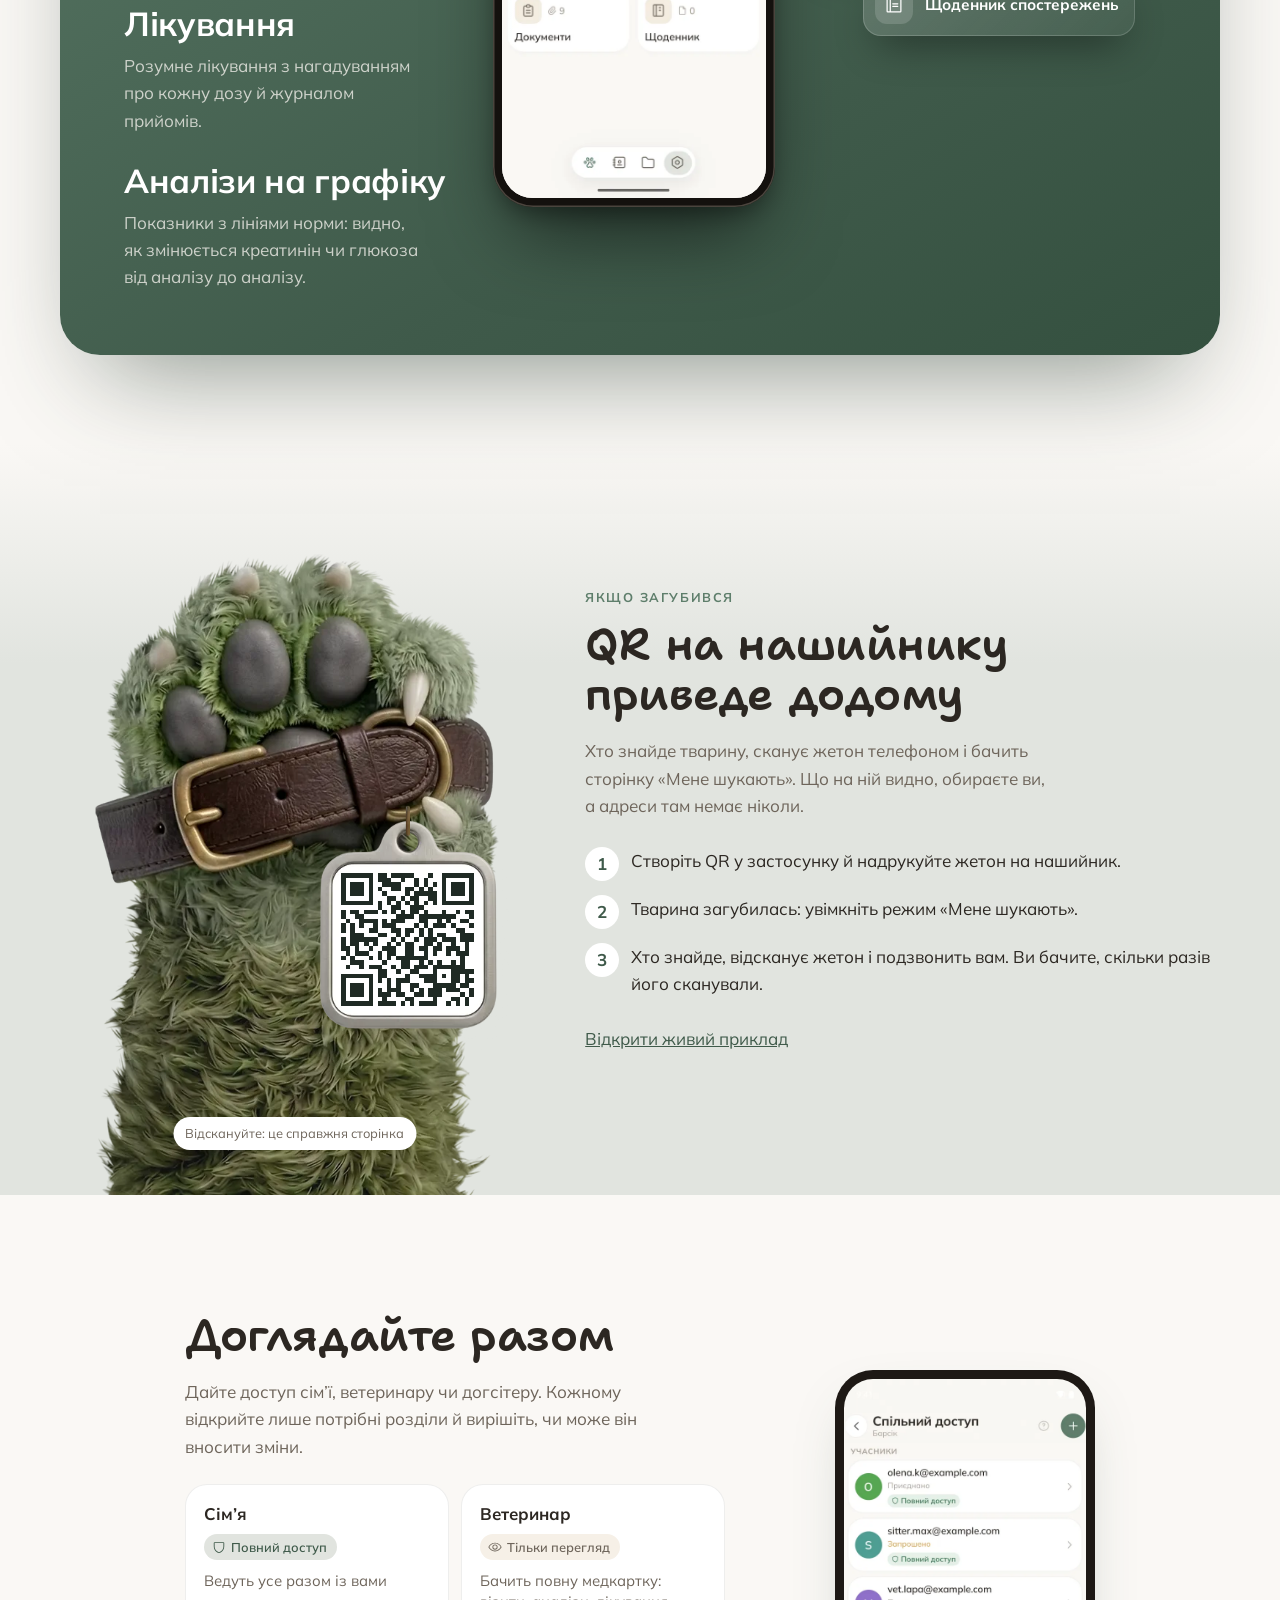
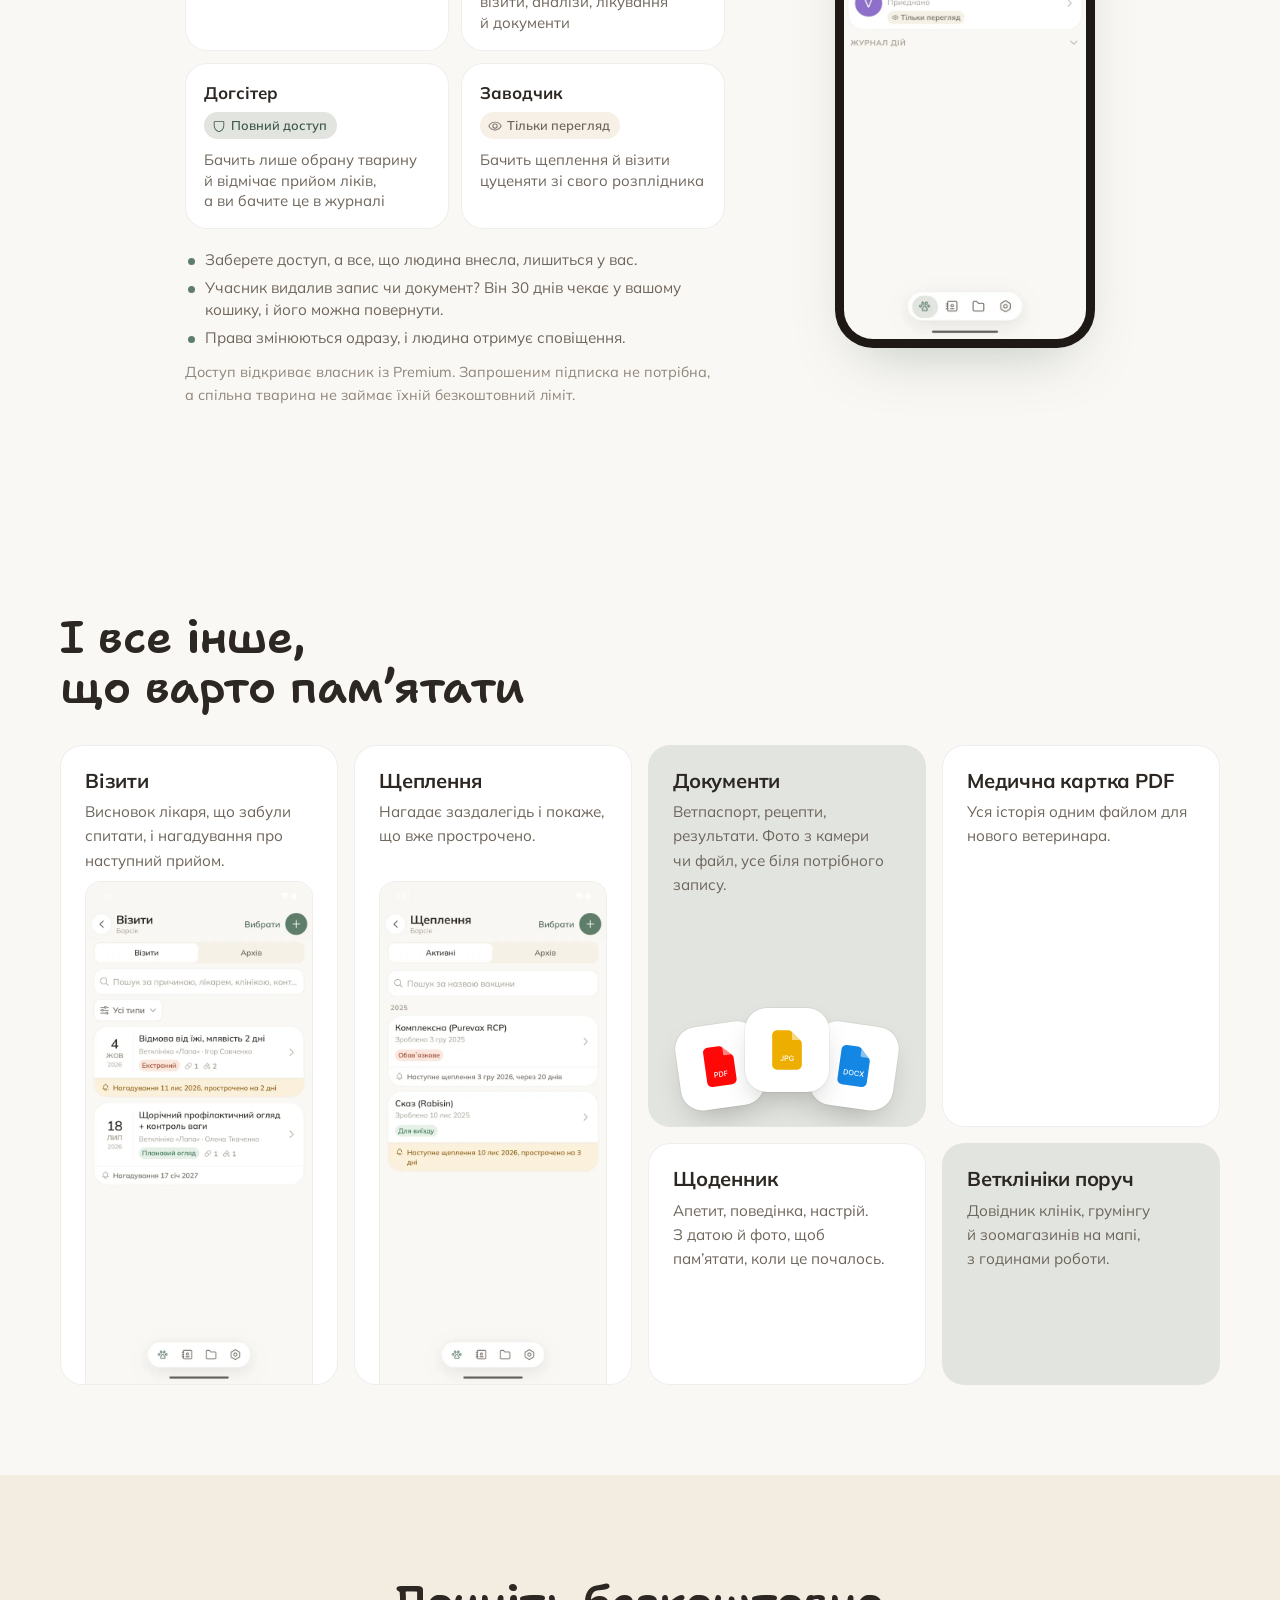
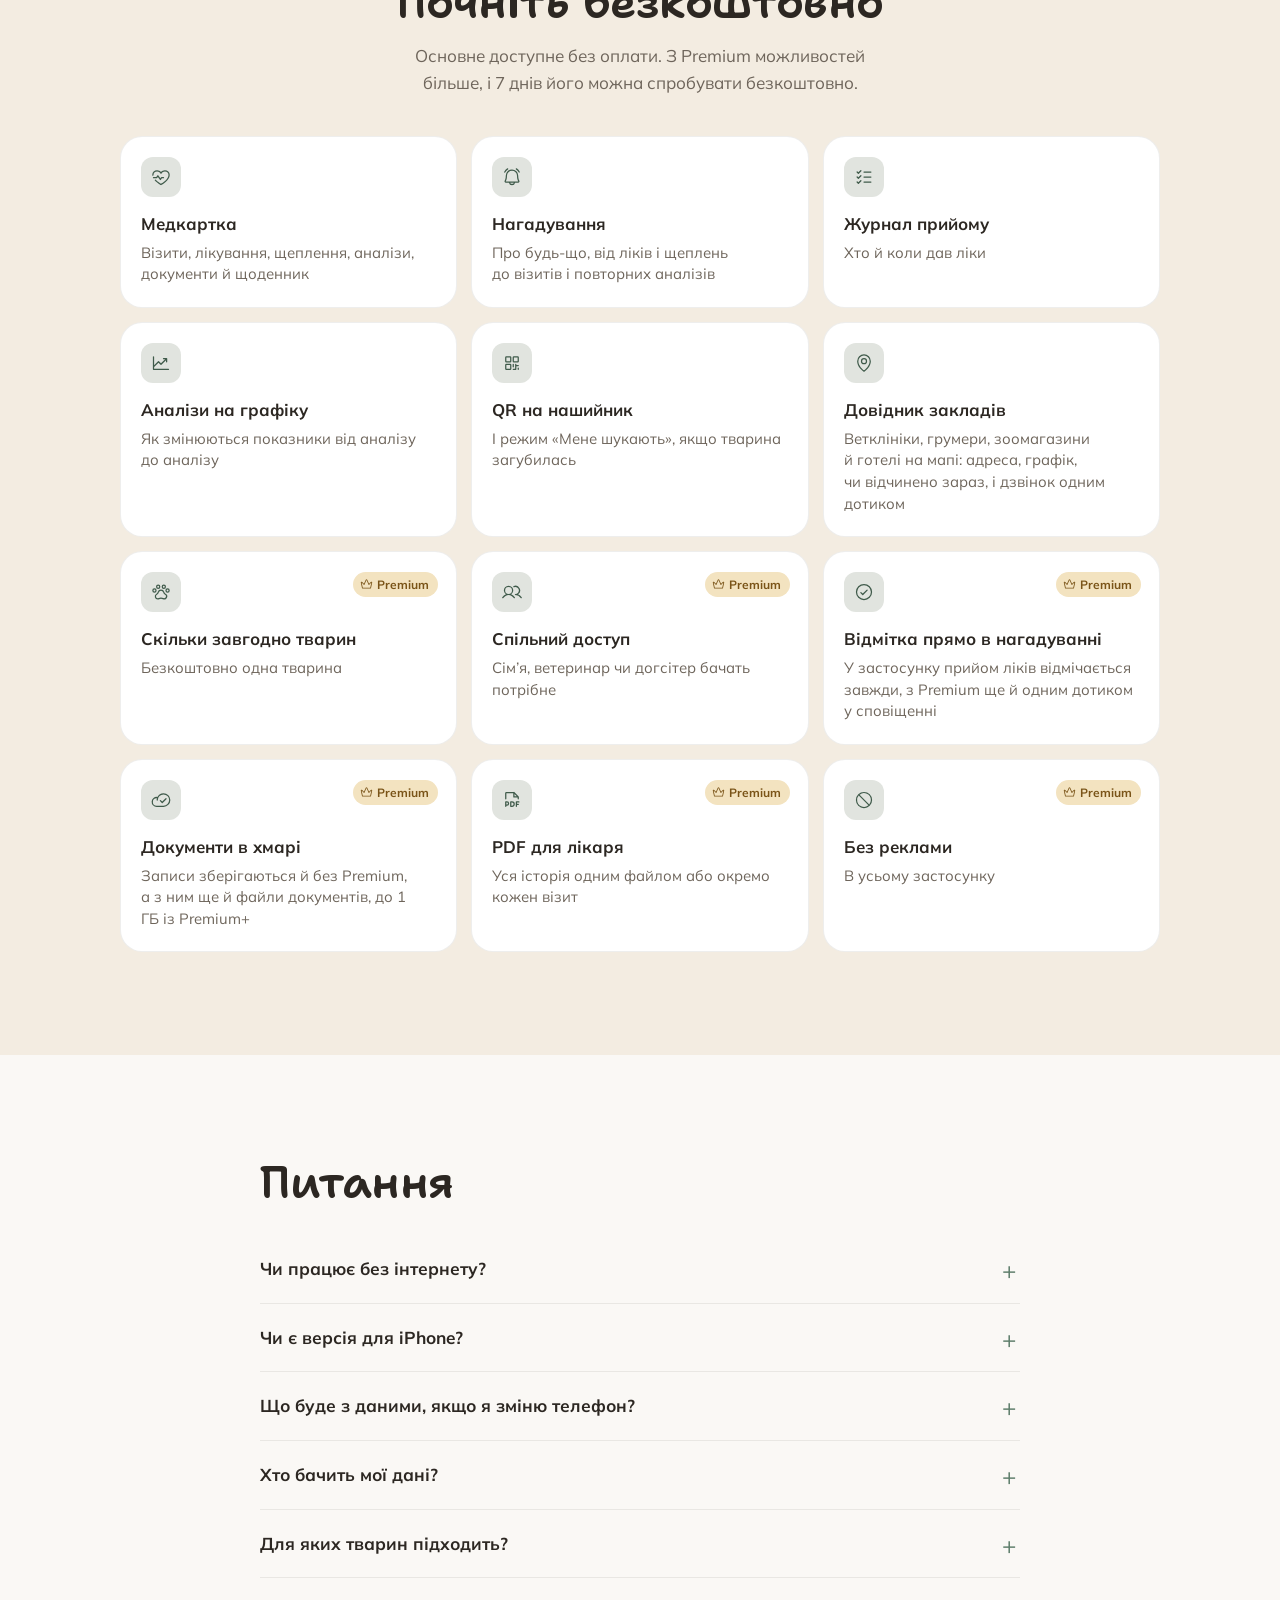
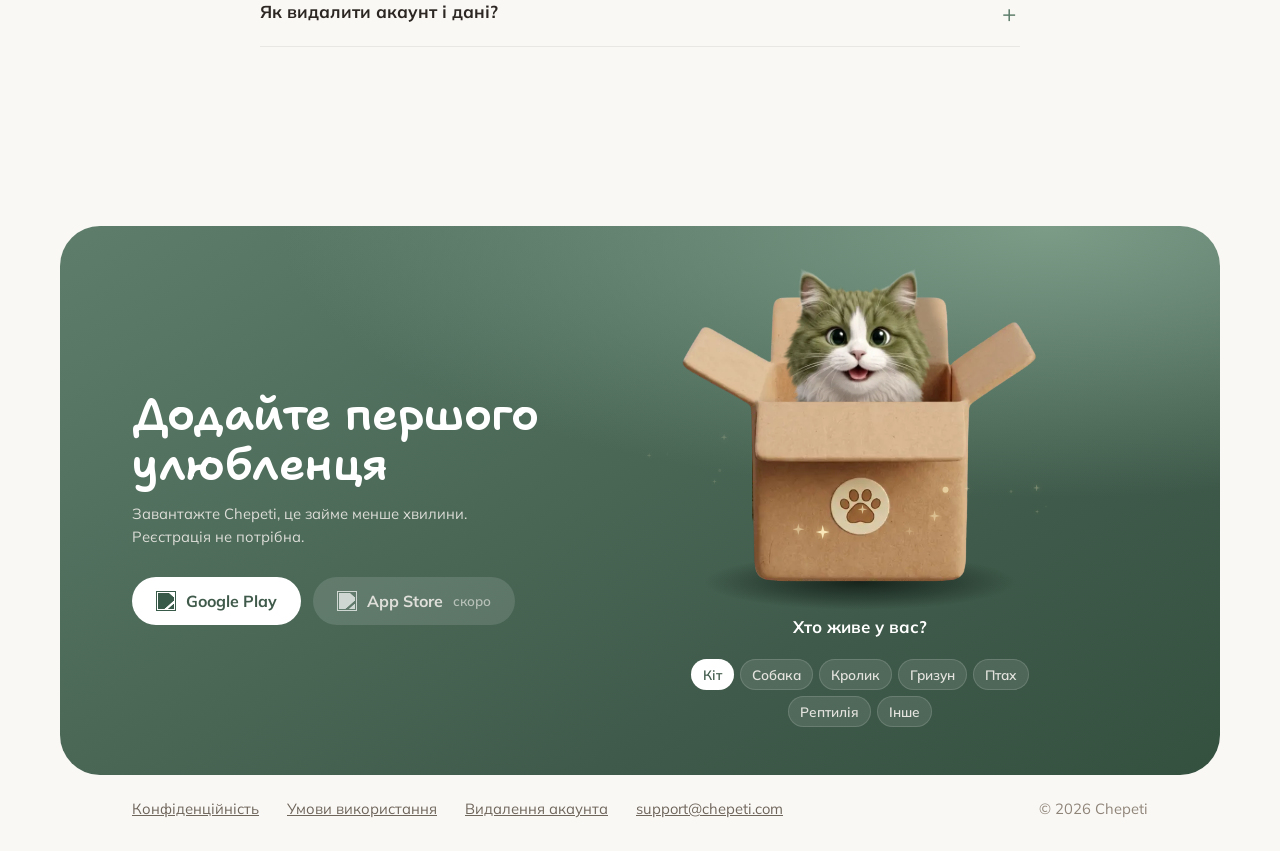
==== commit 5d6eaf2e: "Лендінг: заголовки h1/h2 — Shantell Sans 600 (файли на сайті, без Google Fonts); на телефоні головни" ====
--- a/index.html
+++ b/index.html
@@ -22,7 +22,7 @@
 <meta property="og:locale" content="uk_UA">
 <link rel="icon" href="/assets/favicon.png">
 <link rel="preload" href="/assets/fonts/Mulish_700Bold.ttf" as="font" type="font/ttf" crossorigin>
-<link rel="stylesheet" href="/assets/landing.css?v=a3432a01">
+<link rel="stylesheet" href="/assets/landing.css?v=0e121b8e">
 <script>document.documentElement.classList.add('js');try{var th=localStorage.getItem('theme');if(th)document.documentElement.dataset.theme=th}catch(e){}</script>
 <script src="https://cdnjs.cloudflare.com/ajax/libs/gsap/3.12.5/gsap.min.js" defer></script>
 <script src="https://cdnjs.cloudflare.com/ajax/libs/gsap/3.12.5/ScrollTrigger.min.js" defer></script>
--- a/assets/landing.css
+++ b/assets/landing.css
@@ -3,6 +3,9 @@
 @font-face { font-family: Mulish; src: url(fonts/Mulish_400Regular.ttf) format('truetype'); font-weight: 400; font-display: swap; }
 @font-face { font-family: Mulish; src: url(fonts/Mulish_600SemiBold.ttf) format('truetype'); font-weight: 600; font-display: swap; }
 @font-face { font-family: Mulish; src: url(fonts/Mulish_700Bold.ttf) format('truetype'); font-weight: 700; font-display: swap; }
+/* Заголовки h1/h2 — Shantell Sans 600 (власник 18.11), лежить на сайті, не з Google Fonts: щоб Google не бачив відвідувачів. Ліцензія OFL. */
+@font-face { font-family: 'Shantell Sans'; src: url(fonts/ShantellSans_600_cyrillic.woff2) format('woff2'); font-weight: 600; font-display: swap; unicode-range: U+0301, U+0400-045F, U+0490-0491, U+04B0-04B1, U+2116; }
+@font-face { font-family: 'Shantell Sans'; src: url(fonts/ShantellSans_600_latin.woff2) format('woff2'); font-weight: 600; font-display: swap; unicode-range: U+0000-00FF, U+0131, U+0152-0153, U+02BB-02BC, U+02C6, U+02DA, U+02DC, U+0304, U+0308, U+0329, U+2000-206F, U+20AC, U+2122, U+2191, U+2193, U+2212, U+2215, U+FEFF, U+FFFD; }
 
 :root {
   --paper: #FAF8F5; --paper2: #F3ECE1; --surface: #FFFFFF; --surface2: #F6F0E7;
@@ -47,6 +50,7 @@
 :focus-visible { outline: 3px solid var(--accent); outline-offset: 3px; border-radius: 8px; }
 .wrap { width: min(1160px, 100% - 40px); margin-inline: auto; }
 h1, h2, h3 { text-wrap: balance; margin: 0; font-weight: 700; letter-spacing: -.02em; line-height: 1.12; }
+h1, h2 { font-family: 'Shantell Sans', Mulish, sans-serif; font-weight: 600; letter-spacing: -.01em; }
 h1 { font-size: clamp(2.3rem, 4.4vw, 3.5rem); }
 h2 { font-size: clamp(1.9rem, 3.6vw, 2.8rem); }
 h3 { font-size: 1.25rem; letter-spacing: -.01em; }
@@ -531,7 +535,7 @@
 .foot-arc { position: absolute; inset: 0; width: 100%; height: 100%; overflow: visible; pointer-events: none; }
 .foot-arc text { fill: var(--ink2); font: 700 22px Mulish, sans-serif; letter-spacing: .14em; text-transform: uppercase; }
 @media (max-width: 860px) { .foot-dog { margin-top: 36px; } .foot-arc text { fill: rgba(244, 241, 236, .8); } } /* на телефоні песик увесь на зеленому — текст світлий, зверху місце для дуги */
-@media (max-width: 420px) { .tour-intro h1 { font-size: clamp(1.8rem, 8.6vw, 2.3rem); } } /* на 375 px «Здоров’я улюбленця» не влазило в рядок */
+@media (max-width: 420px) { .tour-intro h1 { font-size: clamp(1.6rem, 7.6vw, 2.1rem); } } /* на 375 px заголовок у два рядки (Shantell Sans ширший за Mulish) */
 @media (max-width: 860px) { .tour.anim .tour-texts p { font-size: .9rem; line-height: 1.45; max-width: 36ch; margin-top: 6px; } } /* довший опис першого кроку вилазив за верх картки */
 /* Легкий режим туру на телефоні (клас .lite ставить tour.js): без розмиття під плашками й шапкою — щільний фон замість скла */
 .tour.lite .badge { backdrop-filter: none; -webkit-backdrop-filter: none; background: rgba(255, 255, 255, .13); }
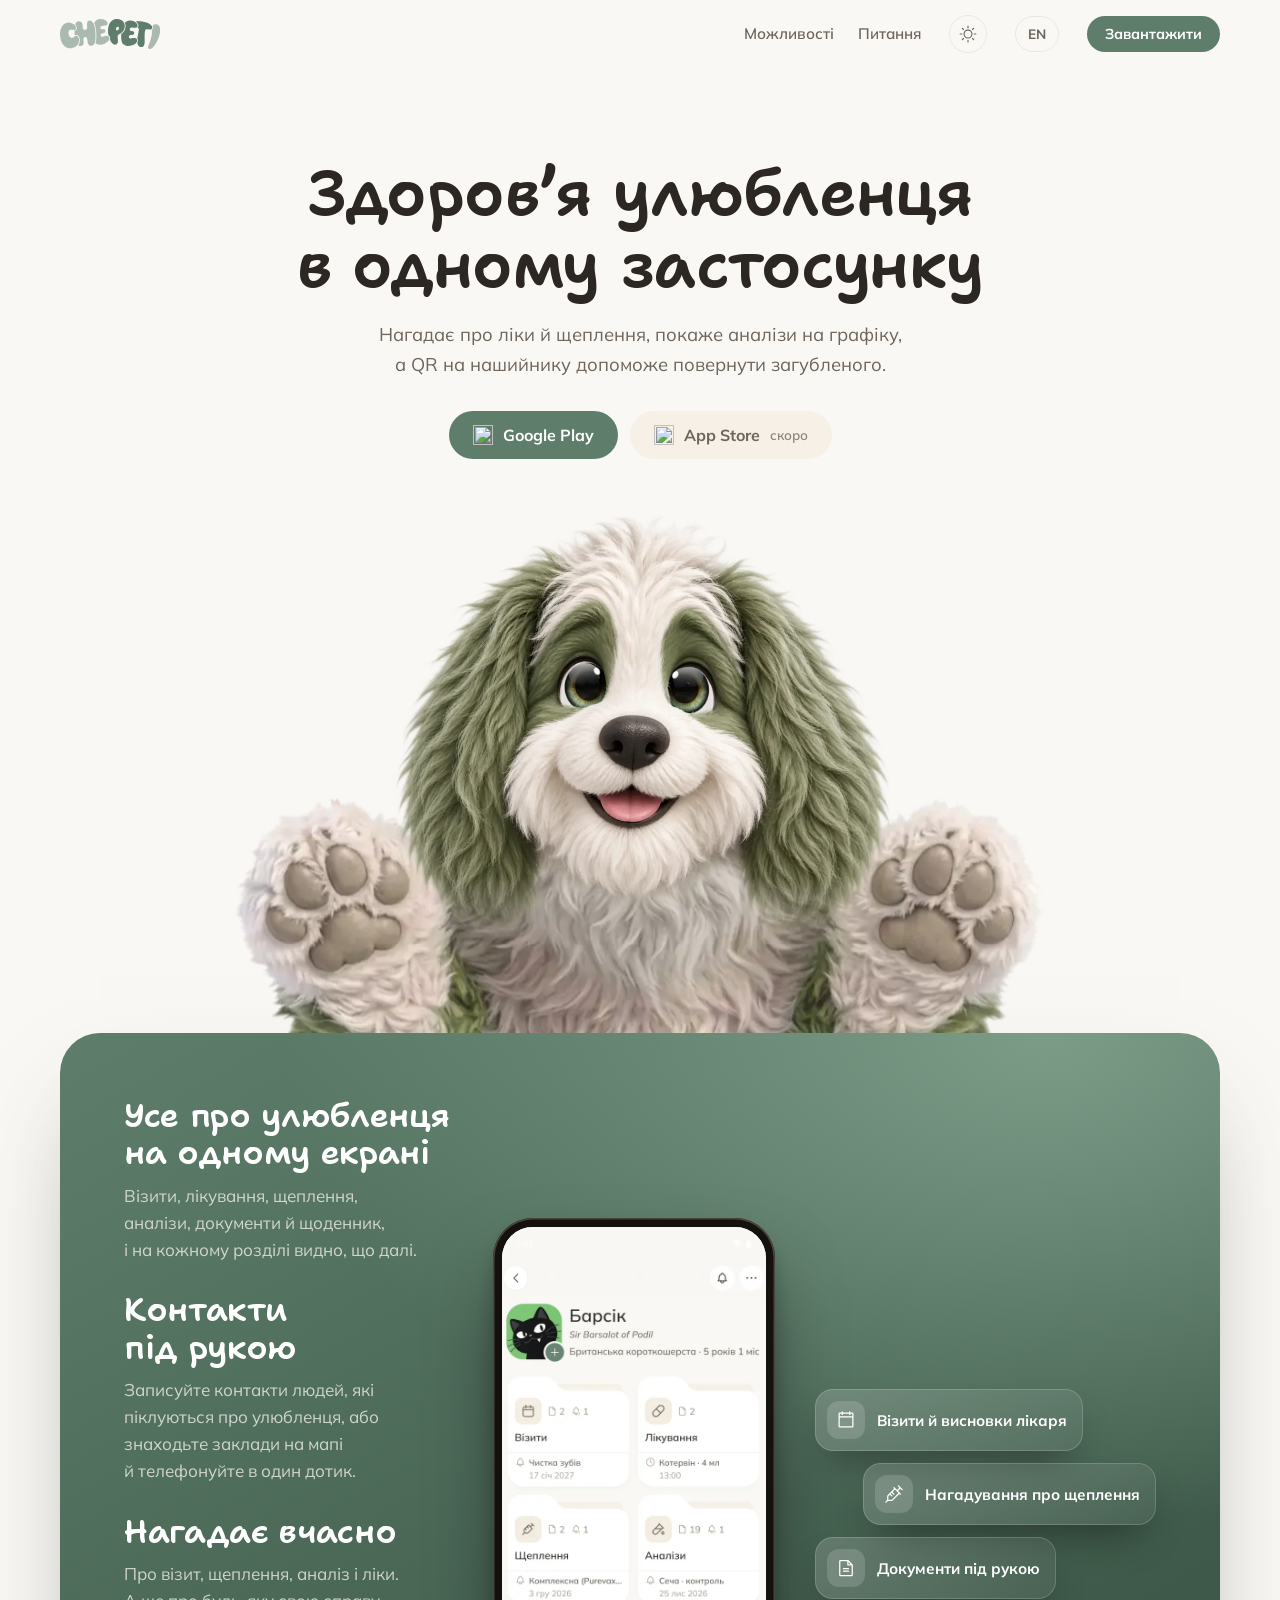
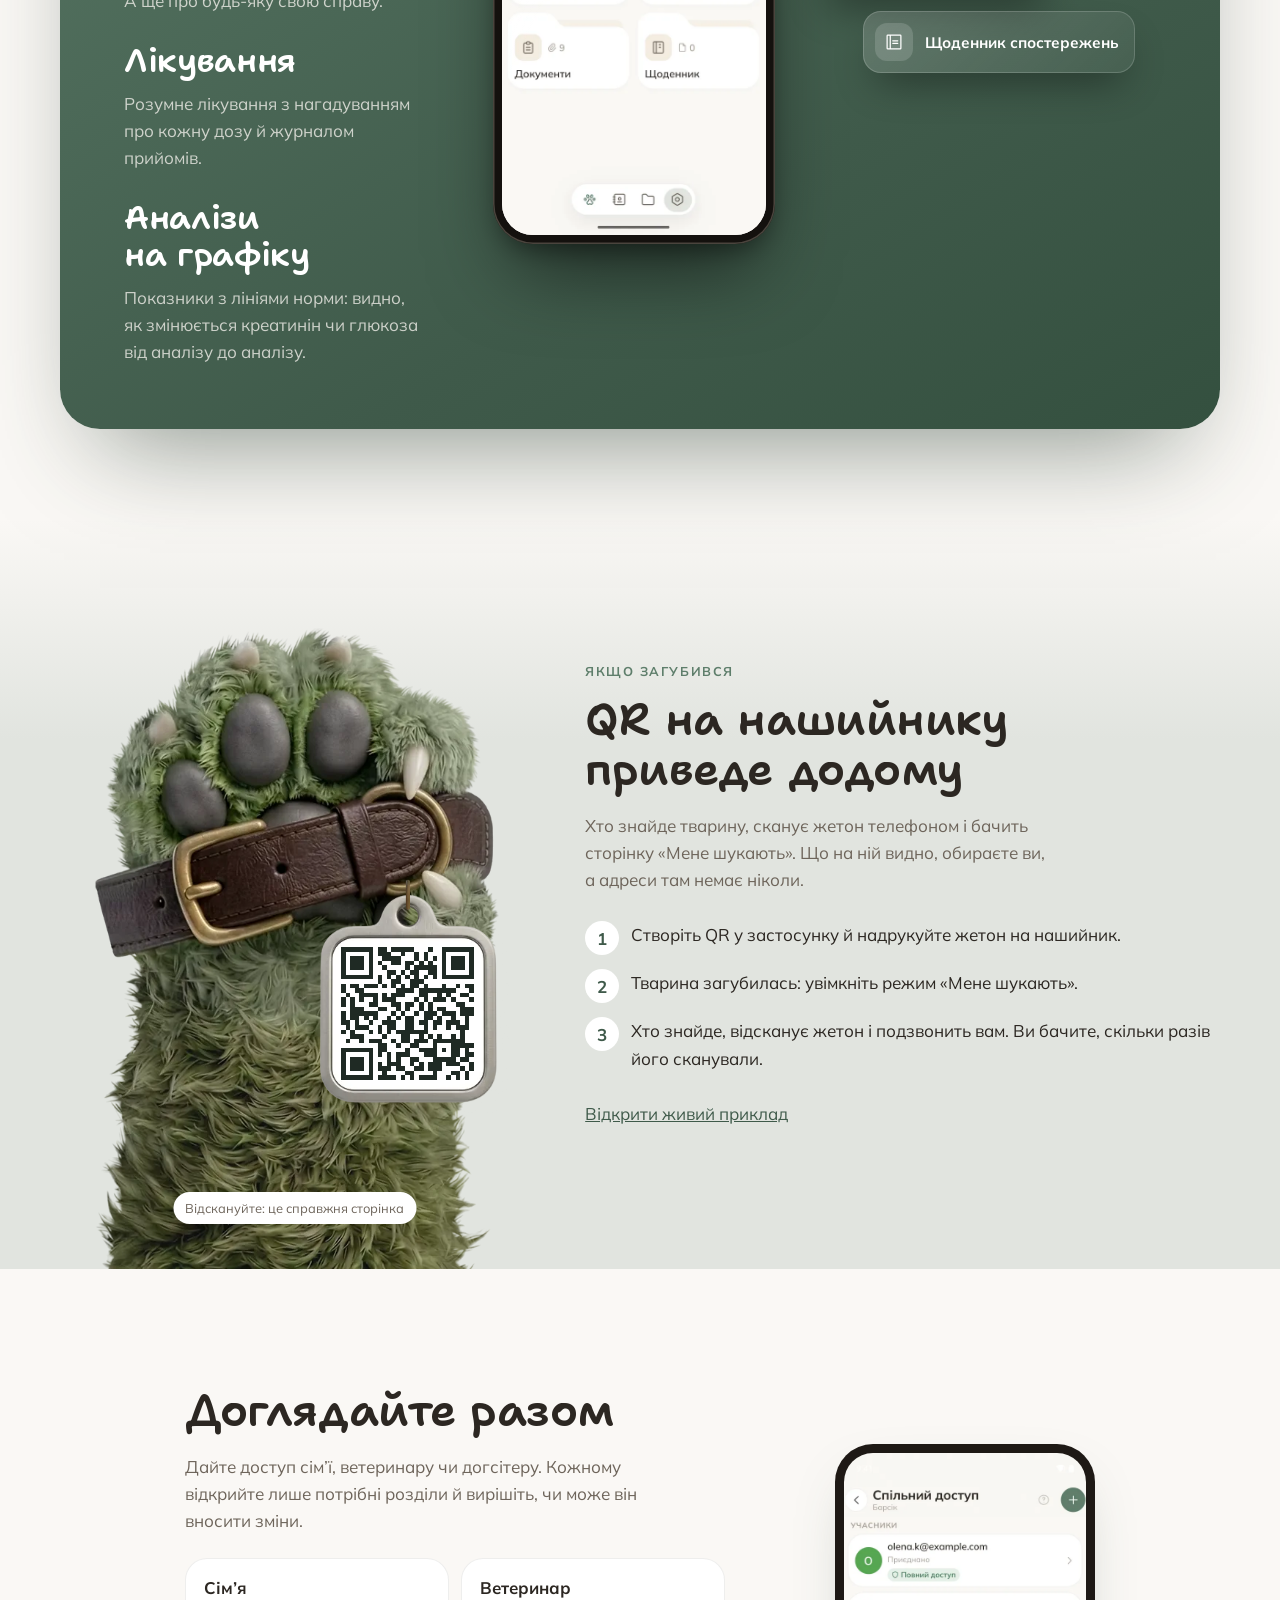
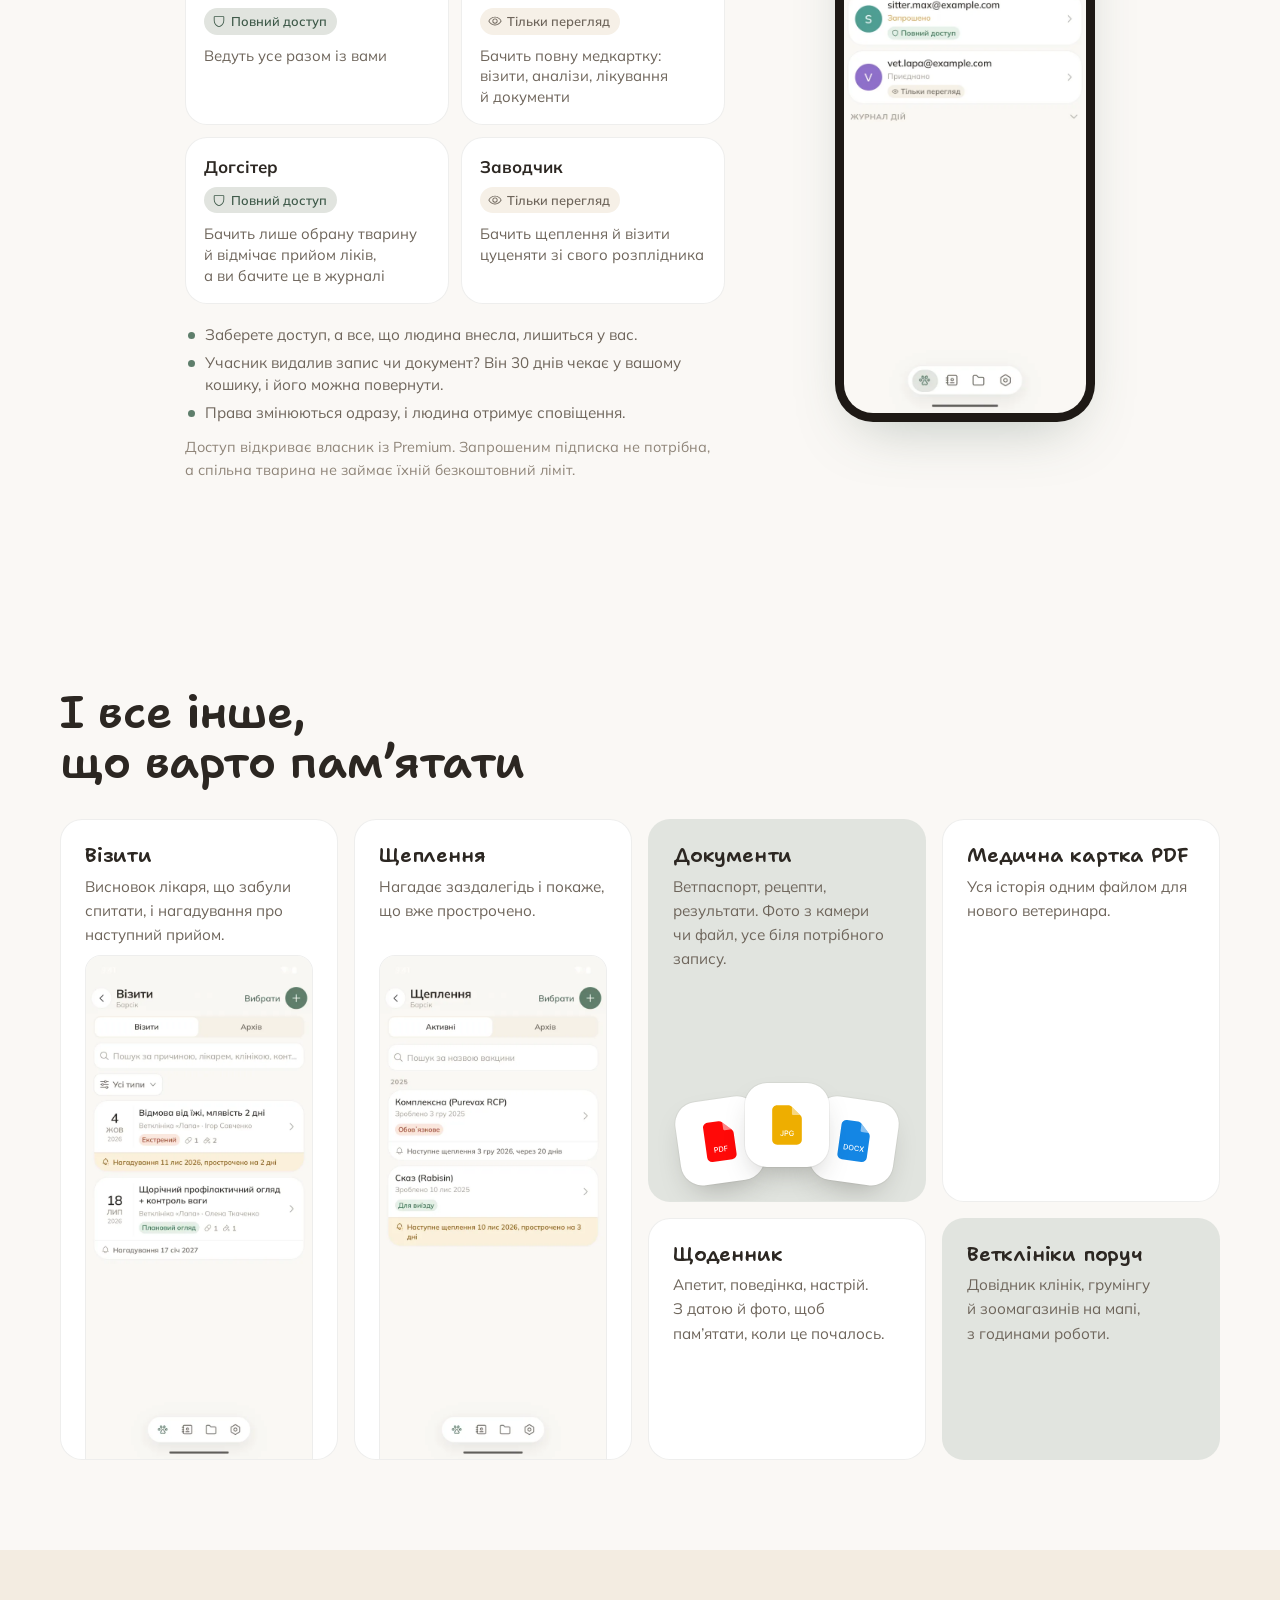
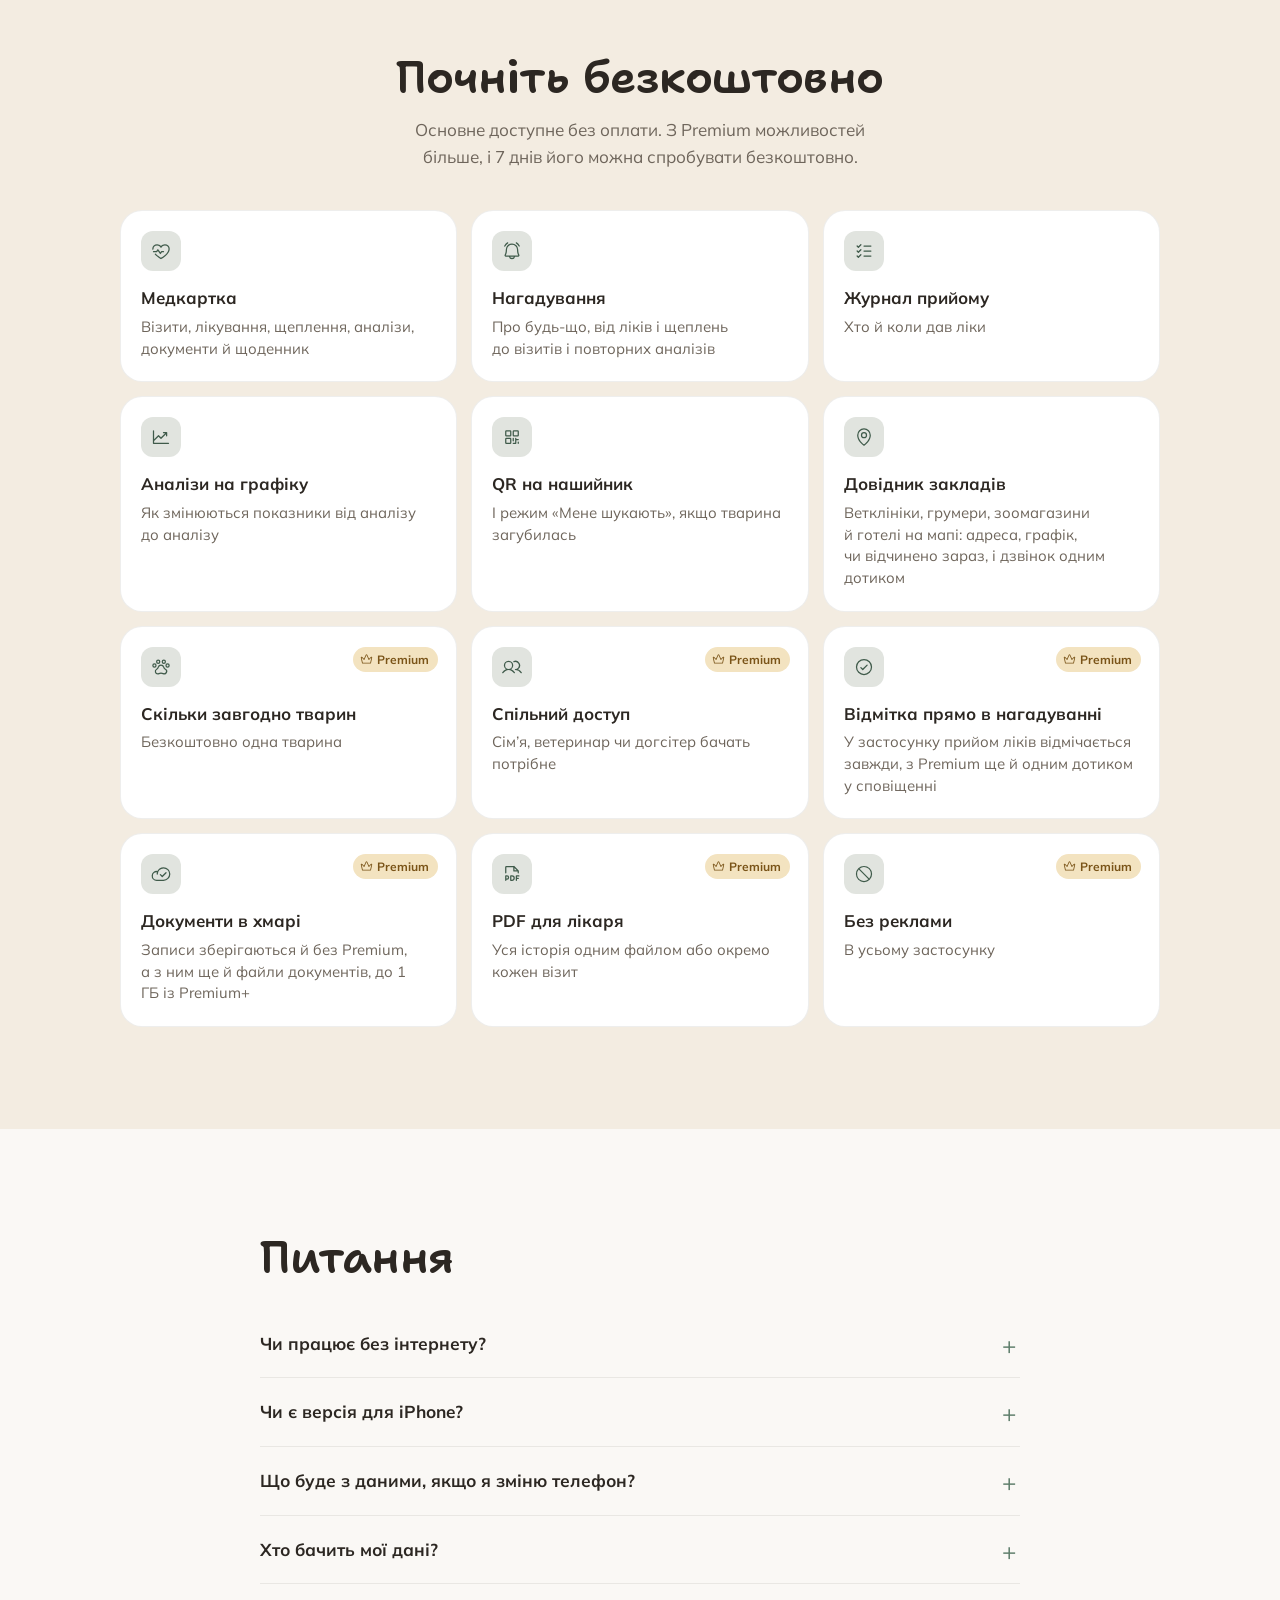
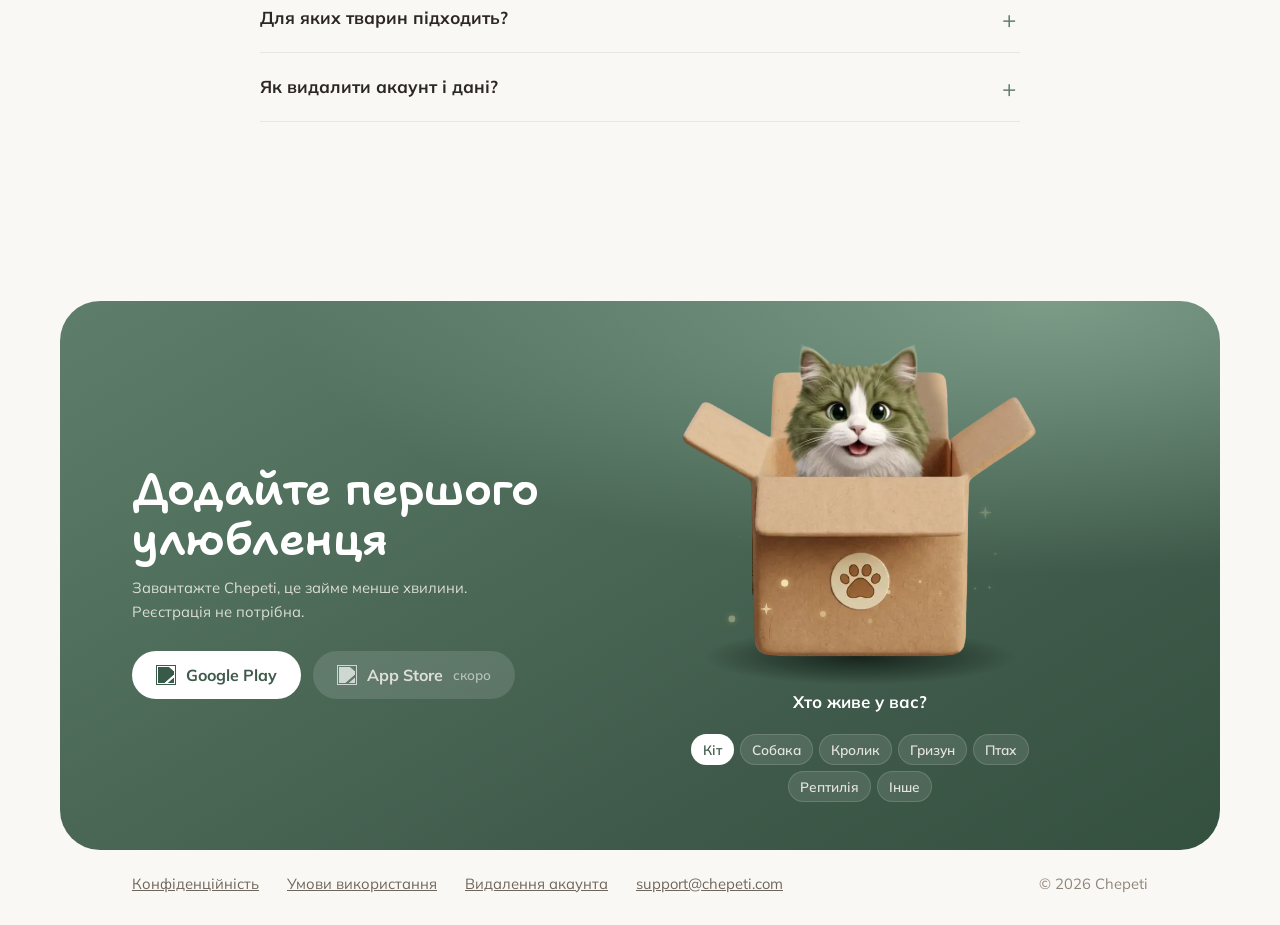
==== commit bd88946b: "Лендінг: Shantell Sans і на h3 (тур, картки функцій) Co-Authored-By: Claude Opus 5.5 <noreply@anthro" ====
--- a/index.html
+++ b/index.html
@@ -22,7 +22,7 @@
 <meta property="og:locale" content="uk_UA">
 <link rel="icon" href="/assets/favicon.png">
 <link rel="preload" href="/assets/fonts/Mulish_700Bold.ttf" as="font" type="font/ttf" crossorigin>
-<link rel="stylesheet" href="/assets/landing.css?v=0e121b8e">
+<link rel="stylesheet" href="/assets/landing.css?v=ed5dc754">
 <script>document.documentElement.classList.add('js');try{var th=localStorage.getItem('theme');if(th)document.documentElement.dataset.theme=th}catch(e){}</script>
 <script src="https://cdnjs.cloudflare.com/ajax/libs/gsap/3.12.5/gsap.min.js" defer></script>
 <script src="https://cdnjs.cloudflare.com/ajax/libs/gsap/3.12.5/ScrollTrigger.min.js" defer></script>
--- a/assets/landing.css
+++ b/assets/landing.css
@@ -3,7 +3,7 @@
 @font-face { font-family: Mulish; src: url(fonts/Mulish_400Regular.ttf) format('truetype'); font-weight: 400; font-display: swap; }
 @font-face { font-family: Mulish; src: url(fonts/Mulish_600SemiBold.ttf) format('truetype'); font-weight: 600; font-display: swap; }
 @font-face { font-family: Mulish; src: url(fonts/Mulish_700Bold.ttf) format('truetype'); font-weight: 700; font-display: swap; }
-/* Заголовки h1/h2 — Shantell Sans 600 (власник 18.11), лежить на сайті, не з Google Fonts: щоб Google не бачив відвідувачів. Ліцензія OFL. */
+/* Заголовки h1–h3 — Shantell Sans 600 (власник 18.11), лежить на сайті, не з Google Fonts: щоб Google не бачив відвідувачів. Ліцензія OFL. */
 @font-face { font-family: 'Shantell Sans'; src: url(fonts/ShantellSans_600_cyrillic.woff2) format('woff2'); font-weight: 600; font-display: swap; unicode-range: U+0301, U+0400-045F, U+0490-0491, U+04B0-04B1, U+2116; }
 @font-face { font-family: 'Shantell Sans'; src: url(fonts/ShantellSans_600_latin.woff2) format('woff2'); font-weight: 600; font-display: swap; unicode-range: U+0000-00FF, U+0131, U+0152-0153, U+02BB-02BC, U+02C6, U+02DA, U+02DC, U+0304, U+0308, U+0329, U+2000-206F, U+20AC, U+2122, U+2191, U+2193, U+2212, U+2215, U+FEFF, U+FFFD; }
 
@@ -50,7 +50,7 @@
 :focus-visible { outline: 3px solid var(--accent); outline-offset: 3px; border-radius: 8px; }
 .wrap { width: min(1160px, 100% - 40px); margin-inline: auto; }
 h1, h2, h3 { text-wrap: balance; margin: 0; font-weight: 700; letter-spacing: -.02em; line-height: 1.12; }
-h1, h2 { font-family: 'Shantell Sans', Mulish, sans-serif; font-weight: 600; letter-spacing: -.01em; }
+h1, h2, h3 { font-family: 'Shantell Sans', Mulish, sans-serif; font-weight: 600; letter-spacing: -.01em; }
 h1 { font-size: clamp(2.3rem, 4.4vw, 3.5rem); }
 h2 { font-size: clamp(1.9rem, 3.6vw, 2.8rem); }
 h3 { font-size: 1.25rem; letter-spacing: -.01em; }
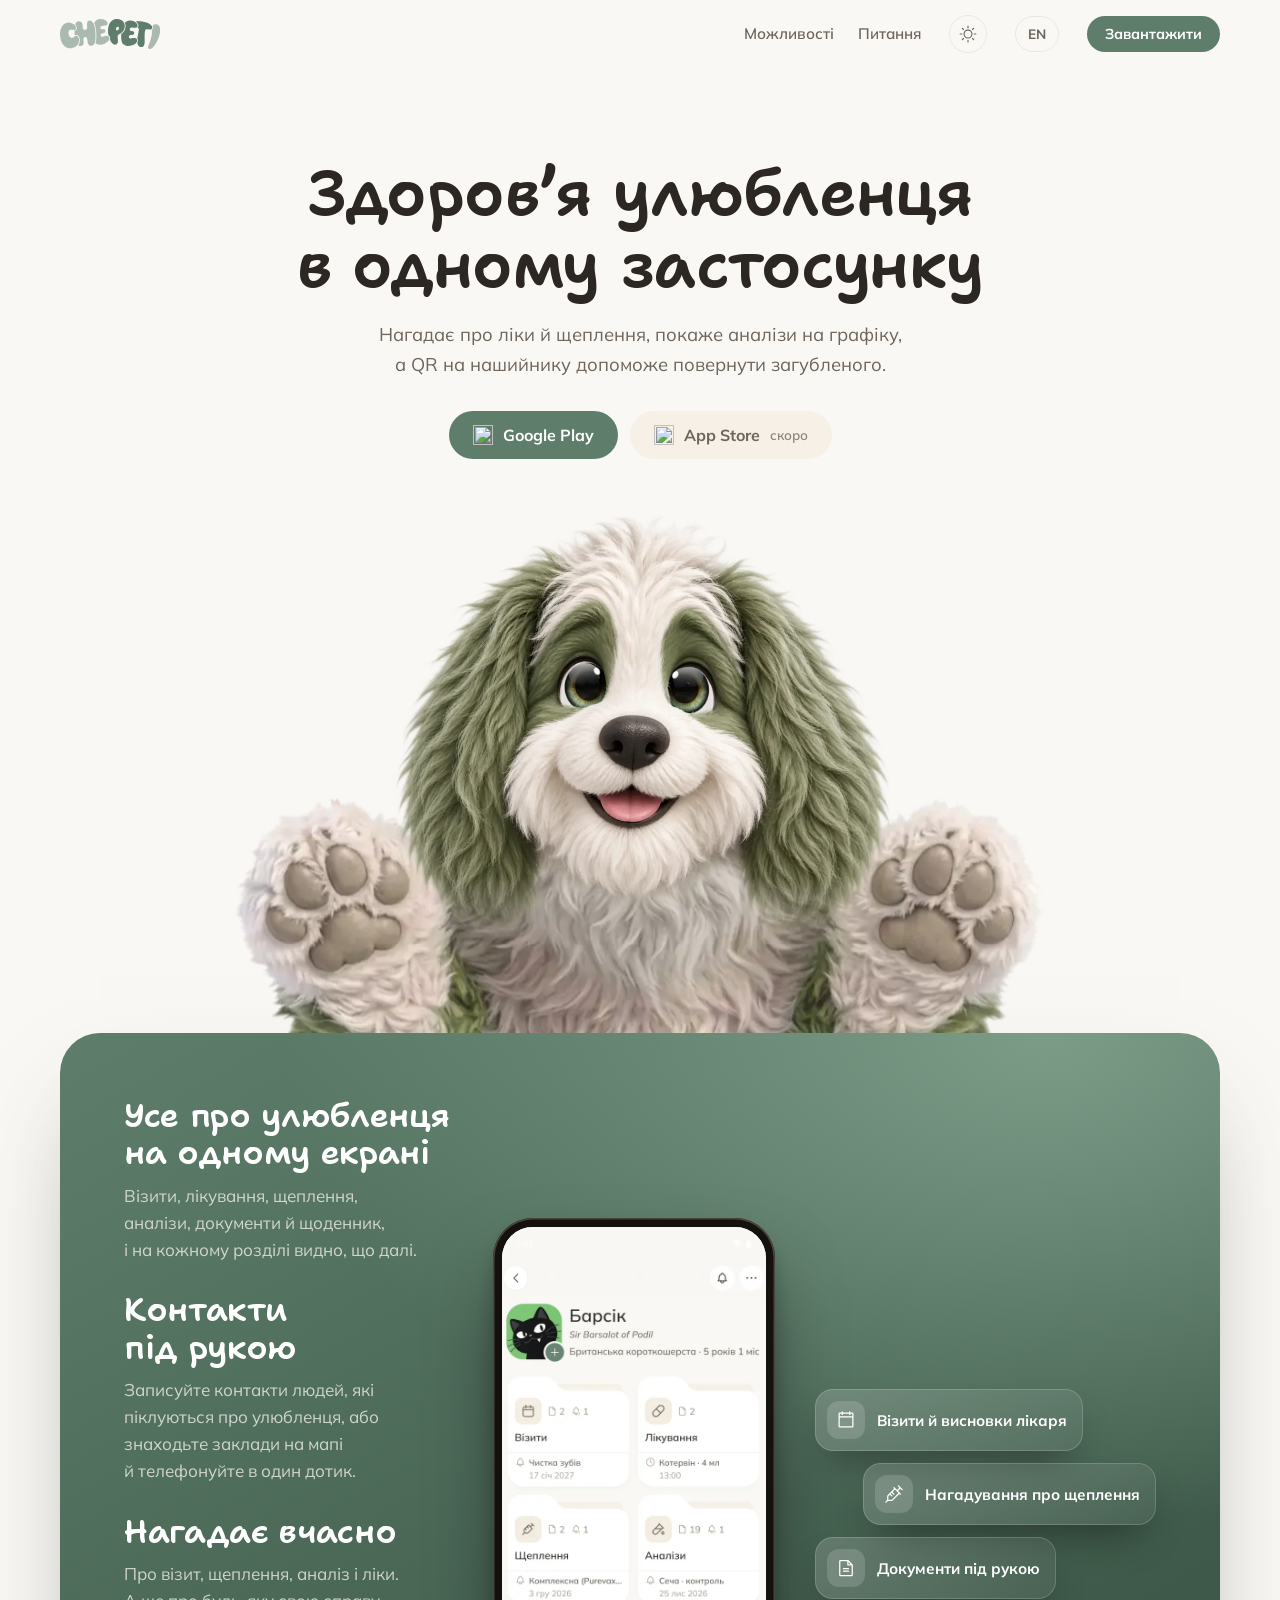
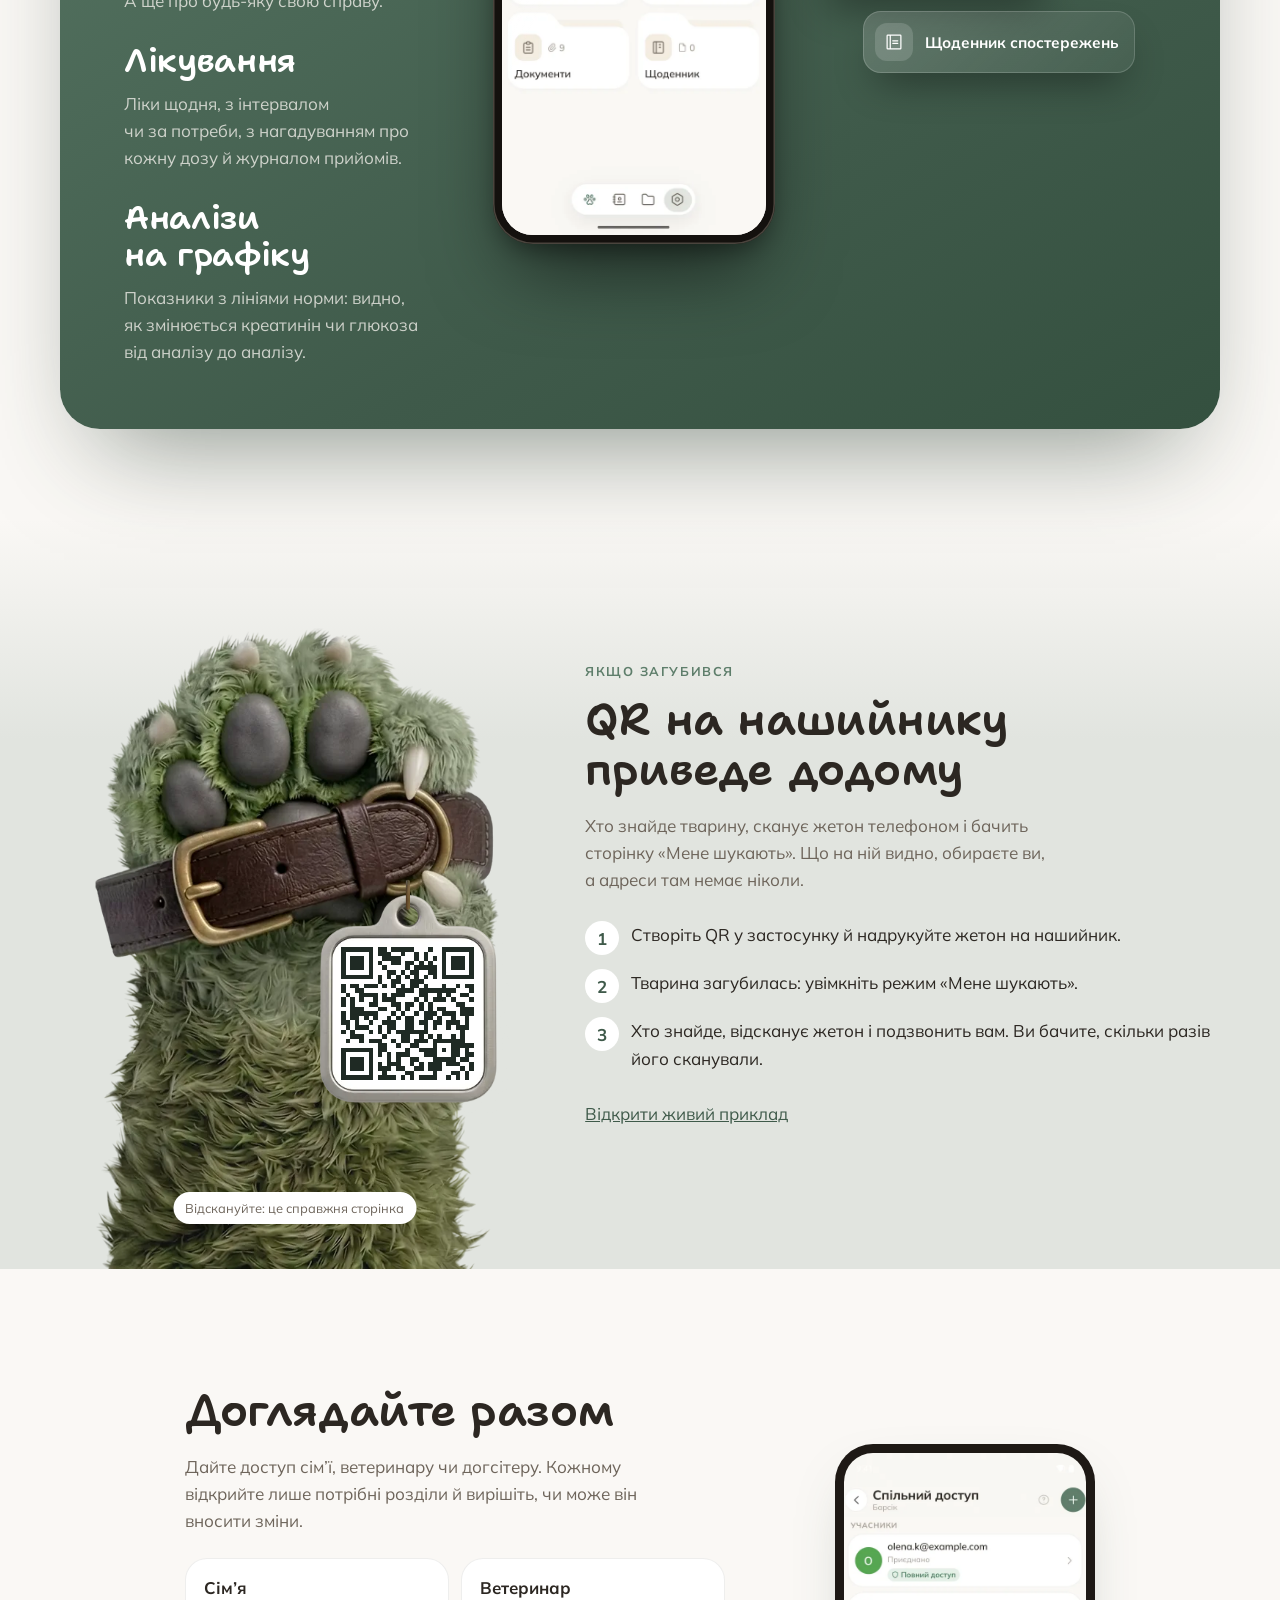
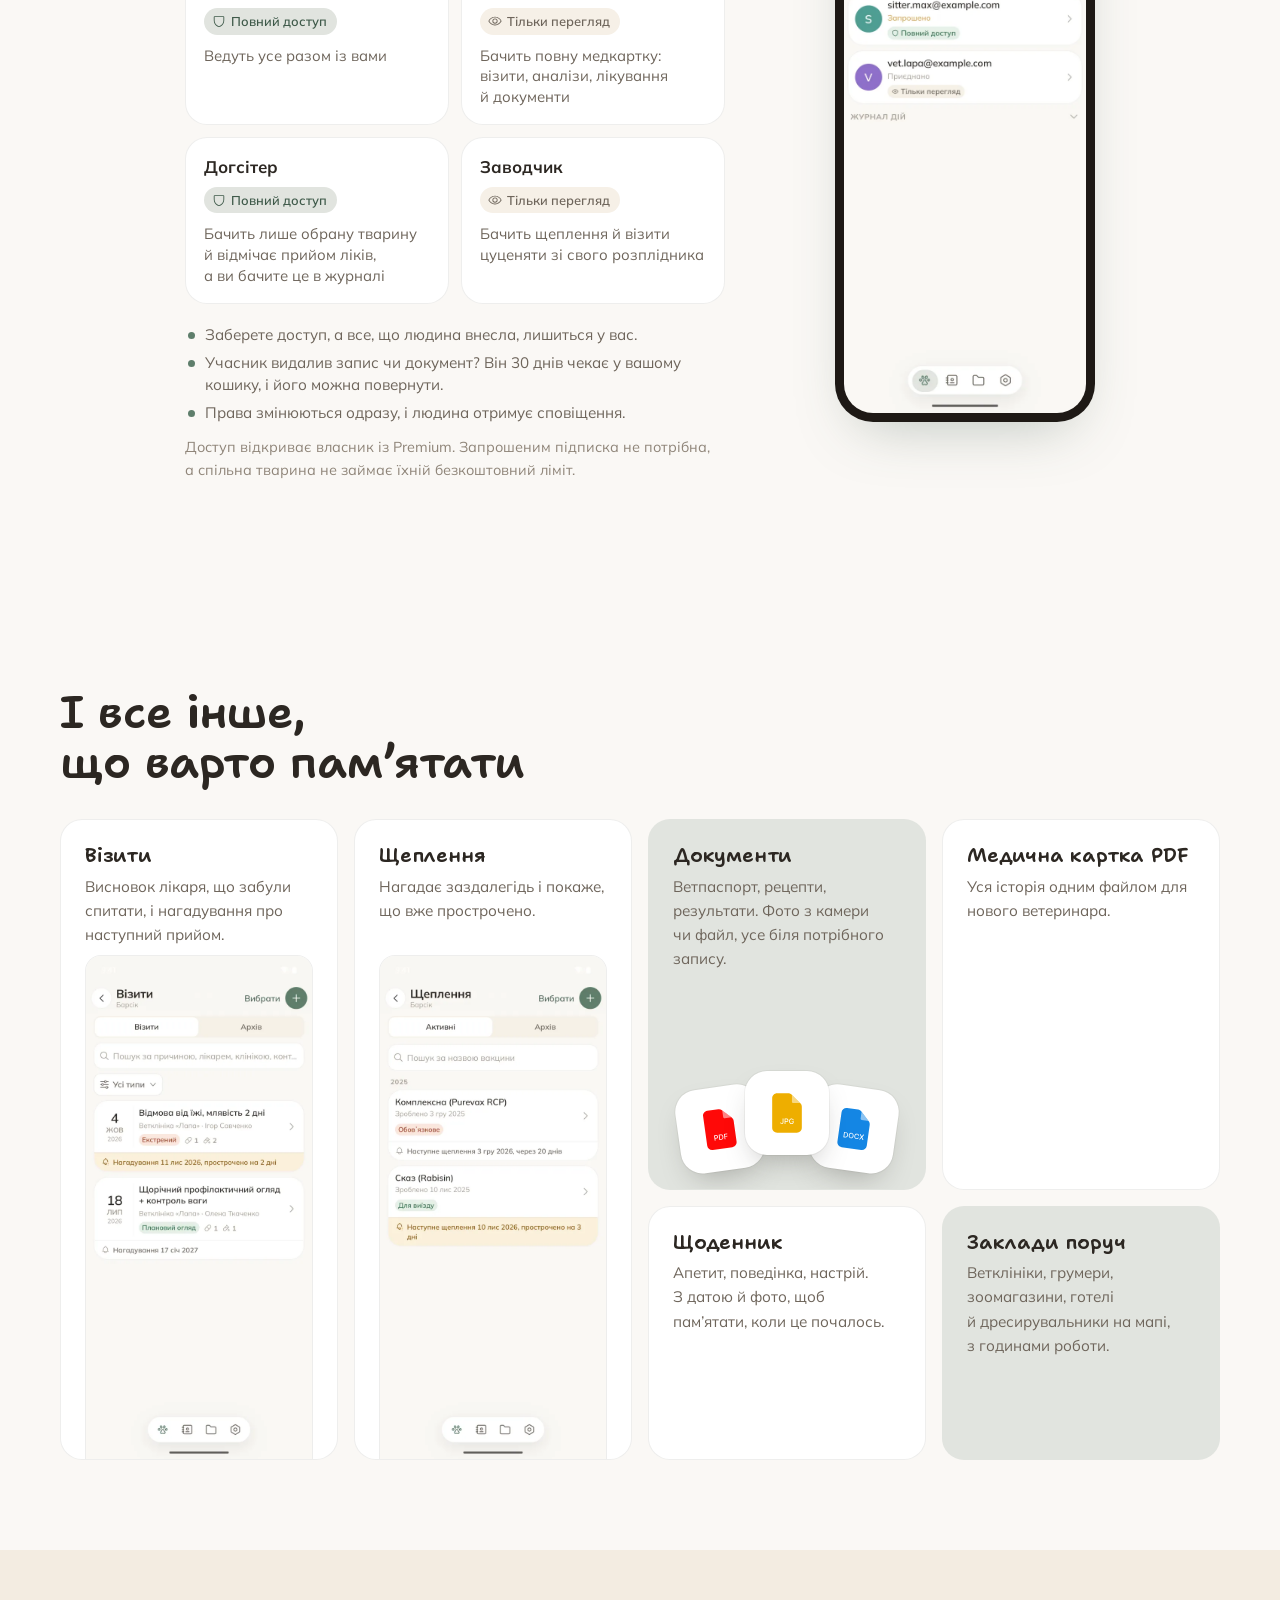
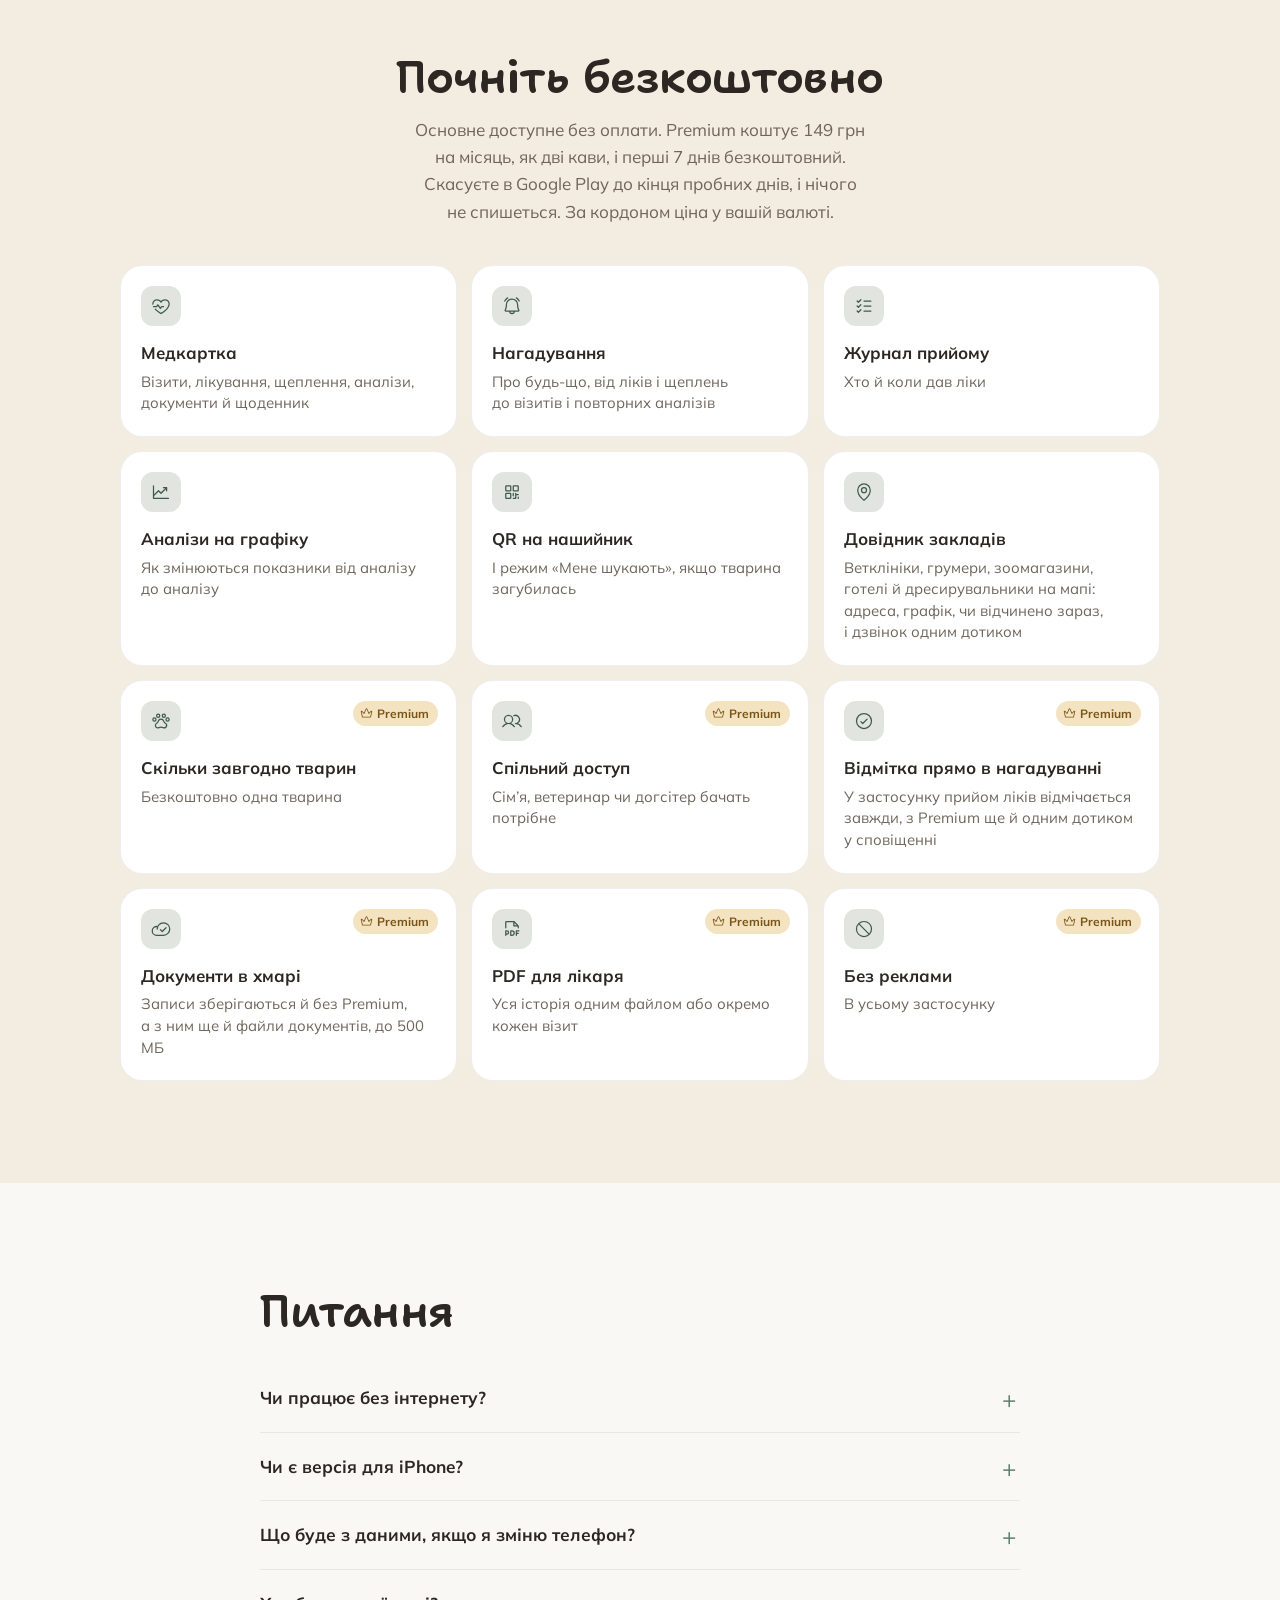
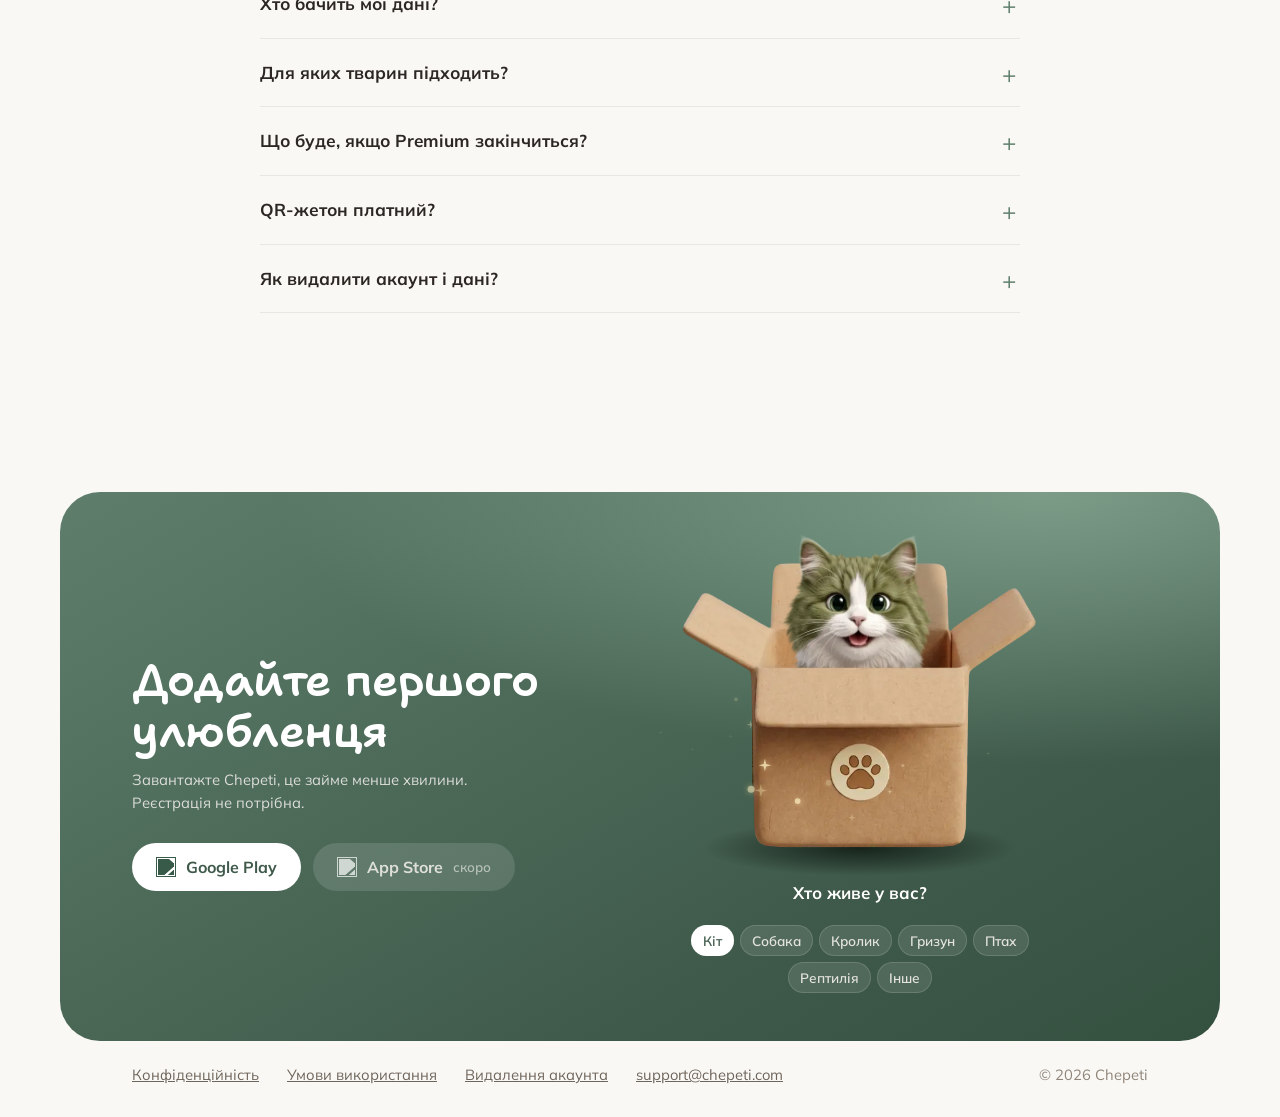
==== commit cff79eca: "Лендінг: тексти за перевіркою агентами-читачами — ціна Premium (149 грн / кава), Premium+ прибрано, " ====
--- a/index.html
+++ b/index.html
@@ -27,7 +27,7 @@
 <script src="https://cdnjs.cloudflare.com/ajax/libs/gsap/3.12.5/gsap.min.js" defer></script>
 <script src="https://cdnjs.cloudflare.com/ajax/libs/gsap/3.12.5/ScrollTrigger.min.js" defer></script>
 <script type="application/ld+json">{"@context": "https://schema.org", "@type": "MobileApplication", "name": "Chepeti", "operatingSystem": "Android", "applicationCategory": "LifestyleApplication", "inLanguage": ["uk", "en"], "description": "Нагадування про ліки й щеплення, аналізи на графіку, документи, спільний доступ для сім’ї і QR на нашийник, щоб знайти загубленого улюбленця.", "url": "https://chepeti.com/", "installUrl": "https://play.google.com/store/apps/details?id=com.chepeti.app", "offers": {"@type": "Offer", "price": "0", "priceCurrency": "USD"}}</script>
-<script type="application/ld+json">{"@context": "https://schema.org", "@type": "FAQPage", "mainEntity": [{"@type": "Question", "name": "Чи працює без інтернету?", "acceptedAnswer": {"@type": "Answer", "text": "Так. Дані лежать на телефоні, нагадування приходять і без мережі. Інтернет потрібен для хмарної копії, спільного доступу й сторінки QR. Записи, внесені без мережі, збережуться на телефоні й потраплять у хмару, щойно з’явиться зв’язок."}}, {"@type": "Question", "name": "Чи є версія для iPhone?", "acceptedAnswer": {"@type": "Answer", "text": "Готуємо. Зараз Chepeti є в Google Play, версія для iPhone з’явиться в App Store."}}, {"@type": "Question", "name": "Що буде з даними, якщо я зміню телефон?", "acceptedAnswer": {"@type": "Answer", "text": "Якщо ви додали й підтвердили email, увійдіть в акаунт на новому телефоні, і повернуться всі записи: візити, лікування, щеплення, аналізи, щоденник. З Premium повернуться ще й файли документів."}}, {"@type": "Question", "name": "Хто бачить мої дані?", "acceptedAnswer": {"@type": "Answer", "text": "Лише ви. Без реєстрації все лежить на телефоні, акаунт потрібен тільки для хмарної копії, QR і спільного доступу. Аналітика вмикається лише за вашою згодою, а видалити все можна одним дотиком у застосунку."}}, {"@type": "Question", "name": "Для яких тварин підходить?", "acceptedAnswer": {"@type": "Answer", "text": "Коти, собаки, кролики, гризуни, птахи, рептилії та інші."}}, {"@type": "Question", "name": "Як видалити акаунт і дані?", "acceptedAnswer": {"@type": "Answer", "text": "У застосунку: Профіль, далі «Дані і приватність». Або на сторінці видалення акаунта."}}]}</script>
+<script type="application/ld+json">{"@context": "https://schema.org", "@type": "FAQPage", "mainEntity": [{"@type": "Question", "name": "Чи працює без інтернету?", "acceptedAnswer": {"@type": "Answer", "text": "Так. Дані лежать на телефоні, нагадування приходять і без мережі. Інтернет потрібен для хмарної копії, спільного доступу й сторінки QR. Записи, внесені без мережі, збережуться на телефоні й потраплять у хмару, щойно з’явиться зв’язок."}}, {"@type": "Question", "name": "Чи є версія для iPhone?", "acceptedAnswer": {"@type": "Answer", "text": "Готуємо. Зараз Chepeti є в Google Play, версія для iPhone з’явиться в App Store. До того часу людина з iPhone не зможе приєднатися до спільного доступу."}}, {"@type": "Question", "name": "Що буде з даними, якщо я зміню телефон?", "acceptedAnswer": {"@type": "Answer", "text": "Якщо ви додали й підтвердили email, увійдіть в акаунт на новому телефоні, і повернуться всі записи: візити, лікування, щеплення, аналізи, щоденник. З Premium повернуться ще й файли документів. Без акаунта записи лежать лише на телефоні, і якщо він загубиться, разом із ним."}}, {"@type": "Question", "name": "Хто бачить мої дані?", "acceptedAnswer": {"@type": "Answer", "text": "Лише ви й ті, кому ви самі відкриєте доступ. Без реєстрації все лежить на телефоні, акаунт потрібен тільки для хмарної копії, QR і спільного доступу. Аналітика вмикається лише за вашою згодою, а видалити все можна одним дотиком у застосунку."}}, {"@type": "Question", "name": "Для яких тварин підходить?", "acceptedAnswer": {"@type": "Answer", "text": "Коти, собаки, кролики, гризуни, птахи, рептилії та інші."}}, {"@type": "Question", "name": "Що буде, якщо Premium закінчиться?", "acceptedAnswer": {"@type": "Answer", "text": "Усі тварини й записи лишаються, вносити нове можна далі. Додати ще одну тварину, відкрити доступ і зробити PDF уже не вийде, а відкритий раніше доступ стане на паузу. Файли документів із хмари можна забрати на телефон, дату видно в застосунку."}}, {"@type": "Question", "name": "QR-жетон платний?", "acceptedAnswer": {"@type": "Answer", "text": "Ні, QR безкоштовний. Застосунок створює картинку, а жетон ви друкуєте чи замовляєте де зручно. Хто знайде тварину, відкриє сторінку звичайною камерою телефона, без застосунку."}}, {"@type": "Question", "name": "Як видалити акаунт і дані?", "acceptedAnswer": {"@type": "Answer", "text": "У застосунку: Профіль, далі «Дані і приватність». Або на сторінці видалення акаунта."}}]}</script>
 </head>
 <body>
 <svg class="grid-bg" aria-hidden="true"></svg>
@@ -53,7 +53,7 @@
     </div>
   </div></div>
   <div class="tour-card" data-an="{&quot;dec&quot;: &quot;,&quot;, &quot;prev&quot;: &quot;попередній&quot;, &quot;norm&quot;: &quot;Норма&quot;, &quot;dates&quot;: [&quot;09.12&quot;, &quot;02.01&quot;, &quot;26.01&quot;, &quot;19.02&quot;, &quot;15.03&quot;, &quot;08.04&quot;, &quot;02.05&quot;, &quot;26.05&quot;, &quot;19.06&quot;, &quot;13.07&quot;, &quot;06.08&quot;, &quot;30.08&quot;, &quot;23.09&quot;, &quot;17.10&quot;, &quot;10.11&quot;], &quot;metrics&quot;: [{&quot;name&quot;: &quot;Креатинін&quot;, &quot;unit&quot;: &quot;мкмоль/л&quot;, &quot;v&quot;: [118, 124, 121, 135, 142, 150, 168, 181, 176, 205, 219, 196, 184, 172, 165], &quot;ref&quot;: [71, 212]}, {&quot;name&quot;: &quot;Глюкоза&quot;, &quot;unit&quot;: &quot;ммоль/л&quot;, &quot;v&quot;: [5.1, 5.6, 4.8, 6.2, 5.9, 7.4, 9.1, 8.6, 6.8, 6.1, 5.7, 5.4, 6.0, 5.8, 5.5], &quot;ref&quot;: [3.9, 8.3]}, {&quot;name&quot;: &quot;АЛТ&quot;, &quot;unit&quot;: &quot;Од/л&quot;, &quot;v&quot;: [45, 52, 48, 61, 58, 74, 96, 138, 112, 88, 70, 64, 59, 55, 51], &quot;ref&quot;: [12, 130]}], &quot;rows&quot;: [{&quot;title&quot;: &quot;Біохімія&quot;, &quot;date&quot;: &quot;10 лис 2026&quot;, &quot;series&quot;: 14}, {&quot;title&quot;: &quot;Біохімія&quot;, &quot;date&quot;: &quot;17 жов 2026&quot;, &quot;series&quot;: 13}, {&quot;title&quot;: &quot;Сеча&quot;, &quot;date&quot;: &quot;9 жов 2026&quot;, &quot;vals&quot;: [[&quot;pH&quot;, &quot;6,8&quot;], [&quot;Питома вага&quot;, &quot;1.035&quot;]]}, {&quot;title&quot;: &quot;Кров (загальний аналіз)&quot;, &quot;date&quot;: &quot;4 жов 2026&quot;, &quot;vals&quot;: [[&quot;Лейкоцити&quot;, &quot;14,2×10⁹/л&quot;]]}]}"><div class="tour-steps" aria-hidden="true"><span></span><span></span><span></span><span></span><span></span></div><div class="tour-grid">
-    <div class="tour-texts"><div><h3>Усе про улюбленця на одному екрані</h3><p>Візити, лікування, щеплення, аналізи, документи й щоденник, і на кожному розділі видно, що далі.</p></div><div><h3>Контакти під рукою</h3><p>Записуйте контакти людей, які піклуються про улюбленця, або знаходьте заклади на мапі й телефонуйте в один дотик.</p></div><div><h3>Нагадає вчасно</h3><p>Про візит, щеплення, аналіз і ліки. А ще про будь-яку свою справу.</p></div><div><h3>Лікування</h3><p>Розумне лікування з нагадуванням про кожну дозу й журналом прийомів.</p></div><div><h3>Аналізи на графіку</h3><p>Показники з лініями норми: видно, як змінюється креатинін чи глюкоза від аналізу до аналізу.</p></div></div>
+    <div class="tour-texts"><div><h3>Усе про улюбленця на одному екрані</h3><p>Візити, лікування, щеплення, аналізи, документи й щоденник, і на кожному розділі видно, що далі.</p></div><div><h3>Контакти під рукою</h3><p>Записуйте контакти людей, які піклуються про улюбленця, або знаходьте заклади на мапі й телефонуйте в один дотик.</p></div><div><h3>Нагадає вчасно</h3><p>Про візит, щеплення, аналіз і ліки. А ще про будь-яку свою справу.</p></div><div><h3>Лікування</h3><p>Ліки щодня, з інтервалом чи за потреби, з нагадуванням про кожну дозу й журналом прийомів.</p></div><div><h3>Аналізи на графіку</h3><p>Показники з лініями норми: видно, як змінюється креатинін чи глюкоза від аналізу до аналізу.</p></div></div>
     <div class="tour-tilt"><div class="tour-phone"><div class="screens"><img src="/assets/screens/uk-03-pet.webp" alt="Усе про улюбленця на одному екрані" width="600" height="1333" fetchpriority="high"><img src="/assets/screens/uk-13-places.webp" alt="Контакти під рукою" width="600" height="1333" loading="lazy"><img src="/assets/screens/uk-18-reminders.webp" alt="Нагадає вчасно" width="600" height="1333" loading="lazy"><img src="/assets/screens/uk-05-med.webp" alt="Лікування" width="600" height="1333" loading="lazy"><img src="/assets/screens/uk-07-analyses.webp" alt="Аналізи на графіку" width="600" height="1333" loading="lazy"><button type="button" class="an-spot" style="top:32.3%;height:10%" aria-label="Наведіть на аналіз 1"></button><button type="button" class="an-spot" style="top:43.8%;height:10%" aria-label="Наведіть на аналіз 2"></button><button type="button" class="an-spot" style="top:55.3%;height:13.3%" aria-label="Наведіть на аналіз 3"></button><button type="button" class="an-spot" style="top:70.3%;height:15.8%" aria-label="Наведіть на аналіз 4"></button></div></div></div>
     <div class="tour-badges"><div class="badge-set"><div class="badge" style="--m:0"><i style="--ic:url(/assets/icons/calendar-blank.svg)"></i><b>Візити й висновки лікаря</b></div><div class="badge" style="--m:1"><i style="--ic:url(/assets/icons/syringe.svg)"></i><b>Нагадування про щеплення</b></div><div class="badge" style="--m:2"><i style="--ic:url(/assets/icons/file-text.svg)"></i><b>Документи під рукою</b></div><div class="badge" style="--m:3"><i style="--ic:url(/assets/icons/notebook.svg)"></i><b>Щоденник спостережень</b></div></div><div class="badge-set"><div class="badge" style="--m:0"><i style="--ic:url(/assets/icons/first-aid.svg)"></i><b>Ветклініки</b></div><div class="badge" style="--m:1"><i style="--ic:url(/assets/icons/scissors.svg)"></i><b>Грумери</b></div><div class="badge" style="--m:2"><i style="--ic:url(/assets/icons/storefront.svg)"></i><b>Зоомагазини</b></div><div class="badge" style="--m:3"><i style="--ic:url(/assets/icons/bed.svg)"></i><b>Готелі</b></div><div class="badge" style="--m:4"><i style="--ic:url(/assets/icons/dog.svg)"></i><b>Дресирувальники</b></div></div><div class="badge-set"><div class="badge" style="--m:0"><i style="--ic:url(/assets/icons/bell-ringing.svg)"></i><b>Зателефонувати в клініку</b></div><div class="badge" style="--m:1"><i style="--ic:url(/assets/icons/bell-ringing.svg)"></i><b>Здати аналіз сечі</b></div><div class="badge" style="--m:2"><i style="--ic:url(/assets/icons/bell-ringing.svg)"></i><b>Час щеплення: міксоматоз</b></div></div><div class="badge-set"><div class="badge" style="--m:0"><i style="--ic:url(/assets/icons/check-circle.svg)"></i><b>Зафіксувати прийом</b></div><div class="badge" style="--m:1"><i style="--ic:url(/assets/icons/calendar-check.svg)"></i><b>Щоденні прийоми</b></div><div class="badge" style="--m:2"><i style="--ic:url(/assets/icons/arrows-clockwise.svg)"></i><b>Інтервальні прийоми</b></div><div class="badge" style="--m:3"><i style="--ic:url(/assets/icons/hand-pointing.svg)"></i><b>Прийоми за потребою</b></div><div class="badge" style="--m:4"><i style="--ic:url(/assets/icons/camera.svg)"></i><b>Фото препаратів</b></div><div class="badge" style="--m:5"><i style="--ic:url(/assets/icons/list-checks.svg)"></i><b>Журнал: хто й коли дав</b></div></div><div class="badge-set an-set"><div class="an-tip" aria-live="polite"></div></div></div>
   </div></div>
@@ -96,19 +96,19 @@
     <div class="cell tint docs reveal" style="--i:2"><h3>Документи</h3><p>Ветпаспорт, рецепти, результати. Фото з камери чи файл, усе біля потрібного запису.</p><div class="formats" aria-hidden="true"><span><img src="/assets/file-pdf.svg" alt="" width="56" height="56"></span><span><img src="/assets/file-jpg.svg" alt="" width="56" height="56"></span><span><img src="/assets/file-docx.svg" alt="" width="56" height="56"></span></div></div>
     <div class="cell reveal" style="--i:3"><h3>Медична картка PDF</h3><p>Уся історія одним файлом для нового ветеринара.</p></div>
     <div class="cell reveal" style="--i:2"><h3>Щоденник</h3><p>Апетит, поведінка, настрій. З датою й фото, щоб пам’ятати, коли це почалось.</p></div>
-    <div class="cell tint reveal" style="--i:3"><h3>Ветклініки поруч</h3><p>Довідник клінік, грумінгу й зоомагазинів на мапі, з годинами роботи.</p></div>
+    <div class="cell tint reveal" style="--i:3"><h3>Заклади поруч</h3><p>Ветклініки, грумери, зоомагазини, готелі й дресирувальники на мапі, з годинами роботи.</p></div>
   </div>
 </div></section>
 
 <section class="plans" id="plans"><div class="wrap">
   <h2 class="reveal">Почніть безкоштовно</h2>
-  <p class="sub reveal">Основне доступне без оплати. З Premium можливостей більше, і 7 днів його можна спробувати безкоштовно.</p>
-  <ul class="feats"><li class="reveal" style="--i:0"><i style="--ic:url(/assets/icons/heartbeat.svg)"></i><b>Медкартка</b><p>Візити, лікування, щеплення, аналізи, документи й щоденник</p></li><li class="reveal" style="--i:1"><i style="--ic:url(/assets/icons/bell-ringing.svg)"></i><b>Нагадування</b><p>Про будь-що, від ліків і щеплень до візитів і повторних аналізів</p></li><li class="reveal" style="--i:2"><i style="--ic:url(/assets/icons/list-checks.svg)"></i><b>Журнал прийому</b><p>Хто й коли дав ліки</p></li><li class="reveal" style="--i:0"><i style="--ic:url(/assets/icons/chart-line-up.svg)"></i><b>Аналізи на графіку</b><p>Як змінюються показники від аналізу до аналізу</p></li><li class="reveal" style="--i:1"><i style="--ic:url(/assets/icons/qr-code.svg)"></i><b>QR на нашийник</b><p>І режим «Мене шукають», якщо тварина загубилась</p></li><li class="reveal" style="--i:2"><i style="--ic:url(/assets/icons/map-pin.svg)"></i><b>Довідник закладів</b><p>Ветклініки, грумери, зоомагазини й готелі на мапі: адреса, графік, чи відчинено зараз, і дзвінок одним дотиком</p></li><li class="reveal pro" style="--i:0"><i style="--ic:url(/assets/icons/paw-print.svg)"></i><b>Скільки завгодно тварин</b><p>Безкоштовно одна тварина</p><span class="pro-chip"><i style="--ic:url(/assets/icons/crown-simple.svg)"></i>Premium</span></li><li class="reveal pro" style="--i:1"><i style="--ic:url(/assets/icons/users.svg)"></i><b>Спільний доступ</b><p>Сім’я, ветеринар чи догсітер бачать потрібне</p><span class="pro-chip"><i style="--ic:url(/assets/icons/crown-simple.svg)"></i>Premium</span></li><li class="reveal pro" style="--i:2"><i style="--ic:url(/assets/icons/check-circle.svg)"></i><b>Відмітка прямо в нагадуванні</b><p>У застосунку прийом ліків відмічається завжди, з Premium ще й одним дотиком у сповіщенні</p><span class="pro-chip"><i style="--ic:url(/assets/icons/crown-simple.svg)"></i>Premium</span></li><li class="reveal pro" style="--i:0"><i style="--ic:url(/assets/icons/cloud-check.svg)"></i><b>Документи в хмарі</b><p>Записи зберігаються й без Premium, а з ним ще й файли документів, до 1 ГБ із Premium+</p><span class="pro-chip"><i style="--ic:url(/assets/icons/crown-simple.svg)"></i>Premium</span></li><li class="reveal pro" style="--i:1"><i style="--ic:url(/assets/icons/file-pdf.svg)"></i><b>PDF для лікаря</b><p>Уся історія одним файлом або окремо кожен візит</p><span class="pro-chip"><i style="--ic:url(/assets/icons/crown-simple.svg)"></i>Premium</span></li><li class="reveal pro" style="--i:2"><i style="--ic:url(/assets/icons/prohibit.svg)"></i><b>Без реклами</b><p>В усьому застосунку</p><span class="pro-chip"><i style="--ic:url(/assets/icons/crown-simple.svg)"></i>Premium</span></li></ul>
+  <p class="sub reveal">Основне доступне без оплати. Premium коштує 149 грн на місяць, як дві кави, і перші 7 днів безкоштовний. Скасуєте в Google Play до кінця пробних днів, і нічого не спишеться. За кордоном ціна у вашій валюті.</p>
+  <ul class="feats"><li class="reveal" style="--i:0"><i style="--ic:url(/assets/icons/heartbeat.svg)"></i><b>Медкартка</b><p>Візити, лікування, щеплення, аналізи, документи й щоденник</p></li><li class="reveal" style="--i:1"><i style="--ic:url(/assets/icons/bell-ringing.svg)"></i><b>Нагадування</b><p>Про будь-що, від ліків і щеплень до візитів і повторних аналізів</p></li><li class="reveal" style="--i:2"><i style="--ic:url(/assets/icons/list-checks.svg)"></i><b>Журнал прийому</b><p>Хто й коли дав ліки</p></li><li class="reveal" style="--i:0"><i style="--ic:url(/assets/icons/chart-line-up.svg)"></i><b>Аналізи на графіку</b><p>Як змінюються показники від аналізу до аналізу</p></li><li class="reveal" style="--i:1"><i style="--ic:url(/assets/icons/qr-code.svg)"></i><b>QR на нашийник</b><p>І режим «Мене шукають», якщо тварина загубилась</p></li><li class="reveal" style="--i:2"><i style="--ic:url(/assets/icons/map-pin.svg)"></i><b>Довідник закладів</b><p>Ветклініки, грумери, зоомагазини, готелі й дресирувальники на мапі: адреса, графік, чи відчинено зараз, і дзвінок одним дотиком</p></li><li class="reveal pro" style="--i:0"><i style="--ic:url(/assets/icons/paw-print.svg)"></i><b>Скільки завгодно тварин</b><p>Безкоштовно одна тварина</p><span class="pro-chip"><i style="--ic:url(/assets/icons/crown-simple.svg)"></i>Premium</span></li><li class="reveal pro" style="--i:1"><i style="--ic:url(/assets/icons/users.svg)"></i><b>Спільний доступ</b><p>Сім’я, ветеринар чи догсітер бачать потрібне</p><span class="pro-chip"><i style="--ic:url(/assets/icons/crown-simple.svg)"></i>Premium</span></li><li class="reveal pro" style="--i:2"><i style="--ic:url(/assets/icons/check-circle.svg)"></i><b>Відмітка прямо в нагадуванні</b><p>У застосунку прийом ліків відмічається завжди, з Premium ще й одним дотиком у сповіщенні</p><span class="pro-chip"><i style="--ic:url(/assets/icons/crown-simple.svg)"></i>Premium</span></li><li class="reveal pro" style="--i:0"><i style="--ic:url(/assets/icons/cloud-check.svg)"></i><b>Документи в хмарі</b><p>Записи зберігаються й без Premium, а з ним ще й файли документів, до 500 МБ</p><span class="pro-chip"><i style="--ic:url(/assets/icons/crown-simple.svg)"></i>Premium</span></li><li class="reveal pro" style="--i:1"><i style="--ic:url(/assets/icons/file-pdf.svg)"></i><b>PDF для лікаря</b><p>Уся історія одним файлом або окремо кожен візит</p><span class="pro-chip"><i style="--ic:url(/assets/icons/crown-simple.svg)"></i>Premium</span></li><li class="reveal pro" style="--i:2"><i style="--ic:url(/assets/icons/prohibit.svg)"></i><b>Без реклами</b><p>В усьому застосунку</p><span class="pro-chip"><i style="--ic:url(/assets/icons/crown-simple.svg)"></i>Premium</span></li></ul>
 </div></section>
 
 <section class="faq" id="faq"><div class="wrap">
   <h2>Питання</h2>
-  <details><summary>Чи працює без інтернету?</summary><p>Так. Дані лежать на телефоні, нагадування приходять і без мережі. Інтернет потрібен для хмарної копії, спільного доступу й сторінки QR. Записи, внесені без мережі, збережуться на телефоні й потраплять у хмару, щойно з’явиться зв’язок.</p></details><details><summary>Чи є версія для iPhone?</summary><p>Готуємо. Зараз Chepeti є в Google Play, версія для iPhone з’явиться в App Store.</p></details><details><summary>Що буде з даними, якщо я зміню телефон?</summary><p>Якщо ви додали й підтвердили email, увійдіть в акаунт на новому телефоні, і повернуться всі записи: візити, лікування, щеплення, аналізи, щоденник. З Premium повернуться ще й файли документів.</p></details><details><summary>Хто бачить мої дані?</summary><p>Лише ви. Без реєстрації все лежить на телефоні, акаунт потрібен тільки для хмарної копії, QR і спільного доступу. Аналітика вмикається лише за вашою згодою, а видалити все можна одним дотиком у застосунку.</p></details><details><summary>Для яких тварин підходить?</summary><p>Коти, собаки, кролики, гризуни, птахи, рептилії та інші.</p></details><details><summary>Як видалити акаунт і дані?</summary><p>У застосунку: Профіль, далі «Дані і приватність». Або на сторінці <a href="/delete-account.html">видалення акаунта</a>.</p></details>
+  <details><summary>Чи працює без інтернету?</summary><p>Так. Дані лежать на телефоні, нагадування приходять і без мережі. Інтернет потрібен для хмарної копії, спільного доступу й сторінки QR. Записи, внесені без мережі, збережуться на телефоні й потраплять у хмару, щойно з’явиться зв’язок.</p></details><details><summary>Чи є версія для iPhone?</summary><p>Готуємо. Зараз Chepeti є в Google Play, версія для iPhone з’явиться в App Store. До того часу людина з iPhone не зможе приєднатися до спільного доступу.</p></details><details><summary>Що буде з даними, якщо я зміню телефон?</summary><p>Якщо ви додали й підтвердили email, увійдіть в акаунт на новому телефоні, і повернуться всі записи: візити, лікування, щеплення, аналізи, щоденник. З Premium повернуться ще й файли документів. Без акаунта записи лежать лише на телефоні, і якщо він загубиться, разом із ним.</p></details><details><summary>Хто бачить мої дані?</summary><p>Лише ви й ті, кому ви самі відкриєте доступ. Без реєстрації все лежить на телефоні, акаунт потрібен тільки для хмарної копії, QR і спільного доступу. Аналітика вмикається лише за вашою згодою, а видалити все можна одним дотиком у застосунку.</p></details><details><summary>Для яких тварин підходить?</summary><p>Коти, собаки, кролики, гризуни, птахи, рептилії та інші.</p></details><details><summary>Що буде, якщо Premium закінчиться?</summary><p>Усі тварини й записи лишаються, вносити нове можна далі. Додати ще одну тварину, відкрити доступ і зробити PDF уже не вийде, а відкритий раніше доступ стане на паузу. Файли документів із хмари можна забрати на телефон, дату видно в застосунку.</p></details><details><summary>QR-жетон платний?</summary><p>Ні, QR безкоштовний. Застосунок створює картинку, а жетон ви друкуєте чи замовляєте де зручно. Хто знайде тварину, відкриє сторінку звичайною камерою телефона, без застосунку.</p></details><details><summary>Як видалити акаунт і дані?</summary><p>У застосунку: Профіль, далі «Дані і приватність». Або на сторінці <a href="/delete-account.html">видалення акаунта</a>.</p></details>
 </div></section>
 
 </main>
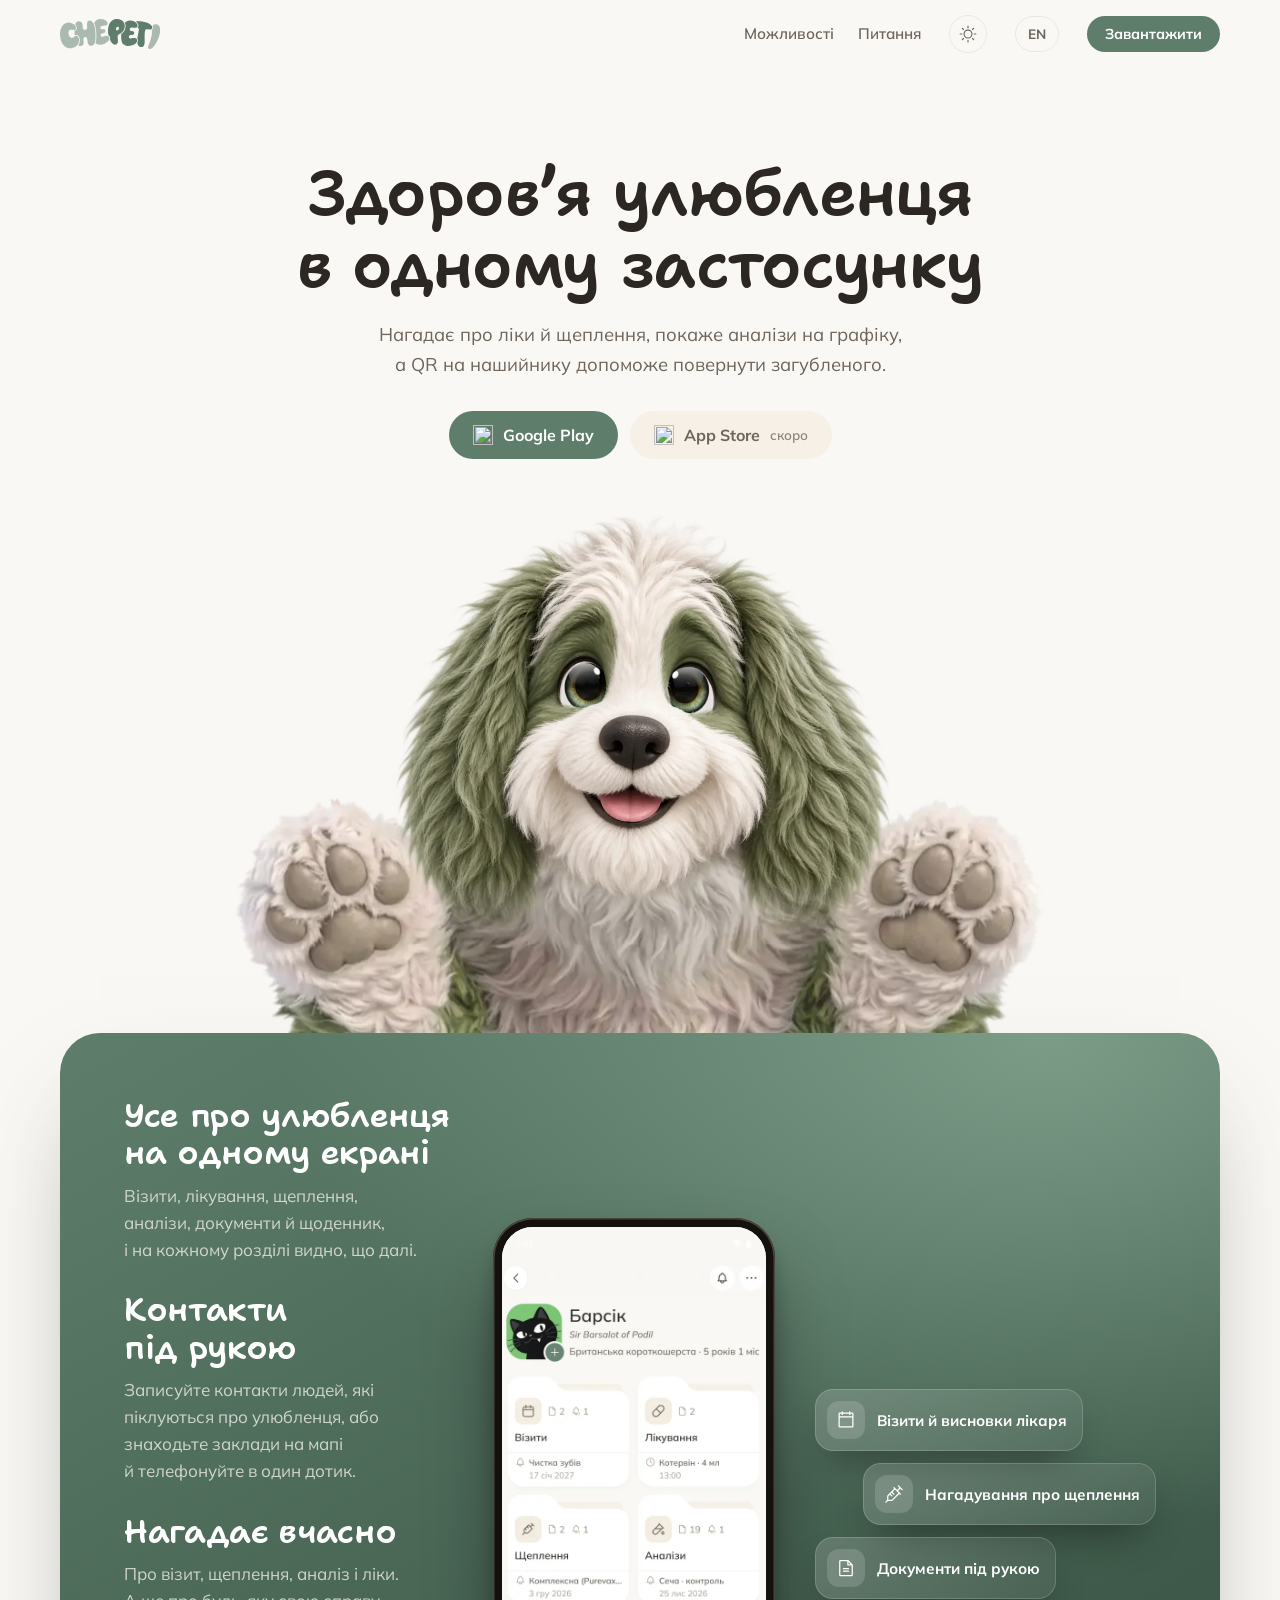
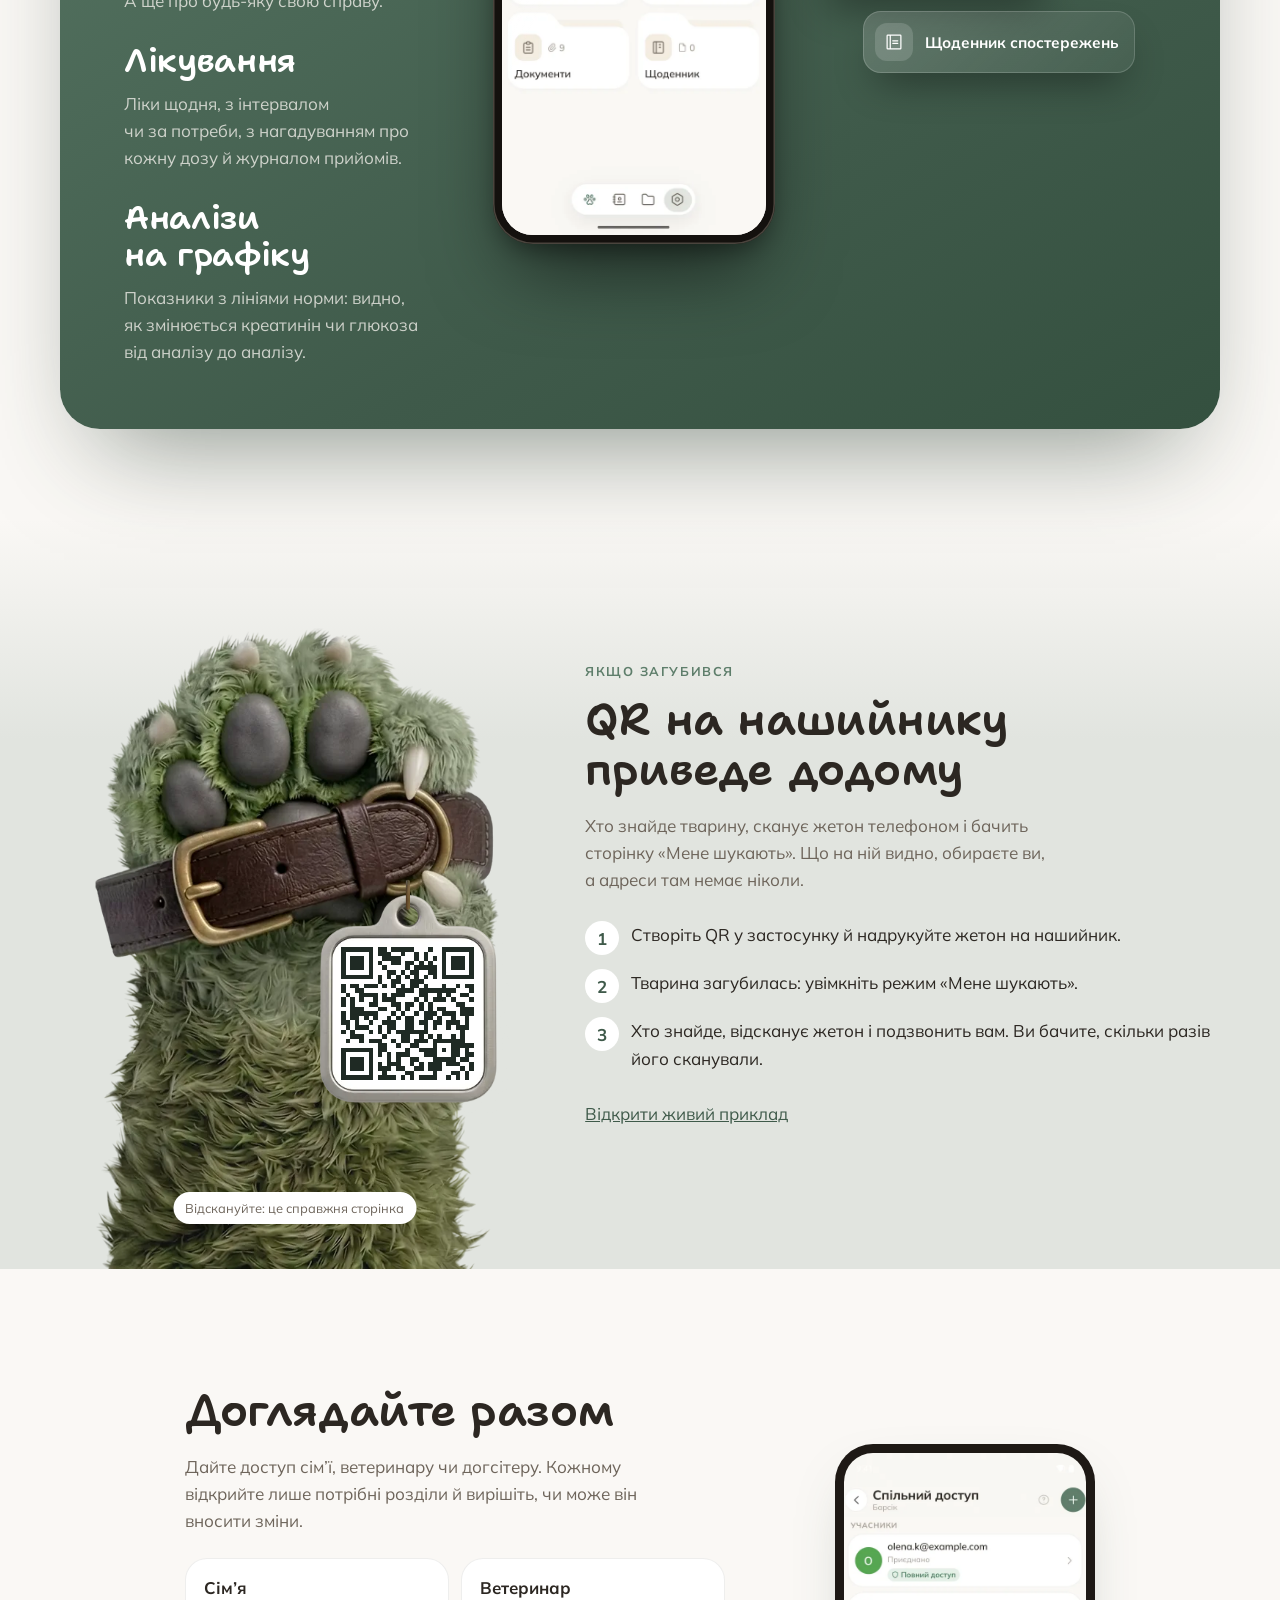
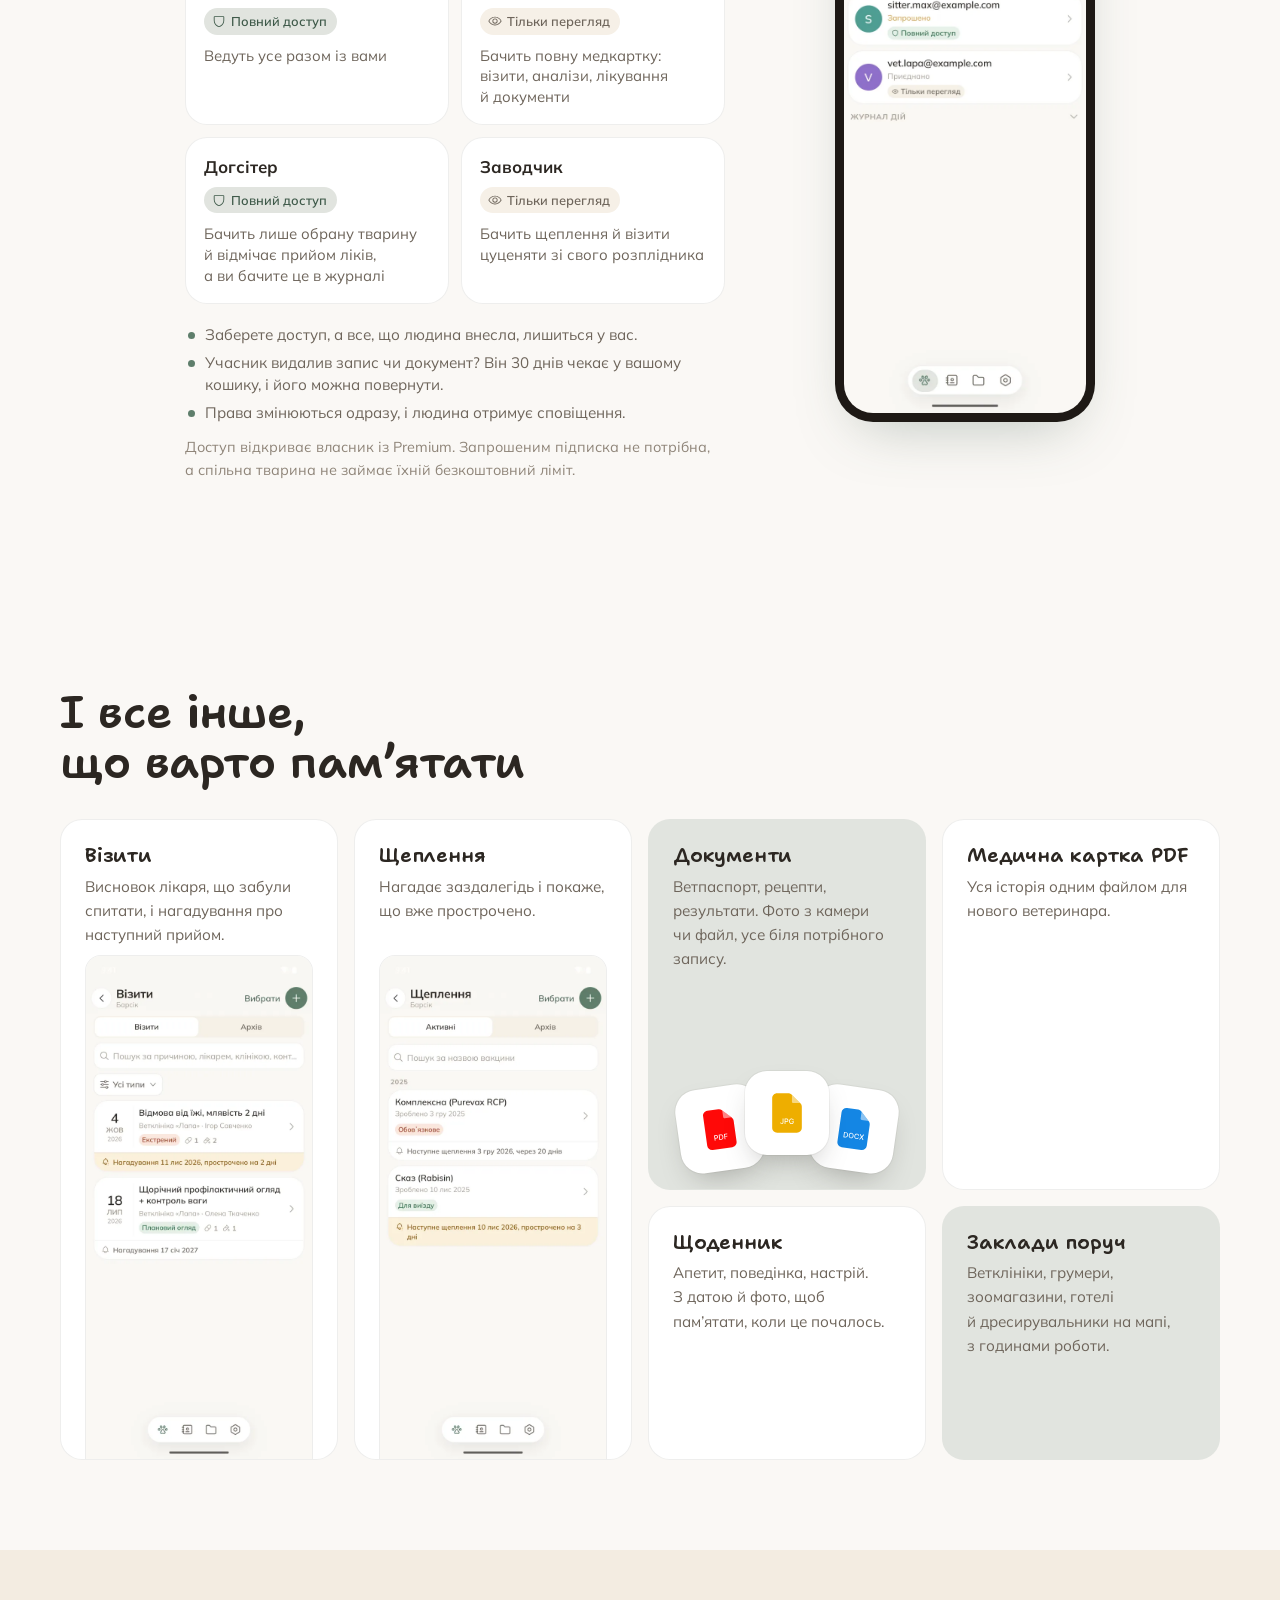
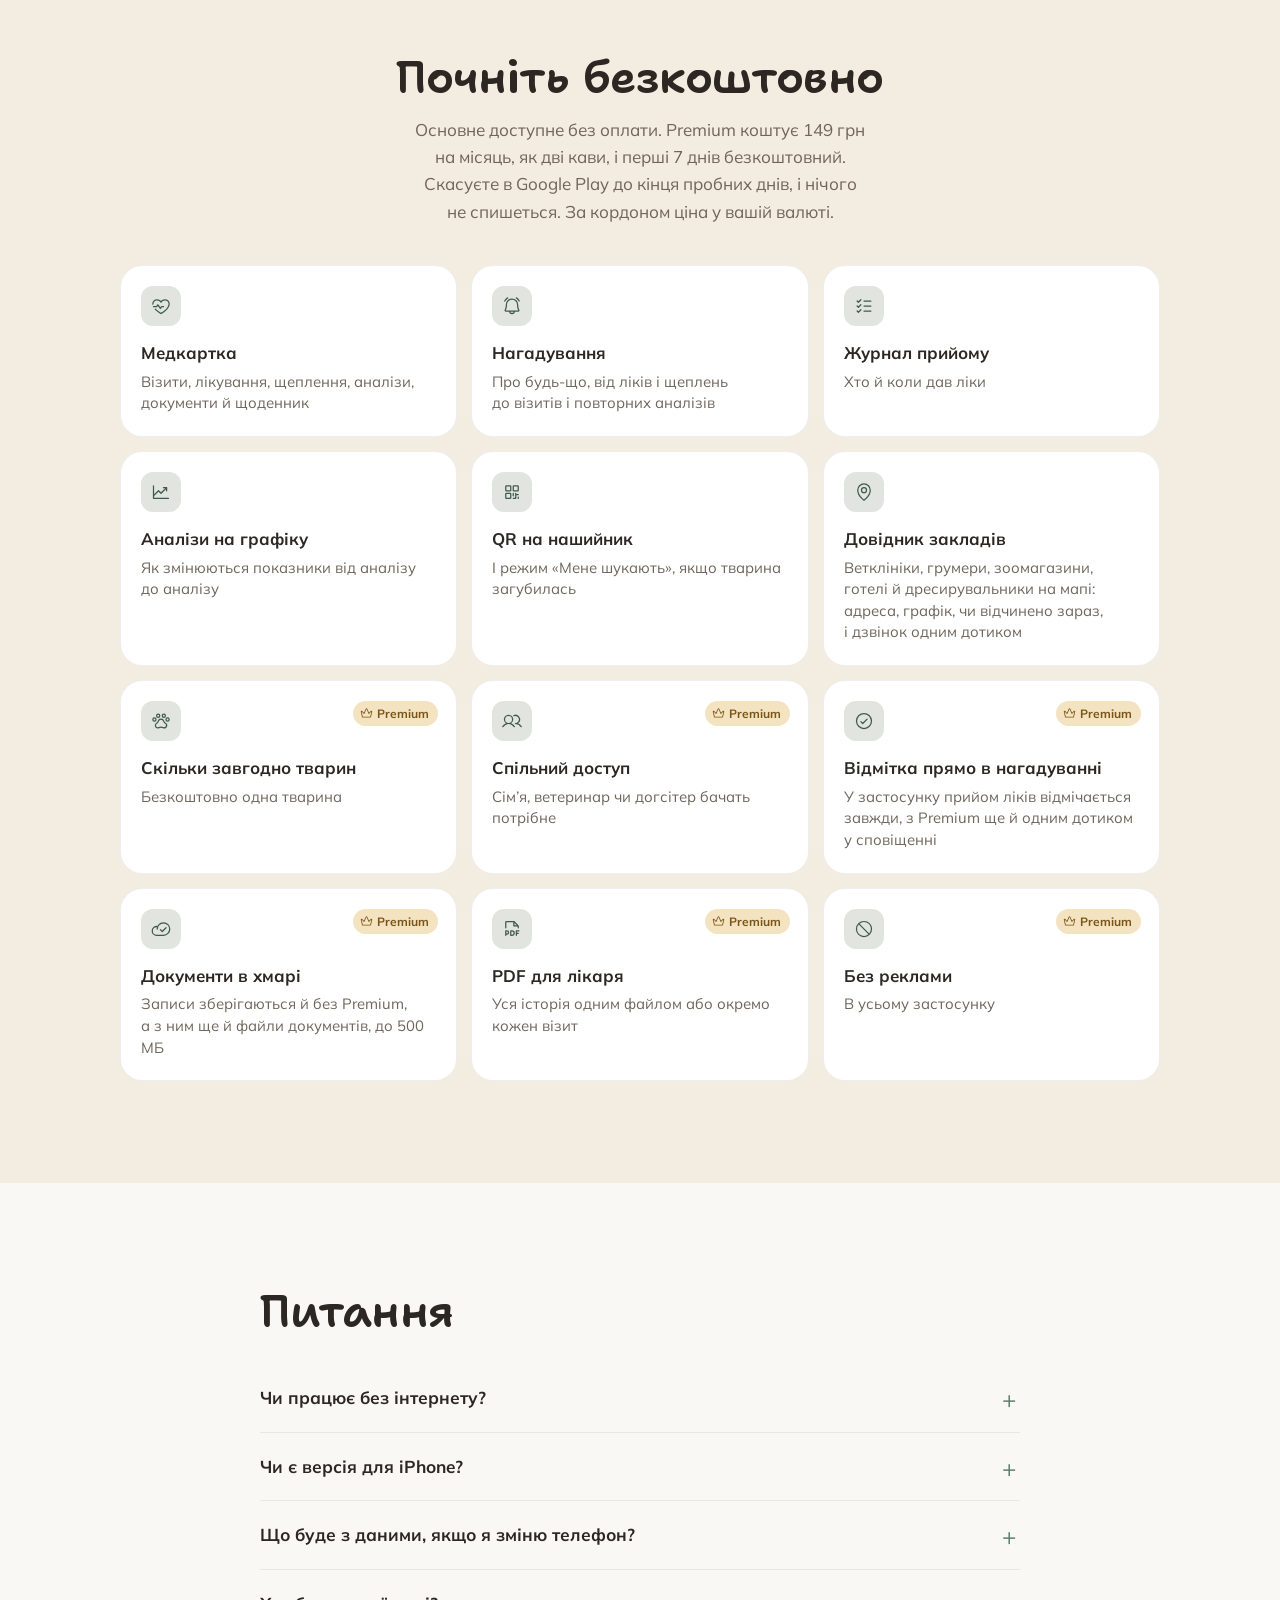
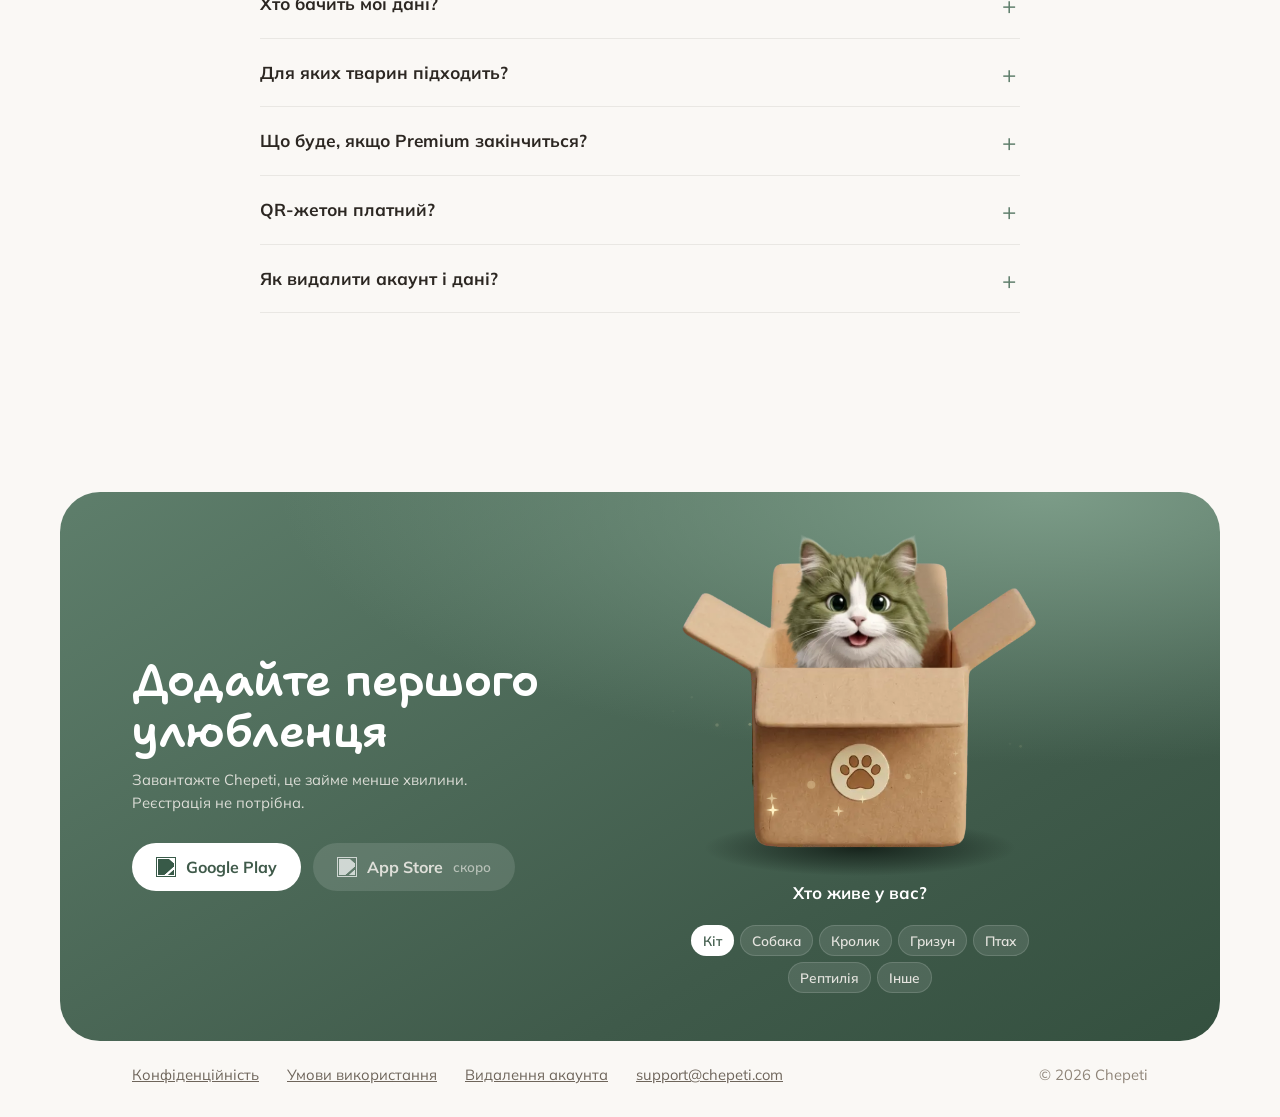
==== commit 8858849c: "Лендінг FAQ: відновлення лише з підтвердженим email (не просто з акаунтом) Co-Authored-By: Claude Op" ====
--- a/index.html
+++ b/index.html
@@ -27,7 +27,7 @@
 <script src="https://cdnjs.cloudflare.com/ajax/libs/gsap/3.12.5/gsap.min.js" defer></script>
 <script src="https://cdnjs.cloudflare.com/ajax/libs/gsap/3.12.5/ScrollTrigger.min.js" defer></script>
 <script type="application/ld+json">{"@context": "https://schema.org", "@type": "MobileApplication", "name": "Chepeti", "operatingSystem": "Android", "applicationCategory": "LifestyleApplication", "inLanguage": ["uk", "en"], "description": "Нагадування про ліки й щеплення, аналізи на графіку, документи, спільний доступ для сім’ї і QR на нашийник, щоб знайти загубленого улюбленця.", "url": "https://chepeti.com/", "installUrl": "https://play.google.com/store/apps/details?id=com.chepeti.app", "offers": {"@type": "Offer", "price": "0", "priceCurrency": "USD"}}</script>
-<script type="application/ld+json">{"@context": "https://schema.org", "@type": "FAQPage", "mainEntity": [{"@type": "Question", "name": "Чи працює без інтернету?", "acceptedAnswer": {"@type": "Answer", "text": "Так. Дані лежать на телефоні, нагадування приходять і без мережі. Інтернет потрібен для хмарної копії, спільного доступу й сторінки QR. Записи, внесені без мережі, збережуться на телефоні й потраплять у хмару, щойно з’явиться зв’язок."}}, {"@type": "Question", "name": "Чи є версія для iPhone?", "acceptedAnswer": {"@type": "Answer", "text": "Готуємо. Зараз Chepeti є в Google Play, версія для iPhone з’явиться в App Store. До того часу людина з iPhone не зможе приєднатися до спільного доступу."}}, {"@type": "Question", "name": "Що буде з даними, якщо я зміню телефон?", "acceptedAnswer": {"@type": "Answer", "text": "Якщо ви додали й підтвердили email, увійдіть в акаунт на новому телефоні, і повернуться всі записи: візити, лікування, щеплення, аналізи, щоденник. З Premium повернуться ще й файли документів. Без акаунта записи лежать лише на телефоні, і якщо він загубиться, разом із ним."}}, {"@type": "Question", "name": "Хто бачить мої дані?", "acceptedAnswer": {"@type": "Answer", "text": "Лише ви й ті, кому ви самі відкриєте доступ. Без реєстрації все лежить на телефоні, акаунт потрібен тільки для хмарної копії, QR і спільного доступу. Аналітика вмикається лише за вашою згодою, а видалити все можна одним дотиком у застосунку."}}, {"@type": "Question", "name": "Для яких тварин підходить?", "acceptedAnswer": {"@type": "Answer", "text": "Коти, собаки, кролики, гризуни, птахи, рептилії та інші."}}, {"@type": "Question", "name": "Що буде, якщо Premium закінчиться?", "acceptedAnswer": {"@type": "Answer", "text": "Усі тварини й записи лишаються, вносити нове можна далі. Додати ще одну тварину, відкрити доступ і зробити PDF уже не вийде, а відкритий раніше доступ стане на паузу. Файли документів із хмари можна забрати на телефон, дату видно в застосунку."}}, {"@type": "Question", "name": "QR-жетон платний?", "acceptedAnswer": {"@type": "Answer", "text": "Ні, QR безкоштовний. Застосунок створює картинку, а жетон ви друкуєте чи замовляєте де зручно. Хто знайде тварину, відкриє сторінку звичайною камерою телефона, без застосунку."}}, {"@type": "Question", "name": "Як видалити акаунт і дані?", "acceptedAnswer": {"@type": "Answer", "text": "У застосунку: Профіль, далі «Дані і приватність». Або на сторінці видалення акаунта."}}]}</script>
+<script type="application/ld+json">{"@context": "https://schema.org", "@type": "FAQPage", "mainEntity": [{"@type": "Question", "name": "Чи працює без інтернету?", "acceptedAnswer": {"@type": "Answer", "text": "Так. Дані лежать на телефоні, нагадування приходять і без мережі. Інтернет потрібен для хмарної копії, спільного доступу й сторінки QR. Записи, внесені без мережі, збережуться на телефоні й потраплять у хмару, щойно з’явиться зв’язок."}}, {"@type": "Question", "name": "Чи є версія для iPhone?", "acceptedAnswer": {"@type": "Answer", "text": "Готуємо. Зараз Chepeti є в Google Play, версія для iPhone з’явиться в App Store. До того часу людина з iPhone не зможе приєднатися до спільного доступу."}}, {"@type": "Question", "name": "Що буде з даними, якщо я зміню телефон?", "acceptedAnswer": {"@type": "Answer", "text": "Якщо ви додали й підтвердили email, увійдіть в акаунт на новому телефоні, і повернуться всі записи: візити, лікування, щеплення, аналізи, щоденник. З Premium повернуться ще й файли документів. Без підтвердженого email повернути записи не вийде: загубиться телефон, загубляться й вони."}}, {"@type": "Question", "name": "Хто бачить мої дані?", "acceptedAnswer": {"@type": "Answer", "text": "Лише ви й ті, кому ви самі відкриєте доступ. Без реєстрації все лежить на телефоні, акаунт потрібен тільки для хмарної копії, QR і спільного доступу. Аналітика вмикається лише за вашою згодою, а видалити все можна одним дотиком у застосунку."}}, {"@type": "Question", "name": "Для яких тварин підходить?", "acceptedAnswer": {"@type": "Answer", "text": "Коти, собаки, кролики, гризуни, птахи, рептилії та інші."}}, {"@type": "Question", "name": "Що буде, якщо Premium закінчиться?", "acceptedAnswer": {"@type": "Answer", "text": "Усі тварини й записи лишаються, вносити нове можна далі. Додати ще одну тварину, відкрити доступ і зробити PDF уже не вийде, а відкритий раніше доступ стане на паузу. Файли документів із хмари можна забрати на телефон, дату видно в застосунку."}}, {"@type": "Question", "name": "QR-жетон платний?", "acceptedAnswer": {"@type": "Answer", "text": "Ні, QR безкоштовний. Застосунок створює картинку, а жетон ви друкуєте чи замовляєте де зручно. Хто знайде тварину, відкриє сторінку звичайною камерою телефона, без застосунку."}}, {"@type": "Question", "name": "Як видалити акаунт і дані?", "acceptedAnswer": {"@type": "Answer", "text": "У застосунку: Профіль, далі «Дані і приватність». Або на сторінці видалення акаунта."}}]}</script>
 </head>
 <body>
 <svg class="grid-bg" aria-hidden="true"></svg>
@@ -108,7 +108,7 @@
 
 <section class="faq" id="faq"><div class="wrap">
   <h2>Питання</h2>
-  <details><summary>Чи працює без інтернету?</summary><p>Так. Дані лежать на телефоні, нагадування приходять і без мережі. Інтернет потрібен для хмарної копії, спільного доступу й сторінки QR. Записи, внесені без мережі, збережуться на телефоні й потраплять у хмару, щойно з’явиться зв’язок.</p></details><details><summary>Чи є версія для iPhone?</summary><p>Готуємо. Зараз Chepeti є в Google Play, версія для iPhone з’явиться в App Store. До того часу людина з iPhone не зможе приєднатися до спільного доступу.</p></details><details><summary>Що буде з даними, якщо я зміню телефон?</summary><p>Якщо ви додали й підтвердили email, увійдіть в акаунт на новому телефоні, і повернуться всі записи: візити, лікування, щеплення, аналізи, щоденник. З Premium повернуться ще й файли документів. Без акаунта записи лежать лише на телефоні, і якщо він загубиться, разом із ним.</p></details><details><summary>Хто бачить мої дані?</summary><p>Лише ви й ті, кому ви самі відкриєте доступ. Без реєстрації все лежить на телефоні, акаунт потрібен тільки для хмарної копії, QR і спільного доступу. Аналітика вмикається лише за вашою згодою, а видалити все можна одним дотиком у застосунку.</p></details><details><summary>Для яких тварин підходить?</summary><p>Коти, собаки, кролики, гризуни, птахи, рептилії та інші.</p></details><details><summary>Що буде, якщо Premium закінчиться?</summary><p>Усі тварини й записи лишаються, вносити нове можна далі. Додати ще одну тварину, відкрити доступ і зробити PDF уже не вийде, а відкритий раніше доступ стане на паузу. Файли документів із хмари можна забрати на телефон, дату видно в застосунку.</p></details><details><summary>QR-жетон платний?</summary><p>Ні, QR безкоштовний. Застосунок створює картинку, а жетон ви друкуєте чи замовляєте де зручно. Хто знайде тварину, відкриє сторінку звичайною камерою телефона, без застосунку.</p></details><details><summary>Як видалити акаунт і дані?</summary><p>У застосунку: Профіль, далі «Дані і приватність». Або на сторінці <a href="/delete-account.html">видалення акаунта</a>.</p></details>
+  <details><summary>Чи працює без інтернету?</summary><p>Так. Дані лежать на телефоні, нагадування приходять і без мережі. Інтернет потрібен для хмарної копії, спільного доступу й сторінки QR. Записи, внесені без мережі, збережуться на телефоні й потраплять у хмару, щойно з’явиться зв’язок.</p></details><details><summary>Чи є версія для iPhone?</summary><p>Готуємо. Зараз Chepeti є в Google Play, версія для iPhone з’явиться в App Store. До того часу людина з iPhone не зможе приєднатися до спільного доступу.</p></details><details><summary>Що буде з даними, якщо я зміню телефон?</summary><p>Якщо ви додали й підтвердили email, увійдіть в акаунт на новому телефоні, і повернуться всі записи: візити, лікування, щеплення, аналізи, щоденник. З Premium повернуться ще й файли документів. Без підтвердженого email повернути записи не вийде: загубиться телефон, загубляться й вони.</p></details><details><summary>Хто бачить мої дані?</summary><p>Лише ви й ті, кому ви самі відкриєте доступ. Без реєстрації все лежить на телефоні, акаунт потрібен тільки для хмарної копії, QR і спільного доступу. Аналітика вмикається лише за вашою згодою, а видалити все можна одним дотиком у застосунку.</p></details><details><summary>Для яких тварин підходить?</summary><p>Коти, собаки, кролики, гризуни, птахи, рептилії та інші.</p></details><details><summary>Що буде, якщо Premium закінчиться?</summary><p>Усі тварини й записи лишаються, вносити нове можна далі. Додати ще одну тварину, відкрити доступ і зробити PDF уже не вийде, а відкритий раніше доступ стане на паузу. Файли документів із хмари можна забрати на телефон, дату видно в застосунку.</p></details><details><summary>QR-жетон платний?</summary><p>Ні, QR безкоштовний. Застосунок створює картинку, а жетон ви друкуєте чи замовляєте де зручно. Хто знайде тварину, відкриє сторінку звичайною камерою телефона, без застосунку.</p></details><details><summary>Як видалити акаунт і дані?</summary><p>У застосунку: Профіль, далі «Дані і приватність». Або на сторінці <a href="/delete-account.html">видалення акаунта</a>.</p></details>
 </div></section>
 
 </main>
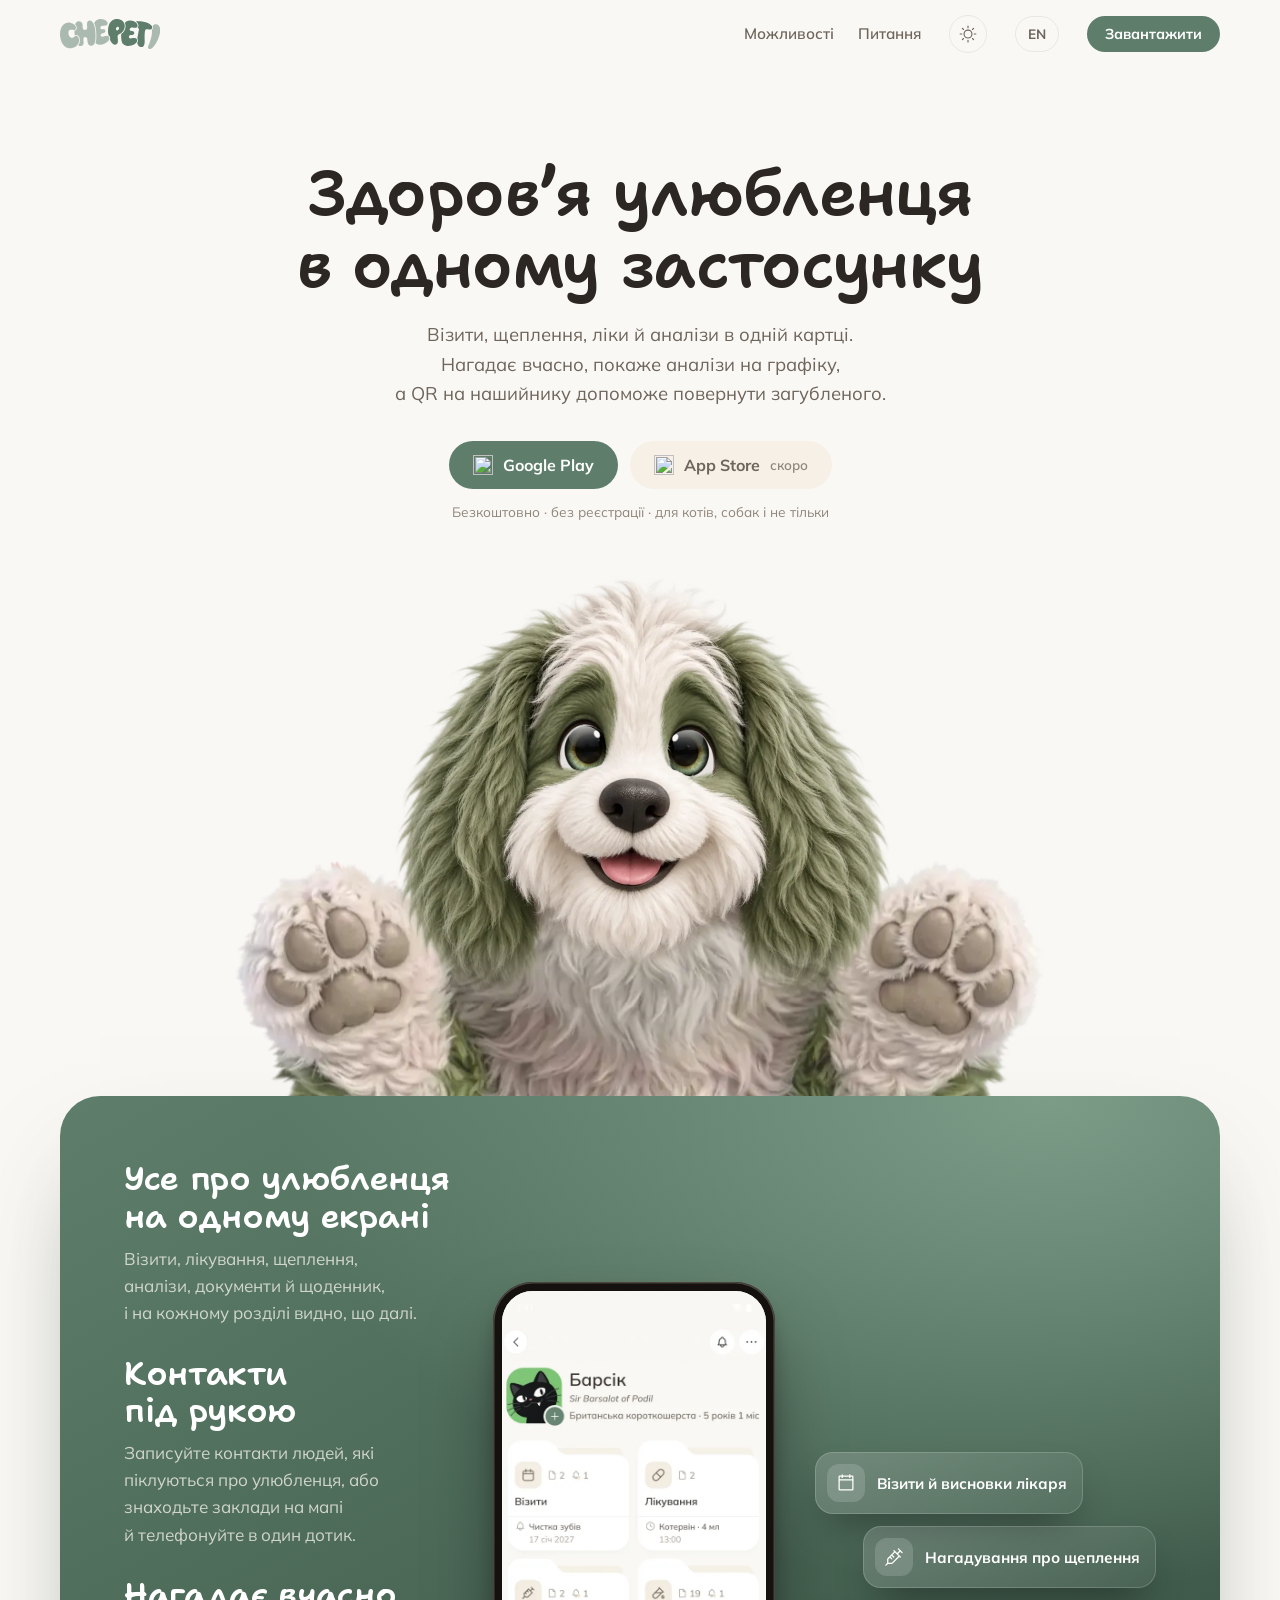
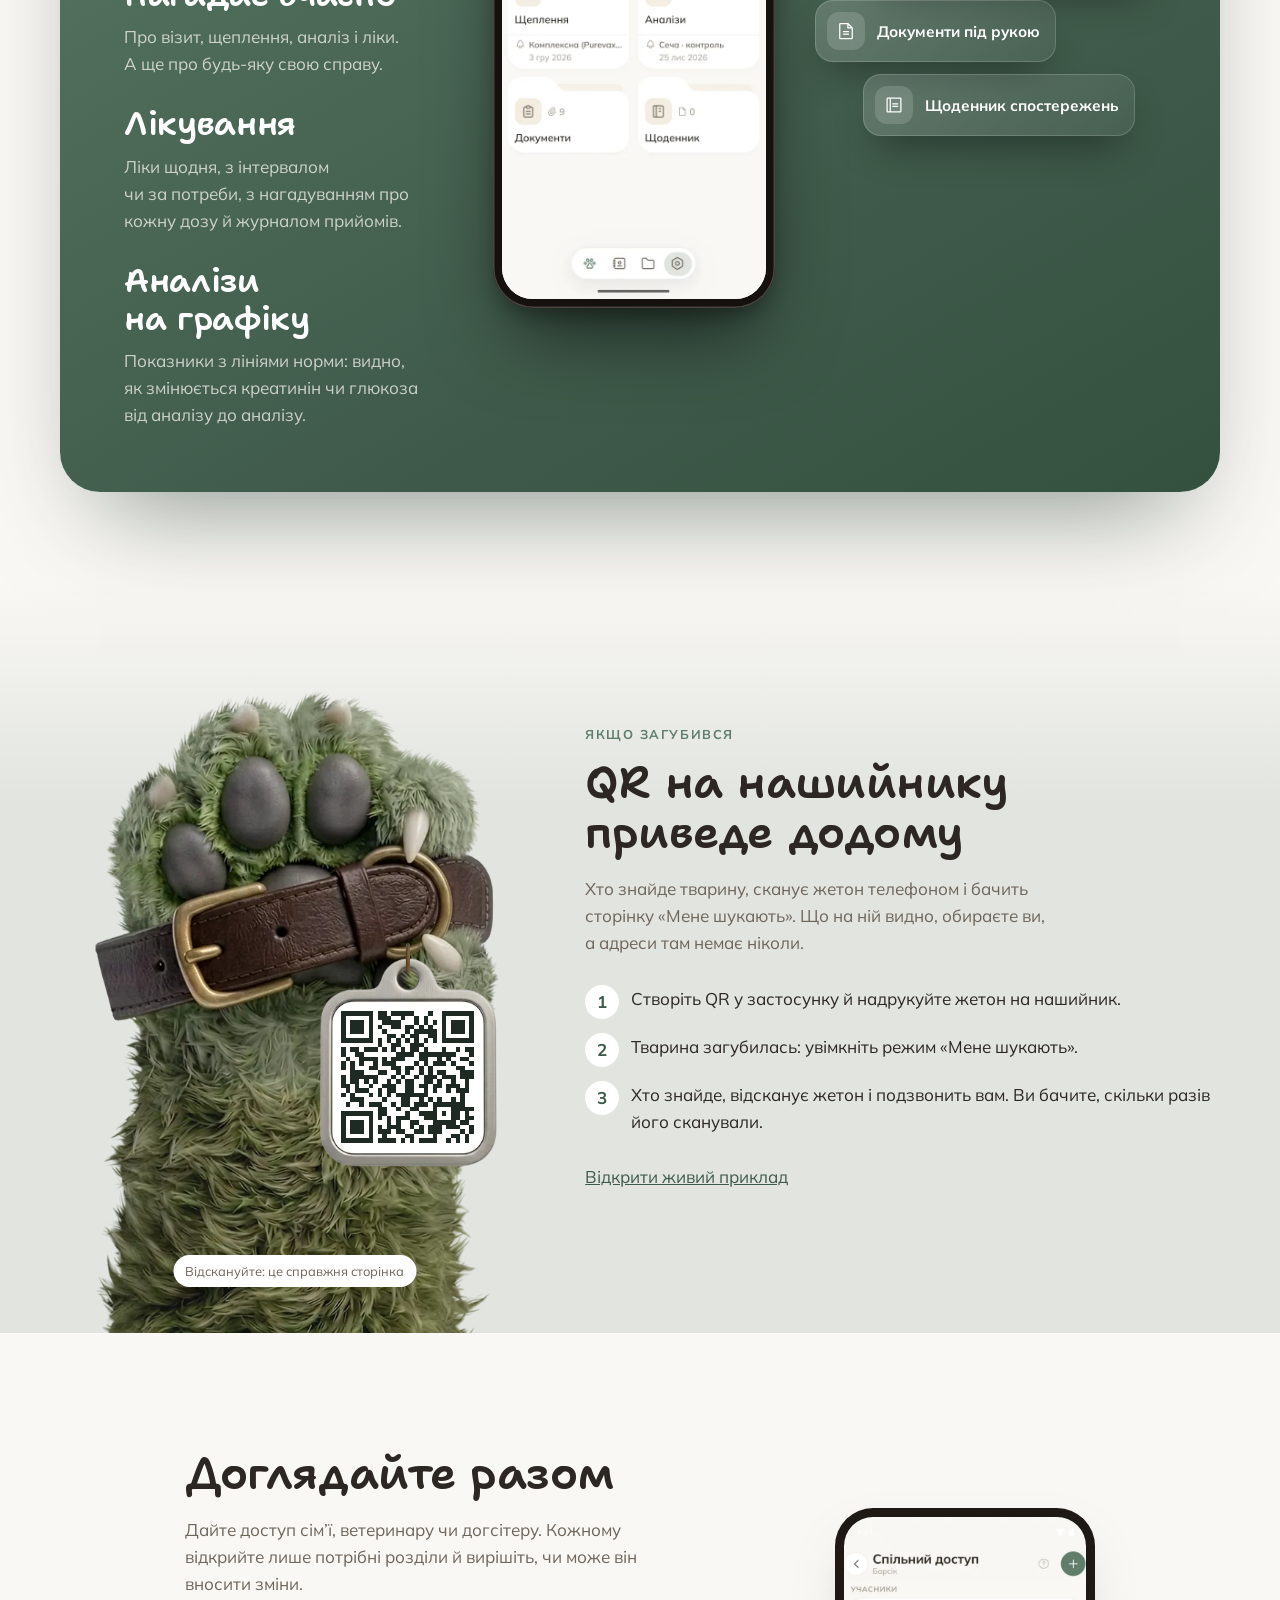
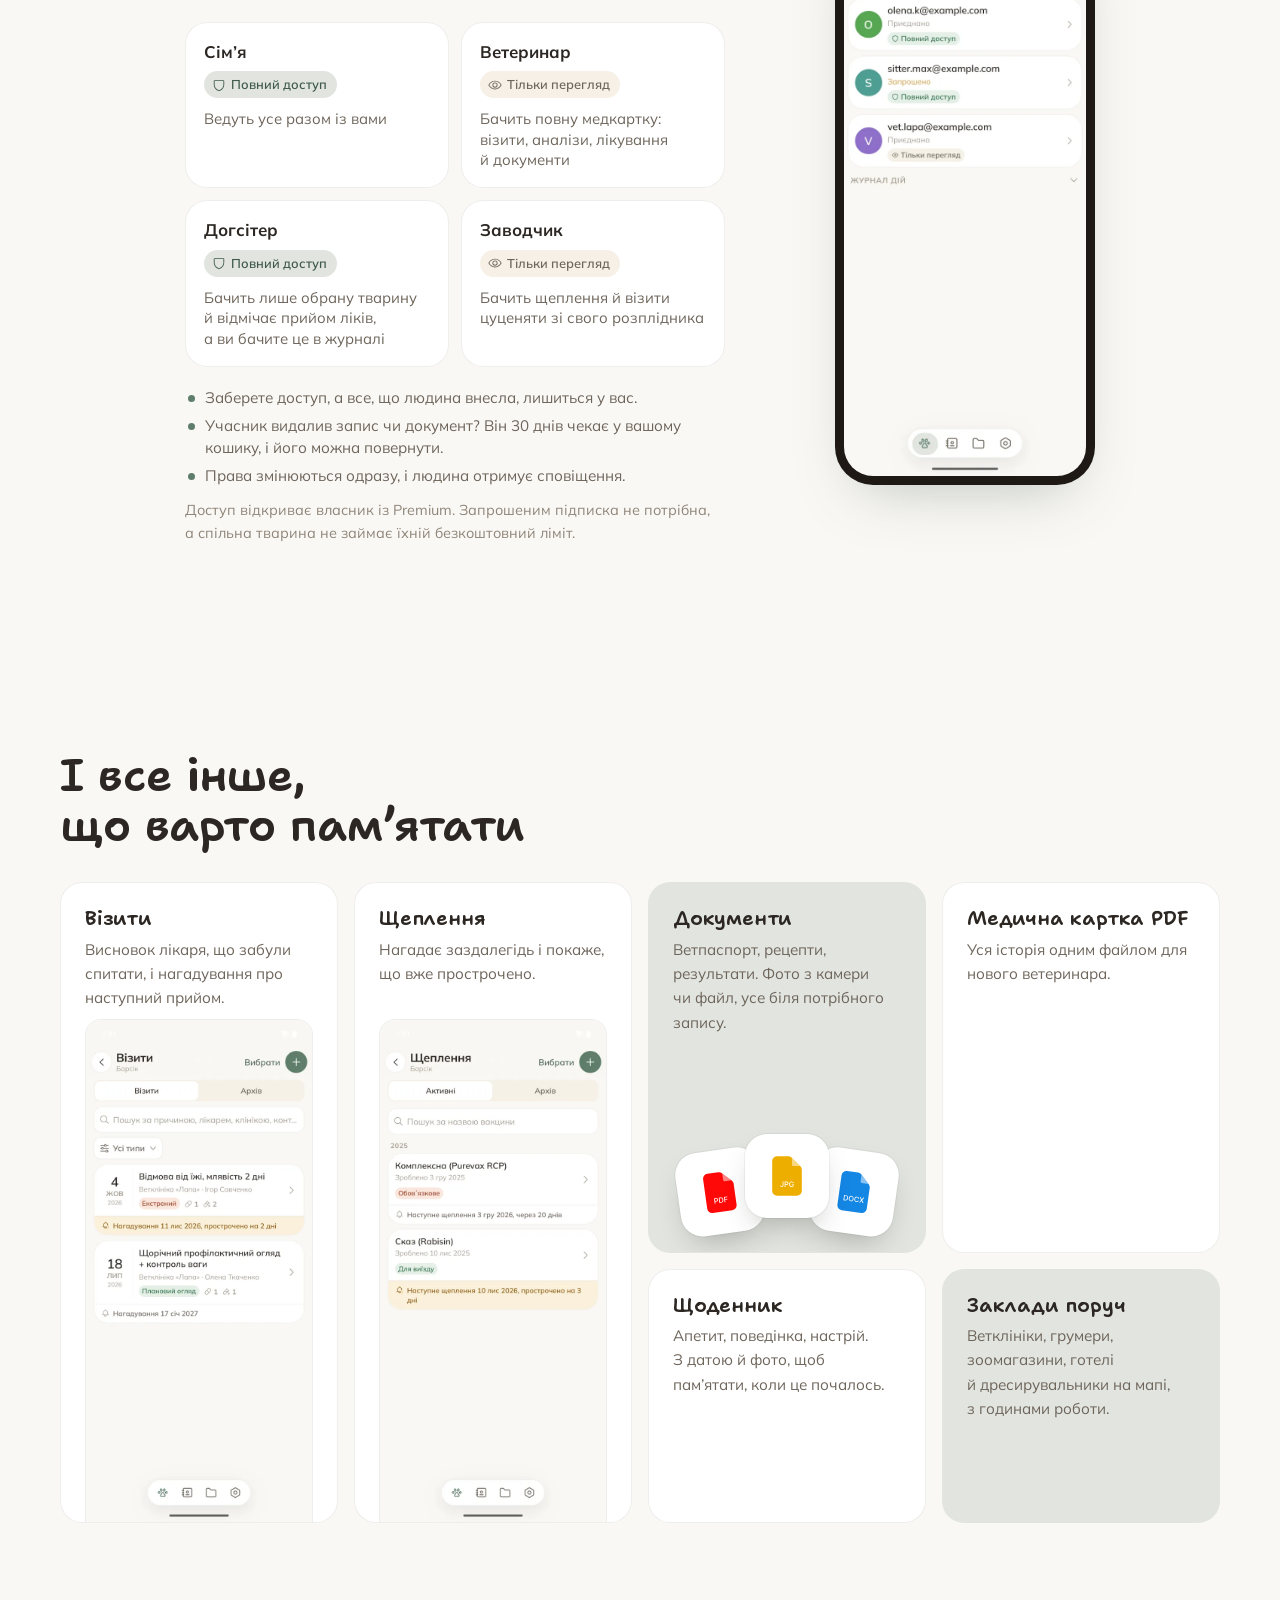
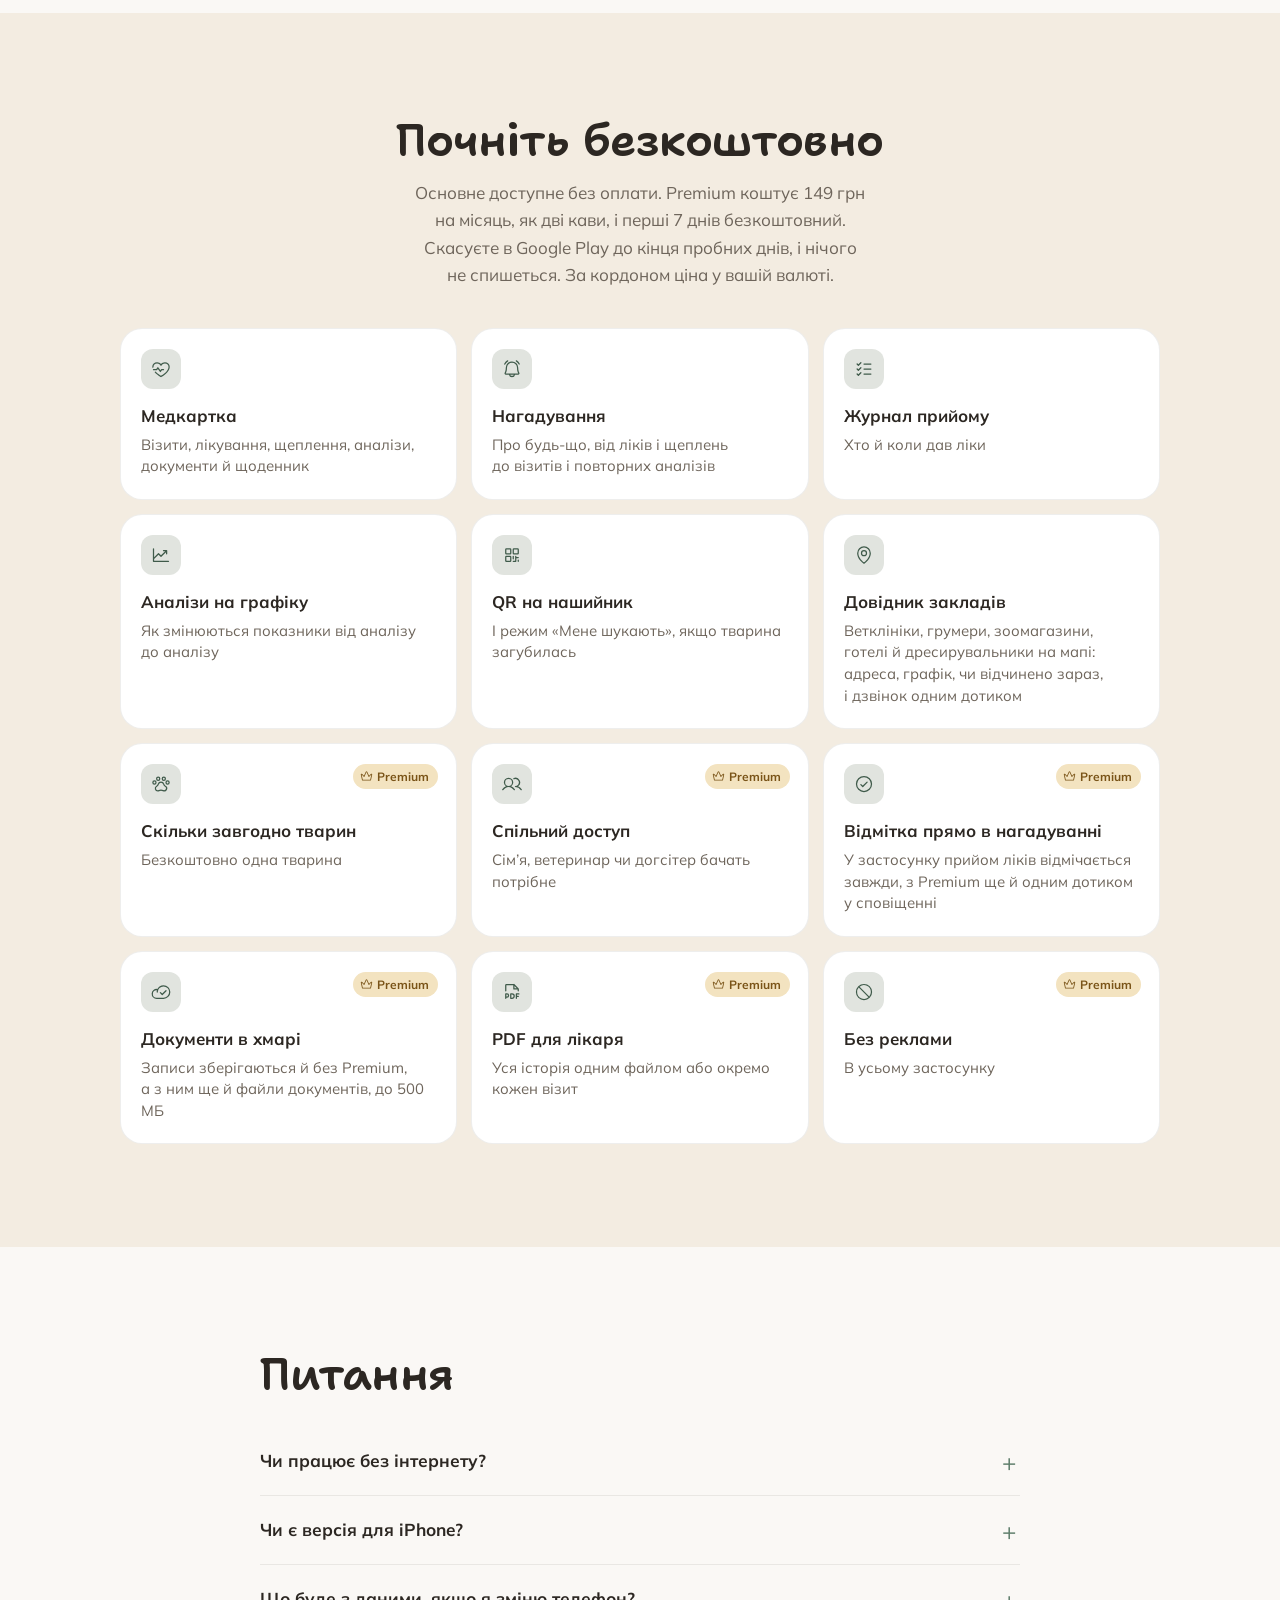
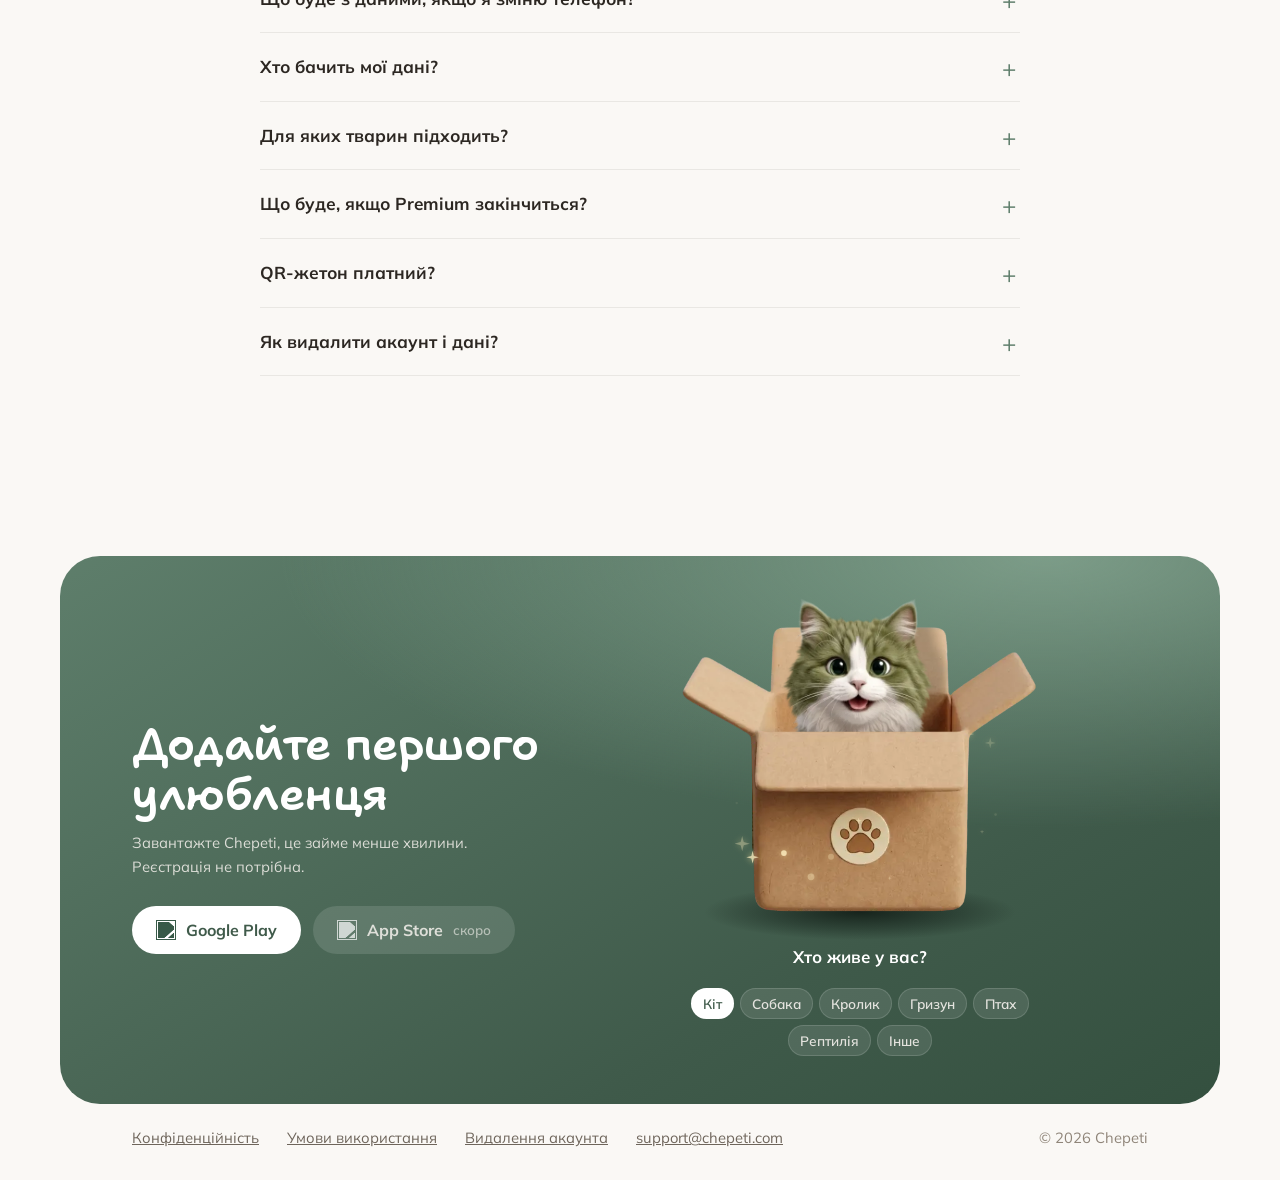
==== commit 8e331a3d: "Лендінг: перший екран — підзаголовок починається з медкартки, під кнопками «Безкоштовно · без реєстр" ====
--- a/index.html
+++ b/index.html
@@ -22,7 +22,7 @@
 <meta property="og:locale" content="uk_UA">
 <link rel="icon" href="/assets/favicon.png">
 <link rel="preload" href="/assets/fonts/Mulish_700Bold.ttf" as="font" type="font/ttf" crossorigin>
-<link rel="stylesheet" href="/assets/landing.css?v=ed5dc754">
+<link rel="stylesheet" href="/assets/landing.css?v=651f9cce">
 <script>document.documentElement.classList.add('js');try{var th=localStorage.getItem('theme');if(th)document.documentElement.dataset.theme=th}catch(e){}</script>
 <script src="https://cdnjs.cloudflare.com/ajax/libs/gsap/3.12.5/gsap.min.js" defer></script>
 <script src="https://cdnjs.cloudflare.com/ajax/libs/gsap/3.12.5/ScrollTrigger.min.js" defer></script>
@@ -43,8 +43,9 @@
 <section class="tour" id="features"><div class="tour-stage">
   <div class="tour-intro"><div class="wrap">
     <h1>Здоров’я улюбленця в одному застосунку</h1>
-    <p class="lead">Нагадає про ліки й щеплення, покаже аналізи на графіку, а QR на нашийнику допоможе повернути загубленого.</p>
+    <p class="lead">Візити, щеплення, ліки й аналізи в одній картці. Нагадає вчасно, покаже аналізи на графіку, а QR на нашийнику допоможе повернути загубленого.</p>
     <div class="cta-row"><a class="btn btn-primary" href="https://play.google.com/store/apps/details?id=com.chepeti.app" rel="noopener"><img class="mono" src="https://cdn.simpleicons.org/googleplay/ffffff" alt="" width="20" height="20">Google Play</a><span class="btn btn-soon" aria-disabled="true"><img src="https://cdn.simpleicons.org/apple/8F8579" alt="" width="20" height="20">App Store <small>скоро</small></span></div>
+    <p class="cta-note">Безкоштовно · без реєстрації · для котів, собак і не тільки</p>
     <div class="dog" aria-hidden="true">
       <img class="body" src="/assets/dog/body.webp" alt="" width="1200" height="1200">
       <img class="eye eye-l" src="/assets/dog/eye-l.webp" alt="" width="226" height="226">
--- a/assets/landing.css
+++ b/assets/landing.css
@@ -233,6 +233,7 @@
 .tour-intro h1 { max-width: 20ch; margin-inline: auto; font-size: clamp(2.3rem, 5vw, 4.2rem); }
 .tour-intro .lead { margin: 20px auto 32px; text-align: center; max-width: 56ch; }
 .tour-intro .cta-row { justify-content: center; }
+.cta-note { margin: 12px 0 0; font-size: .85rem; color: var(--ink3); }
 .tour-intro .ill { width: min(60vw, 230px); margin: 28px auto 0; }
 .tour-card { margin: 0 auto clamp(48px, 7vw, 96px); width: min(1160px, 100% - 40px); border-radius: 40px; overflow: hidden; color: #F4F1EC;
   background: radial-gradient(120% 90% at 85% 0%, #7C9C88 0%, transparent 55%), linear-gradient(150deg, #5E7E6B 0%, #3F5A4A 70%, #34503F 100%);
